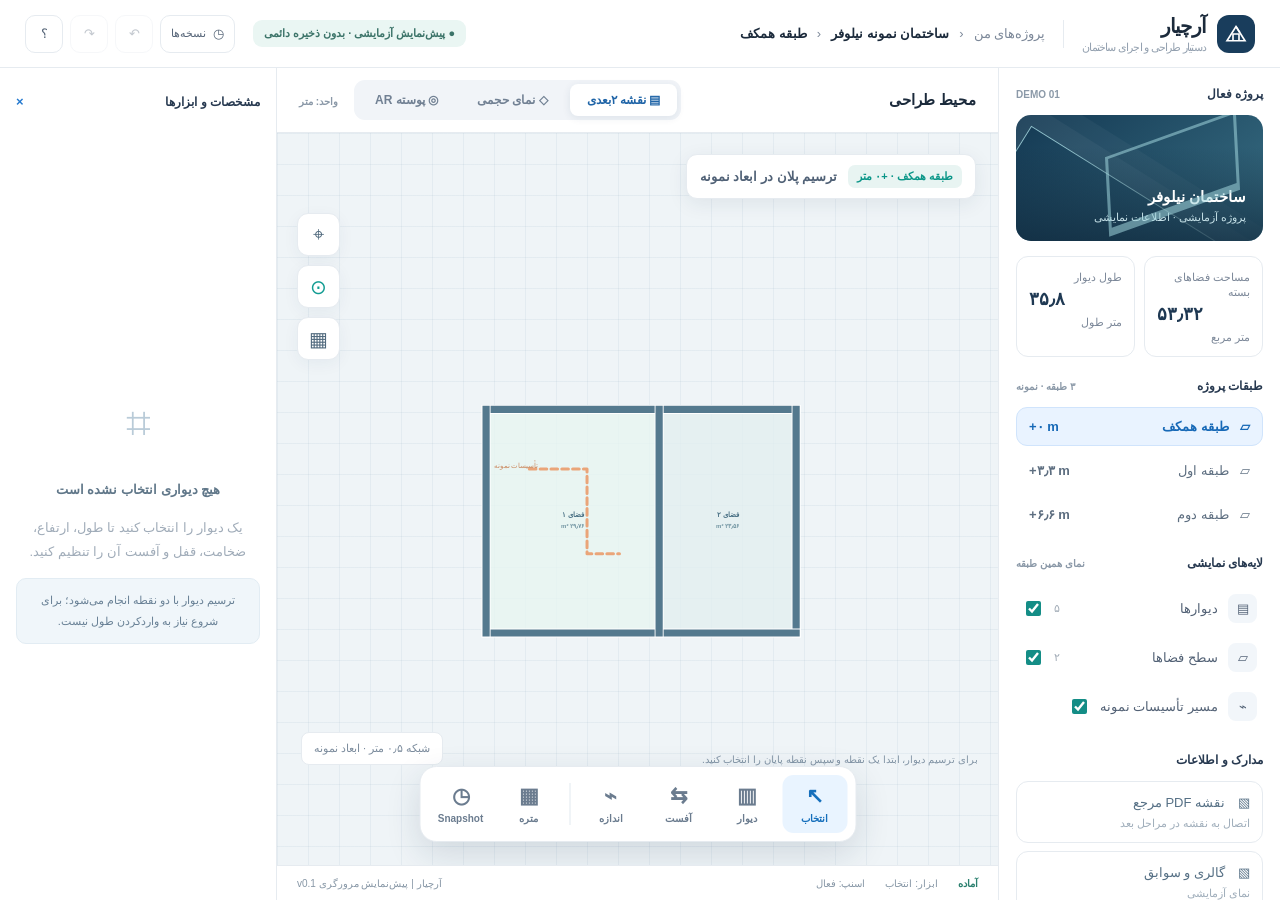
==== archyar-preview/index.html @ 143e7740 "preview: publish standalone Archyar stage-1 UI at isolated path" ====
<!DOCTYPE html>
<html lang="fa" dir="rtl">
<head>
<meta charset="utf-8">
<meta name="viewport" content="width=device-width, initial-scale=1, viewport-fit=cover">
<meta name="theme-color" content="#152b46">
<meta name="description" content="پیش‌نمایش تعاملی آرچیار؛ ابزار معماری کارگاهی. این نسخه شبیه‌سازی مرورگری است و قابلیت AR واقعی ندارد.">
<title>آرچیار — پیش‌نمایش تعاملی</title>
<style>
:root{--bg:#f4f6f9;--surface:#fff;--ink:#1b2a3b;--muted:#7c8899;--line:#e6ebf0;--navy:#152b46;--blue:#2877d4;--teal:#10a39a;--soft:#eaf8f5;--shadow:0 18px 55px rgba(24,48,72,.08);font-family:Vazirmatn,"Segoe UI",Tahoma,sans-serif}*{box-sizing:border-box}html,body{margin:0;height:100%;overflow:hidden}body{background:var(--bg);color:var(--ink);font-size:13px}button,input,select{font:inherit}button{cursor:pointer}button:disabled{opacity:.35;cursor:not-allowed}.app{height:100dvh;display:flex;flex-direction:column}.topbar{height:68px;background:#fff;border-bottom:1px solid var(--line);display:flex;align-items:center;padding:0 25px;gap:18px;flex-shrink:0;z-index:5}.brand{display:flex;align-items:center;gap:11px;font-size:20px;font-weight:900;letter-spacing:-.8px;white-space:nowrap}.brand-icon{width:38px;height:38px;border-radius:12px;background:#193d5c;display:grid;place-items:center;color:#fff}.brand-icon svg{width:24px}.brand-sub{color:#93a0af;font-size:11px;font-weight:500;margin-top:3px}.top-separator{height:28px;width:1px;background:var(--line)}.breadcrumb{font-size:13px;color:var(--muted);display:flex;align-items:center;gap:10px;min-width:0}.breadcrumb strong{color:var(--ink);font-weight:750;white-space:nowrap}.grow{flex:1}.demo-pill{color:#3c7469;background:#eaf6f3;padding:7px 11px;border-radius:9px;font-size:11px;font-weight:750;white-space:nowrap}.top-actions{display:flex;gap:7px;align-items:center}.icon-button{height:38px;min-width:38px;padding:0 10px;border:1px solid var(--line);border-radius:10px;background:#fff;color:#556477;display:inline-flex;gap:7px;justify-content:center;align-items:center;transition:.15s}.icon-button:hover:not(:disabled){background:#f1f6fa;color:#174e7e}.icon-button.active{background:#e8f2ff;color:#176bcc;border-color:#bfdbf6}.main{display:flex;min-height:0;flex:1;gap:0}.sidebar{width:282px;min-width:282px;background:#fff;border-left:1px solid var(--line);overflow-y:auto;padding:19px 17px;scrollbar-width:thin}.section-head{display:flex;align-items:center;justify-content:space-between;margin-bottom:14px}.section-title{font-size:12px;color:#273950;font-weight:850}.tiny-label{font-size:10px;color:#8b99a8;font-weight:700}.project-preview{background:linear-gradient(140deg,#143953,#396f84);border-radius:15px;height:126px;position:relative;overflow:hidden;color:#fff;margin-bottom:15px}.project-preview:before{content:"";width:225px;height:115px;position:absolute;left:-33px;bottom:-53px;transform:rotate(32deg);border:1px solid #93c3cd;box-shadow:0 0 0 19px rgba(255,255,255,.04),0 0 0 36px rgba(255,255,255,.035)}.project-preview:after{content:"";position:absolute;width:125px;height:70px;right:25px;top:18px;transform:skewY(-17deg) rotate(-3deg);border:3px solid #a0d6dd;border-bottom-width:8px;opacity:.55}.project-preview .overlay{position:absolute;inset:0;background:linear-gradient(to top,rgba(13,37,57,.7),transparent 75%);padding:17px;display:flex;flex-direction:column;justify-content:flex-end}.project-preview h3{margin:0;font-size:15px}.project-preview p{margin:5px 0 0;color:#c4dfe6;font-size:11px}.small-card{border:1px solid var(--line);padding:12px;border-radius:12px;background:#fff}.stats{display:grid;grid-template-columns:1fr 1fr;gap:9px;margin-bottom:22px}.stat strong{display:block;color:#1f3953;font-size:18px;margin:4px 0}.stat span{color:var(--muted);font-size:11px}.side-block{margin:22px 0 0}.floor-item{display:flex;align-items:center;gap:11px;width:100%;border:1px solid transparent;background:transparent;text-align:right;border-radius:11px;padding:11px 12px;margin-bottom:5px;color:#5d6e80}.floor-item.selected{background:#e9f3ff;border-color:#d0e4fc;color:#1769b7;font-weight:750}.floor-item svg,.layer-item svg{width:17px;height:17px}.floor-item .floor-num{margin-right:auto;font-weight:700;direction:ltr}.layer-item{display:flex;align-items:center;gap:10px;padding:10px 6px;color:#526175}.layer-item input{accent-color:#148d86;width:15px;height:15px;cursor:pointer}.layer-item .layer-ico{width:29px;height:29px;display:grid;place-items:center;border-radius:8px;background:#f2f6fa}.layer-item .count{margin-right:auto;color:#a2acb7;font-size:11px}.link-button{border:0;background:none;color:#2479cf;font-weight:750;padding:6px 0}.sidebar-foot{border-top:1px solid var(--line);margin-top:20px;padding-top:14px;color:#a3afbd;font-size:11px;line-height:1.9}.workspace{min-width:0;flex:1;display:flex;flex-direction:column;position:relative}.workspace-head{height:65px;background:#fff;border-bottom:1px solid var(--line);display:flex;align-items:center;gap:16px;padding:0 22px;flex-shrink:0}.workspace-head h2{font-size:15px;margin:0;font-weight:850}.tab-list{display:flex;gap:5px;padding:4px;border-radius:11px;background:#f1f4f8;margin-right:auto}.tab{padding:9px 17px;color:#718093;border:0;border-radius:8px;background:transparent;font-size:12px;font-weight:700;white-space:nowrap}.tab.active{background:#fff;box-shadow:0 2px 8px rgba(24,60,90,.09);color:#1f64a7}.viewport{flex:1;min-height:0;position:relative;overflow:hidden;background:#edf2f6}.grid-background{position:absolute;inset:0;background-color:#eff4f7;background-image:linear-gradient(rgba(112,146,174,.09) 1px,transparent 1px),linear-gradient(90deg,rgba(112,146,174,.09) 1px,transparent 1px);background-size:31px 31px}.canvas{display:block;position:absolute;inset:0;width:100%;height:100%;touch-action:none}.canvas.drawing{cursor:crosshair}.canvas.selecting{cursor:default}.floating-tag{position:absolute;top:21px;right:22px;background:#fff;border:1px solid var(--line);box-shadow:0 5px 20px rgba(25,52,75,.08);border-radius:11px;padding:10px 13px;color:#506176;display:flex;gap:11px;align-items:center;font-weight:650;pointer-events:none}.floor-indicator{display:inline-flex;padding:5px 9px;background:#e8f4f2;color:#0b9688;border-radius:7px;font-size:11px}.scale-tag{position:absolute;bottom:100px;left:24px;color:#7c8c9d;font-size:11px;background:#fff;border:1px solid var(--line);border-radius:8px;padding:9px 12px}.workspace-actions{position:absolute;top:80px;left:20px;display:flex;flex-direction:column;gap:9px}.action-round{width:43px;height:43px;background:#fff;border:1px solid var(--line);border-radius:11px;color:#516a7e;font-size:20px;box-shadow:0 4px 16px rgba(24,60,90,.05)}.context-tools{position:absolute;z-index:4;display:none;flex-direction:column;background:#142d45;border-radius:13px;padding:5px;box-shadow:0 12px 30px #16314e50;gap:3px}.context-tools.show{display:flex}.context-tools button{width:37px;height:37px;color:#fff;border:0;border-radius:8px;background:transparent;font-size:18px}.context-tools button:hover{background:#37546a}.context-tools button.danger:hover{background:#9b3c47}.bottom-tools{position:absolute;bottom:23px;left:50%;transform:translateX(-50%);background:#fff;border:1px solid var(--line);border-radius:17px;box-shadow:0 12px 35px rgba(24,51,75,.14);padding:8px;display:flex;gap:3px;z-index:2;direction:rtl}.tool{display:flex;flex-direction:column;align-items:center;justify-content:center;gap:6px;min-width:65px;padding:9px 8px;border:0;background:transparent;border-radius:11px;color:#6b7c8f;font-weight:700;font-size:10px}.tool .symbol{font-size:21px;line-height:1.1}.tool.active{background:#e9f4ff;color:#156fbc}.tool:hover{background:#f1f6fa}.tool-divider{width:1px;background:#e2e9ef;margin:8px 5px}.properties{width:277px;min-width:277px;border-right:1px solid var(--line);background:#fff;padding:20px 16px;overflow-y:auto;scrollbar-width:thin;display:flex;flex-direction:column;gap:16px}.prop-head{display:flex;align-items:center;gap:11px}.prop-icon{width:39px;height:39px;background:#e9f4ff;color:#247cce;border-radius:11px;display:grid;place-items:center;font-size:19px}.prop-head strong{font-size:14px}.prop-head small{display:block;color:var(--muted);font-size:10px;margin-top:5px}.prop-group{border-top:1px solid var(--line);padding-top:17px}.prop-title{display:flex;justify-content:space-between;align-items:center;font-size:12px;font-weight:850;margin-bottom:14px}.value-row{display:flex;align-items:center;gap:8px;margin-bottom:12px}.value-row label{min-width:70px;color:#687b8e;font-size:11px}.field{display:flex;align-items:center;flex:1;min-width:0;border:1px solid #e2e9ef;border-radius:9px;height:36px;background:#fbfcfe;direction:ltr}.field input{width:100%;border:0;outline:none;background:transparent;text-align:center;font-weight:800;color:#2b3a4c;direction:ltr;min-width:0}.field span{color:#98a5b3;font-size:10px;margin-left:9px}.choice{border:1px solid var(--line);padding:10px;border-radius:10px;background:#fff;color:#52687c;flex:1;font-weight:700}.choice.active{background:#e8f5f3;border-color:#b7e2dd;color:#158d81}.two-col{display:flex;gap:8px}.material-swatch{display:flex;gap:9px;border:1px solid var(--line);border-radius:11px;padding:10px;align-items:center}.swatch{width:34px;height:34px;border-radius:8px;background:repeating-linear-gradient(0deg,#bda08a 0 5px,#d7b69a 5px 9px);border:1px solid #af917c}.material-swatch strong{font-size:11px}.material-swatch small{display:block;color:#8a97a5;margin-top:5px}.cta{height:39px;background:#173e5e;color:#fff;border:0;border-radius:10px;font-size:12px;font-weight:800;padding:0 16px}.cta.secondary{background:#f0f5f9;color:#3d607d}.cta.ghost{background:#fff;color:#536a80;border:1px solid var(--line)}.cta:disabled{background:#ebeff3;color:#9ea9b5}.prop-empty{flex:1;display:flex;align-items:center;justify-content:center;flex-direction:column;text-align:center;color:#a0acb9;gap:13px;line-height:1.9}.prop-empty .empty-symbol{font-size:44px;color:#b9cbd8}.statusbar{height:35px;background:#fff;border-top:1px solid var(--line);display:flex;align-items:center;gap:20px;padding:0 20px;color:#8797a6;font-size:10px;flex-shrink:0}.statusbar strong{color:#2b806f}.statusbar .end{margin-right:auto}.toast{position:absolute;left:50%;top:22px;transform:translateX(-50%) translateY(-15px);z-index:12;padding:12px 18px;border-radius:11px;box-shadow:var(--shadow);background:#213f56;color:#fff;font-size:12px;opacity:0;pointer-events:none;transition:.25s;max-width:90%;text-align:center}.toast.show{opacity:1;transform:translateX(-50%) translateY(0)}.modal-backdrop{position:fixed;z-index:20;inset:0;background:rgba(9,25,43,.46);display:none;align-items:center;justify-content:center;padding:20px}.modal-backdrop.open{display:flex}.modal{background:#fff;border-radius:19px;width:min(500px,100%);padding:25px;box-shadow:0 30px 80px #06162740;max-height:85vh;overflow:auto}.modal h2{margin:0 0 13px;font-size:17px}.modal p{font-size:12px;line-height:2;color:#6d7d8e}.modal-item{display:flex;align-items:center;justify-content:space-between;padding:12px;border:1px solid var(--line);border-radius:11px;margin-top:8px;gap:8px}.modal-item small{color:#8392a0;display:block;margin-top:5px}.modal-item .cta{height:32px;flex-shrink:0}.modal input[type=text]{width:100%;height:42px;border:1px solid var(--line);border-radius:10px;padding:0 12px;outline:none}.modal-foot{display:flex;justify-content:flex-end;gap:8px;margin-top:22px}.ar-panel{position:absolute;inset:0;display:none;align-items:center;justify-content:center;flex-direction:column;background:radial-gradient(ellipse at 50% 78%,#d5e2e6,#b9cbd1 80%);text-align:center;color:#345367;overflow:hidden}.ar-panel.visible{display:flex}.ar-panel:before{content:"";position:absolute;width:800px;height:450px;border:1px solid #7395a488;transform:perspective(600px) rotateX(66deg);bottom:-170px;background:repeating-linear-gradient(0deg,#668b9f22 0 1px,transparent 1px 45px),repeating-linear-gradient(90deg,#668b9f22 0 1px,transparent 1px 45px)}.ar-panel .ar-card{position:relative;z-index:1;width:min(460px,85%);background:#ffffffdd;backdrop-filter:blur(6px);padding:28px;border:1px solid #d9e6ea;border-radius:19px;box-shadow:var(--shadow)}.ar-panel h3{margin:12px 0;font-size:19px}.ar-panel p{line-height:2;color:#647c8a}.ar-panel .ar-badge{display:inline-block;background:#f6e7bf;color:#866315;border-radius:8px;padding:6px 10px;font-size:11px;font-weight:850}.notice{background:#f0f6fa;border:1px solid #e2ecf3;padding:11px;border-radius:10px;color:#688095;font-size:11px;line-height:1.9}.metric{display:flex;justify-content:space-between;padding:11px 0;border-bottom:1px solid #eef1f5;font-size:12px}.metric strong{font-size:13px;color:#183e57;font-variant-numeric:tabular-nums}.metrics-title{margin-top:4px;margin-bottom:8px;color:#7c8b9a;font-size:11px}.dim-label{font-size:13px;font-weight:750;fill:#425972;paint-order:stroke;stroke:#fff;stroke-width:4px;stroke-linejoin:round;pointer-events:none}.room-label{fill:#497084;text-anchor:middle;pointer-events:none;font-size:12px;font-weight:700}.room-area{fill:#7295a2;font-size:10px}.preview-info{position:absolute;bottom:100px;right:20px;color:#8294a5;font-size:10px;pointer-events:none}.toggle-small{display:flex;align-items:center;gap:8px;font-size:11px;color:#708394;margin-top:8px}.toggle-small input{accent-color:#139d94}.key-hint{border:1px solid #dfe8ed;border-radius:5px;padding:2px 6px;background:#fff;font-family:inherit}.view-toggle{display:flex;gap:3px;padding:3px;background:#eef2f6;border-radius:8px}.view-toggle button{border:0;background:transparent;border-radius:6px;padding:6px 9px;color:#7b8b9a;font-size:11px}.view-toggle button.active{background:#fff;color:#286ea8}.intro-tag{position:absolute;z-index:2;bottom:105px;left:50%;transform:translateX(-50%);padding:10px 13px;background:#203e55e0;border-radius:9px;color:#fff;font-size:11px;white-space:nowrap;pointer-events:none}@media(max-width:1120px){.sidebar{width:235px;min-width:235px}.properties{width:234px;min-width:234px}.topbar{padding:0 14px;gap:10px}.tool{min-width:54px}.breadcrumb{display:none}}@media(max-width:830px){.properties{position:absolute;z-index:7;left:10px;top:10px;bottom:94px;width:230px;min-width:230px;border:1px solid var(--line);border-radius:15px;box-shadow:var(--shadow);display:none}.properties.open{display:flex}.sidebar{width:198px;min-width:198px;padding:12px 9px}.workspace-head{padding:0 10px}.workspace-head h2{display:none}.tab{padding:9px 10px}.demo-pill{display:none}.brand-sub{display:none}.topbar{height:57px}.top-actions .shortcut{display:none}.bottom-tools{bottom:16px}.floating-tag{top:12px;right:12px}}@media(max-width:600px){.sidebar{position:absolute;z-index:8;right:0;top:57px;bottom:35px;width:248px;box-shadow:var(--shadow);transform:translateX(105%);transition:transform .2s}.sidebar.open{transform:translateX(0)}.mobile-project{display:inline-flex!important}.properties{top:65px;left:8px;bottom:104px}.workspace-head{height:51px}.workspace-head .extra-head{display:none}.tab-list{margin-right:0;width:100%;justify-content:center}.tab{flex:1}.statusbar{padding:0 10px}.statusbar span:not(:first-child){display:none}.bottom-tools{left:8px;right:8px;transform:none;justify-content:space-between}.tool{min-width:0;flex:1;font-size:9px;padding:8px 3px}.tool .symbol{font-size:17px}.tool-divider{margin:8px 1px}.floating-tag{font-size:10px}.preview-info{display:none}.brand{font-size:17px}}.mobile-project{display:none}.hidden{display:none!important}
</style>
</head>
<body>
<div class="app">
  <header class="topbar">
    <button class="icon-button mobile-project" id="mobileNav" aria-label="منوی پروژه">☰</button>
    <div class="brand"><span class="brand-icon"><svg fill="none" viewBox="0 0 32 32" stroke="currentColor" stroke-width="2.2"><path d="m4 25 12-19 12 19H4Z"/><path d="M12 25v-9h8v9"/><path d="m16 6 5 8"/></svg></span><div>آرچیار<div class="brand-sub">دستیار طراحی و اجرای ساختمان</div></div></div>
    <span class="top-separator"></span>
    <div class="breadcrumb"><span>پروژه‌های من</span><span>‹</span><strong>ساختمان نمونه نیلوفر</strong><span>‹</span><strong id="crumbFloor">طبقه همکف</strong></div>
    <div class="grow"></div>
    <span class="demo-pill">● پیش‌نمایش آزمایشی · بدون ذخیره دائمی</span>
    <div class="top-actions">
      <button class="icon-button shortcut" id="openRevisions" title="Snapshot و Revision">◷ <span style="font-size:11px">نسخه‌ها</span></button>
      <button class="icon-button" id="undoBtn" title="برگشت (Ctrl+Z)" aria-label="برگشت">↶</button>
      <button class="icon-button" id="redoBtn" title="بازانجام (Ctrl+Y)" aria-label="بازانجام">↷</button>
      <button class="icon-button shortcut" id="helpBtn" title="راهنما">؟</button>
    </div>
  </header>
  <div class="main">
    <aside class="sidebar" id="sidebar">
      <div class="section-head"><span class="section-title">پروژه فعال</span><span class="tiny-label">DEMO 01</span></div>
      <div class="project-preview"><div class="overlay"><h3>ساختمان نیلوفر</h3><p>پروژه آزمایشی · اطلاعات نمایشی</p></div></div>
      <div class="stats">
        <div class="small-card stat"><span>مساحت فضاهای بسته</span><strong id="statsArea" dir="ltr">—</strong><span>متر مربع</span></div>
        <div class="small-card stat"><span>طول دیوار</span><strong id="statsWall" dir="ltr">—</strong><span>متر طول</span></div>
      </div>
      <div class="side-block"><div class="section-head"><span class="section-title">طبقات پروژه</span><span class="tiny-label">۳ طبقه · نمونه</span></div><div id="floorList"></div></div>
      <div class="side-block"><div class="section-head"><span class="section-title">لایه‌های نمایشی</span><span class="tiny-label">نمای همین طبقه</span></div>
        <label class="layer-item"><span class="layer-ico">▤</span><span>دیوارها</span><span class="count" id="wallCount">۰</span><input id="layerWalls" type="checkbox" checked></label>
        <label class="layer-item"><span class="layer-ico">▱</span><span>سطح فضاها</span><span class="count" id="roomCount">۰</span><input id="layerRooms" type="checkbox" checked></label>
        <label class="layer-item"><span class="layer-ico">⌁</span><span>مسیر تأسیسات نمونه</span><input id="layerMep" type="checkbox" checked></label>
      </div>
      <div class="side-block"><div class="section-head"><span class="section-title">مدارک و اطلاعات</span></div>
        <button class="small-card" style="display:block;width:100%;text-align:right;color:#567085;margin-bottom:8px" id="pdfBtn">▧　نقشه PDF مرجع <small style="display:block;color:#a0aebb;margin-top:5px">اتصال به نقشه در مراحل بعد</small></button>
        <button class="small-card" style="display:block;width:100%;text-align:right;color:#567085" id="galleryBtn">▧　گالری و سوابق <small style="display:block;color:#a0aebb;margin-top:5px">نمای آزمایشی</small></button>
      </div>
      <div class="sidebar-foot">این پیش‌نمایش فقط جریان کار و هندسه نمونه را نشان می‌دهد. هیچ پروژه‌ای در سرور یا حافظه دائمی مرورگر ذخیره نمی‌شود.</div>
    </aside>
    <section class="workspace">
      <div class="workspace-head">
        <h2 id="workspaceTitle">محیط طراحی</h2>
        <div class="tab-list" role="tablist" aria-label="حالت نمایش">
          <button class="tab active" data-view="plan">▤ نقشه ۲بعدی</button>
          <button class="tab" data-view="iso">◇ نمای حجمی</button>
          <button class="tab" data-view="ar">◎ پوسته AR</button>
        </div>
        <div class="extra-head"><span class="tiny-label" id="headMetrics">واحد: متر</span></div>
      </div>
      <div class="viewport" id="viewport">
        <div class="grid-background" id="gridBackground"></div>
        <svg class="canvas selecting" id="scene" viewBox="0 0 1200 760" preserveAspectRatio="xMidYMid meet" aria-label="بوم طراحی"></svg>
        <div class="ar-panel" id="arPanel">
          <div class="ar-card">
            <div style="font-size:40px">◎</div>
            <span class="ar-badge">شبیه‌سازی رابط · بدون دوربین یا اندازه‌گیری واقعی</span>
            <h3>محیط واقعیت افزوده آرچیار</h3>
            <p>در نسخه نیتیو، پروژه روی محل واقعی با مارکر یا بدون مارکر هم‌راستا می‌شود. ابزارهای گونیا، زاویه‌سنج و شاقول در حالت اجرا بدون نمایش دیوارهای مدل استفاده خواهند شد.</p>
            <div class="two-col"><button class="cta secondary" id="markerDemo">◫ نمایش جریان مارکر</button><button class="cta ghost" id="executionDemo">⌖ ابزارهای اجرا</button></div>
          </div>
        </div>
        <div class="floating-tag"><span class="floor-indicator" id="floorTag">همکف +۰٫۰۰</span><span id="viewDescription">ترسیم پلان در مقیاس نمونه</span></div>
        <div class="workspace-actions">
          <button class="action-round" id="fitBtn" title="بازنشانی نما" aria-label="بازنشانی نما">⌖</button>
          <button class="action-round" id="snapBtn" title="روشن / خاموش کردن اسنپ" aria-label="اسنپ">⊙</button>
          <button class="action-round" id="roomsBtn" title="مشاهده متره" aria-label="متره">▦</button>
        </div>
        <div class="context-tools" id="contextTools" aria-label="ابزارهای دیوار منتخب">
          <button title="ویرایش ویژگی‌ها" data-context="properties">⚙</button>
          <button title="قفل / بازکردن قفل" data-context="lock">♙</button>
          <button title="ایجاد آفست" data-context="offset">⇆</button>
          <button title="حذف دیوار" class="danger" data-context="delete">⌫</button>
        </div>
        <div class="scale-tag" id="scaleTag">شبکه ۰٫۵ متر · ابعاد نمونه</div>
        <div class="preview-info">برای ترسیم دیوار، ابتدا یک نقطه و سپس نقطه پایان را انتخاب کنید.</div>
        <div class="bottom-tools" id="tools">
          <button class="tool active" data-tool="select" title="انتخاب تکی"><span class="symbol">↖</span><span>انتخاب</span></button>
          <button class="tool" data-tool="wall" title="ترسیم دیوار از دو نقطه"><span class="symbol">▥</span><span>دیوار</span></button>
          <button class="tool" data-tool="offset" title="آفست دیوار انتخاب‌شده"><span class="symbol">⇆</span><span>آفست</span></button>
          <button class="tool" data-tool="measure" title="اندازه‌گیری نمونه"><span class="symbol">⌁</span><span>اندازه</span></button>
          <span class="tool-divider"></span>
          <button class="tool" data-tool="quantities" title="متره"><span class="symbol">▦</span><span>متره</span></button>
          <button class="tool" data-tool="snapshot" title="ثبت نقطه بازگشت موقت"><span class="symbol">◷</span><span>Snapshot</span></button>
        </div>
        <div class="toast" id="toast" role="status" aria-live="polite"></div>
      </div>
      <div class="statusbar"><span><strong id="statusText">آماده</strong></span><span id="statusTool">ابزار: انتخاب</span><span id="statusSnap">اسنپ: فعال</span><span class="end">آرچیار | پیش‌نمایش مرورگری v0.1</span></div>
    </section>
    <aside class="properties" id="properties">
      <div class="section-head"><span class="section-title">مشخصات و ابزارها</span><button class="link-button" id="closeProps" title="بستن">×</button></div>
      <div id="propertiesContent" style="display:flex;flex-direction:column;flex:1;gap:16px"></div>
    </aside>
  </div>
</div>
<div class="modal-backdrop" id="modalBackdrop" role="dialog" aria-modal="true" aria-labelledby="modalTitle"><div class="modal"><h2 id="modalTitle"></h2><div id="modalBody"></div><div class="modal-foot"><button class="cta ghost" id="modalClose">بستن</button><button class="cta" id="modalPrimary">تأیید</button></div></div></div>
<script>
"use strict";
/* Archyar Stage-1 preview. Demonstration geometry only; no persistent project storage. */
(function () {
  const $ = (id) => document.getElementById(id);
  const scene = $("scene"), viewport = $("viewport"), context = $("contextTools");
  const P = { x: 240, y: 135, s: 60 };
  const clone = (v) => JSON.parse(JSON.stringify(v));
  const round = (v, n = 2) => Number(v.toFixed(n));
  const dist = (a, b) => Math.hypot(a[0] - b[0], a[1] - b[1]);
  const same = (a, b) => dist(a, b) < 0.0001;
  const fmt = (v) => Number(v).toLocaleString("fa-IR", { maximumFractionDigits: 2, minimumFractionDigits: 0 });
  const coord = (p) => [P.x + p[0] * P.s, P.y + p[1] * P.s];
  const points = (vs) => vs.map((p) => p.map((x) => round(x)).join(",")).join(" ");
  const esc = (s) => String(s).replace(/[&<>"']/g, (c) => ({ "&": "&amp;", "<": "&lt;", ">": "&gt;", '"': "&quot;", "'": "&#39;" })[c]);
  let nextId = 1;
  function wall(a, b, height = 3.1, thickness = .2) {
    return { id: nextId++, a: a.slice(), b: b.slice(), h: height, auto: true, t: thickness, locked: false, material: "بلوک سفالی" };
  }
  function rect(x1, y1, x2, y2, h = 3.1) {
    return [wall([x1,y1],[x2,y1],h), wall([x2,y1],[x2,y2],h), wall([x2,y2],[x1,y2],h), wall([x1,y2],[x1,y1],h)];
  }
  let floors = [
    { name:"همکف", elevation:0, ceiling:3.1, walls:rect(1.8,1.6,10.4,7.8).concat([wall([6.6,1.6],[6.6,7.8])]) },
    { name:"اول", elevation:3.3, ceiling:3.1, walls:rect(2.2,2.1,10.7,7.9).concat([wall([6.1,2.1],[6.1,7.9])]) },
    { name:"دوم", elevation:6.6, ceiling:3, walls:rect(2.2,2.1,9.3,7.4,3).concat([wall([5.7,2.1],[5.7,7.4],3)]) }
  ];
  const state = { floor:0, view:"plan", tool:"select", selected:null, snap:true, layers:{walls:true,rooms:true,mep:true}, start:null, cursor:null, measure:null, history:[], future:[], snapshots:[], revisions:[], modalAction:null };
  const current = () => floors[state.floor];
  const selected = () => current().walls.find((w) => w.id === state.selected);
  const len = (w) => dist(w.a,w.b);
  let toastTimeout;
  function toast(message) {
    $("toast").textContent=message; $("toast").classList.add("show");
    clearTimeout(toastTimeout);
    toastTimeout=setTimeout(() => $("toast").classList.remove("show"),2500);
  }
  function remember() {
    state.history.push(clone(floors));
    if (state.history.length > 70) state.history.shift();
    state.future=[];
  }
  function mutate(fn) {
    remember(); fn(); state.start=null; state.measure=null; render();
  }
  function undo() {
    if (!state.history.length) return;
    state.future.push(clone(floors));
    floors=state.history.pop(); state.selected=null; state.start=null; render(); toast("آخرین تغییر برگشت.");
  }
  function redo() {
    if (!state.future.length) return;
    state.history.push(clone(floors));
    floors=state.future.pop(); state.selected=null; state.start=null; render(); toast("تغییر دوباره اعمال شد.");
  }
  function toWorld(event) {
    const c=scene.createSVGPoint(); c.x=event.clientX; c.y=event.clientY;
    const m=scene.getScreenCTM();
    if (!m) return [0,0];
    const p=c.matrixTransform(m.inverse());
    return [(p.x-P.x)/P.s,(p.y-P.y)/P.s];
  }
  function foot(a,b,p) {
    const vx=b[0]-a[0],vy=b[1]-a[1],sq=vx*vx+vy*vy;
    const t=sq ? Math.max(0,Math.min(1,((p[0]-a[0])*vx+(p[1]-a[1])*vy)/sq)) : 0;
    return [a[0]+vx*t,a[1]+vy*t];
  }
  function snapped(p) {
    if (!state.snap) return p;
    let winner=null,best=16/P.s;
    current().walls.forEach((w) => [w.a,w.b].forEach((q) => {
      const d=dist(p,q);if (d<best){winner=q;best=d;}
    }));
    if(winner)return winner.slice();
    current().walls.forEach((w) => {
      const q=foot(w.a,w.b,p),d=dist(p,q);
      if(d<best){winner=q;best=d;}
    });
    if(winner)return winner.slice();
    return [Math.round(p[0]*4)/4,Math.round(p[1]*4)/4];
  }
  function segmentIntersection(a,b,c,d) {
    const rx=b[0]-a[0],ry=b[1]-a[1],sx=d[0]-c[0],sy=d[1]-c[1];
    const cross=rx*sy-ry*sx;
    if(Math.abs(cross)<1e-10) return null;
    const qx=c[0]-a[0],qy=c[1]-a[1];
    const t=(qx*sy-qy*sx)/cross,u=(qx*ry-qy*rx)/cross;
    if(t < -1e-8 || t > 1+1e-8 || u < -1e-8 || u > 1+1e-8) return null;
    return { point:[a[0]+t*rx,a[1]+t*ry],t,u };
  }
  /* Planar graph / half-edge face walk. Counts only closed bounded regions from wall axes. */
  function roomsFor(walls) {
    const cuts=walls.map((w)=>[{t:0,p:w.a},{t:1,p:w.b}]);
    for(let i=0;i<walls.length;i++)for(let j=i+1;j<walls.length;j++){
      const c=segmentIntersection(walls[i].a,walls[i].b,walls[j].a,walls[j].b);
      if(c){cuts[i].push({t:c.t,p:c.point});cuts[j].push({t:c.u,p:c.point});}
    }
    const nodes=new Map(),adj=new Map(),edgeKeys=new Set();
    const key=(p)=>round(p[0],5)+":"+round(p[1],5);
    function connect(a,b) {
      const ak=key(a),bk=key(b);
      if(ak===bk)return;
      const k=[ak,bk].sort().join("|");
      if(edgeKeys.has(k))return;
      edgeKeys.add(k);nodes.set(ak,a);nodes.set(bk,b);
      if(!adj.has(ak))adj.set(ak,new Set());
      if(!adj.has(bk))adj.set(bk,new Set());
      adj.get(ak).add(bk);adj.get(bk).add(ak);
    }
    cuts.forEach((arr)=>{
      arr.sort((a,b)=>a.t-b.t);
      for(let j=0;j<arr.length-1;j++)connect(arr[j].p,arr[j+1].p);
    });
    const sorted=new Map();
    for(const [k,neighbors] of adj){
      const a=nodes.get(k);
      sorted.set(k,[...neighbors].sort((p,q)=>{
        const b=nodes.get(p),c=nodes.get(q);
        return Math.atan2(b[1]-a[1],b[0]-a[0])-Math.atan2(c[1]-a[1],c[0]-a[0]);
      }));
    }
    const seen=new Set(),faces=[];
    for(const [a,neighbors] of sorted)for(const b of neighbors){
      if(seen.has(a+"|"+b))continue;
      const walk=[],local=new Set();let u=a,v=b,closed=false;
      for(let k=0;k<500;k++){
        const edge=u+"|"+v;
        if(local.has(edge)){closed=(u===a&&v===b);break;}
        local.add(edge);walk.push(nodes.get(u));
        const choices=sorted.get(v); if(!choices)break;
        const i=choices.indexOf(u);if(i===-1)break;
        const n=choices[(i-1+choices.length)%choices.length];
        u=v;v=n;
      }
      for(const k of local)seen.add(k);
      if(!closed||walk.length<3)continue;
      let a2=0,cx=0,cy=0;
      for(let k=0;k<walk.length;k++){
        const p=walk[k],q=walk[(k+1)%walk.length],cross=p[0]*q[1]-q[0]*p[1];
        a2+=cross;cx+=(p[0]+q[0])*cross;cy+=(p[1]+q[1])*cross;
      }
      if(a2>0.001){faces.push({poly:walk,area:a2/2,center:[cx/(3*a2),cy/(3*a2)]});}
    }
    return faces;
  }
  function floorMetrics() {
    const ws=current().walls;
    const rooms=roomsFor(ws);
    return { rooms, area:rooms.reduce((s,r)=>s+r.area,0),length:ws.reduce((s,w)=>s+len(w),0),volume:ws.reduce((s,w)=>s+len(w)*w.t*w.h,0),surface:ws.reduce((s,w)=>s+2*len(w)*w.h,0) };
  }
  function lineSvg(w) {
    const a=coord(w.a),b=coord(w.b),stroke=Math.max(4,w.t*P.s);
    const chosen=state.selected===w.id, lockColor=w.locked?"#a6b3c0":"#54798e";
    return '<g data-wall="'+w.id+'"><line x1="'+a[0]+'" y1="'+a[1]+'" x2="'+b[0]+'" y2="'+b[1]+'" stroke="#fff" stroke-width="'+(stroke+3)+'" stroke-linecap="square" pointer-events="none"/>'+
      '<line x1="'+a[0]+'" y1="'+a[1]+'" x2="'+b[0]+'" y2="'+b[1]+'" stroke="'+(chosen?"#169ed1":lockColor)+'" stroke-width="'+stroke+'" stroke-linecap="square" pointer-events="none"/>'+
      (chosen?'<line x1="'+a[0]+'" y1="'+a[1]+'" x2="'+b[0]+'" y2="'+b[1]+'" stroke="#d4f6ff" stroke-width="2" stroke-dasharray="8 7" pointer-events="none"/>':'')+
      '<line data-wall="'+w.id+'" x1="'+a[0]+'" y1="'+a[1]+'" x2="'+b[0]+'" y2="'+b[1]+'" stroke="transparent" stroke-width="'+Math.max(22,stroke+8)+'" stroke-linecap="round" />'+
      (chosen?'<circle cx="'+a[0]+'" cy="'+a[1]+'" r="6" fill="#fff" stroke="#169ed1" stroke-width="3" pointer-events="none"/><circle cx="'+b[0]+'" cy="'+b[1]+'" r="6" fill="#fff" stroke="#169ed1" stroke-width="3" pointer-events="none"/>':'')+
      (w.locked?'<text x="'+(a[0]+b[0])/2+'" y="'+((a[1]+b[1])/2-13)+'" text-anchor="middle" fill="#7e8c9b" font-size="15" pointer-events="none">♙</text>':'')+'</g>';
  }
  function drawPlan(m) {
    let html='<g>';
    if(state.layers.rooms) m.rooms.forEach((r,i)=>{
      html+='<polygon points="'+points(r.poly.map(coord))+'" fill="'+(i%2?"#e3eff1":"#e8f5f2")+'" fill-opacity=".8" stroke="none"/>';
      const c=coord(r.center);
      html+='<text class="room-label" x="'+c[0]+'" y="'+(c[1]-7)+'">فضای '+fmt(i+1)+'</text><text class="room-label room-area" x="'+c[0]+'" y="'+(c[1]+12)+'">'+fmt(r.area)+' m²</text>';
    });
    if(state.layers.mep)html+='<polyline points="'+points([[3,3.25],[4.6,3.25],[4.6,5.6],[5.5,5.6]].map(coord))+'" fill="none" stroke="#eb925c" stroke-width="5" stroke-linejoin="round" stroke-linecap="round" stroke-dasharray="11 7" opacity=".8"/><text x="435" y="328" fill="#cb895f" font-size="11">تأسیسات نمونه</text>';
    if(state.layers.walls)current().walls.forEach((w)=>html+=lineSvg(w));
    if(state.tool==="wall"&&state.start&&state.cursor){
      const a=coord(state.start),b=coord(state.cursor),l=dist(state.start,state.cursor);
      html+='<line x1="'+a[0]+'" y1="'+a[1]+'" x2="'+b[0]+'" y2="'+b[1]+'" stroke="#16a799" stroke-width="13" opacity=".5" stroke-dasharray="9 7"/><circle cx="'+a[0]+'" cy="'+a[1]+'" r="7" fill="#fff" stroke="#16a799" stroke-width="3"/><circle cx="'+b[0]+'" cy="'+b[1]+'" r="5" fill="#16a799"/><text class="dim-label" x="'+((a[0]+b[0])/2)+'" y="'+((a[1]+b[1])/2-15)+'" text-anchor="middle">'+fmt(l)+' m</text>';
    }
    if(state.tool==="measure"&&state.start&&state.cursor){
      const a=coord(state.start),b=coord(state.cursor);
      html+='<line x1="'+a[0]+'" y1="'+a[1]+'" x2="'+b[0]+'" y2="'+b[1]+'" stroke="#db9041" stroke-width="2" stroke-dasharray="5 4"/><text class="dim-label" x="'+(a[0]+b[0])/2+'" y="'+((a[1]+b[1])/2-10)+'" text-anchor="middle">'+fmt(dist(state.start,state.cursor))+' m</text>';
    }
    if(state.measure){
      const a=coord(state.measure.a),b=coord(state.measure.b);
      html+='<line x1="'+a[0]+'" y1="'+a[1]+'" x2="'+b[0]+'" y2="'+b[1]+'" stroke="#df9145" stroke-width="2"/><text class="dim-label" x="'+(a[0]+b[0])/2+'" y="'+((a[1]+b[1])/2-15)+'" text-anchor="middle">'+fmt(dist(state.measure.a,state.measure.b))+' m</text>';
    }
    html+='</g>';return html;
  }
  function iso(p,z=0) {return [600+(p[0]-p[1])*44,125+(p[0]+p[1])*21-z*43];}
  function prism(w) {
    const dx=w.b[0]-w.a[0],dy=w.b[1]-w.a[1],length=Math.hypot(dx,dy)||1;
    const n=[-dy*w.t/(2*length),dx*w.t/(2*length)];
    const a=[w.a[0]+n[0],w.a[1]+n[1]],b=[w.b[0]+n[0],w.b[1]+n[1]];
    const c=[w.b[0]-n[0],w.b[1]-n[1]],d=[w.a[0]-n[0],w.a[1]-n[1]];
    const s=(arr)=>points(arr.map((p)=>iso(p[0],p[1])));
    const s3=(arr,z)=>points(arr.map((p)=>iso(p,z)));
    return '<polygon points="'+points([iso(d),iso(c),iso(c,w.h),iso(d,w.h)])+'" fill="#83a5b5" stroke="#6d8c9f" stroke-width="1"/>'+
      '<polygon points="'+points([iso(a),iso(b),iso(b,w.h),iso(a,w.h)])+'" fill="'+(w.locked?"#afbcc4":"#a6bfca")+'" stroke="#7194a5" stroke-width="1"/>'+
      '<polygon points="'+s3([a,b,c,d],w.h)+'" fill="'+(state.selected===w.id?"#29afce":"#d5e6eb")+'" stroke="#7296a7" stroke-width="1.5"/>';
  }
  function drawIso(m) {
    let html='<g><polygon points="140,185 720,90 1110,400 490,680" fill="#e8eef0" fill-opacity=".38"/>';
    if(state.layers.rooms)m.rooms.forEach((r,i)=>html+='<polygon points="'+points(r.poly.map((p)=>iso(p,0)))+'" fill="'+(i%2?"#d9eee8":"#e5f0ec")+'" stroke="#b7d5d0" stroke-width="1" opacity=".95"/>');
    if(state.layers.mep)html+='<polyline points="'+points([[3,3.25],[4.6,3.25],[4.6,5.6],[5.5,5.6]].map((p)=>iso(p,.1)))+'" fill="none" stroke="#e99c6e" stroke-width="5" stroke-dasharray="8 5"/>';
    if(state.layers.walls)current().walls.slice().sort((a,b)=>((a.a[0]+a.b[0]+a.a[1]+a.b[1])-(b.a[0]+b.b[0]+b.a[1]+b.b[1]))).forEach((w)=>html+=prism(w));
    html+='</g>';return html;
  }
  function renderFloorList(){
    $("floorList").innerHTML=floors.map((f,i)=>'<button class="floor-item '+(state.floor===i?"selected":"")+'" data-floor="'+i+'"><span>▱</span><span>طبقه '+f.name+'</span><span class="floor-num">'+(f.elevation>=0?"+":"")+fmt(f.elevation)+' m</span></button>').join("");
  }
  function renderProperties(m) {
    const w=selected(),box=$("propertiesContent");
    if(!w){
      box.innerHTML='<div class="prop-empty"><span class="empty-symbol">⌗</span><strong style="color:#607789">هیچ دیواری انتخاب نشده است</strong><span>یک دیوار را انتخاب کنید تا طول، ارتفاع، ضخامت، قفل و آفست آن را تنظیم کنید.</span><div class="notice">ترسیم دیوار با دو نقطه انجام می‌شود؛ برای شروع نیاز به واردکردن طول نیست.</div></div>';
      return;
    }
    box.innerHTML='<div class="prop-head"><span class="prop-icon">▥</span><div><strong>دیوار '+fmt(w.id)+'</strong><small>'+(w.locked?"قفل شده · فقط مشاهده":"قابل ویرایش · طبقه "+current().name)+'</small></div></div>'+
      '<div class="prop-group"><div class="prop-title">ابعاد هندسی <small style="color:#9aa7b5">متر</small></div>'+
      fieldHtml("طول","length",len(w),w.locked)+fieldHtml("ضخامت","t",w.t,w.locked)+fieldHtml("ارتفاع","h",w.auto?current().ceiling:w.h,w.locked||w.auto)+
      '<label class="toggle-small"><input id="autoHeight" type="checkbox" '+(w.auto?"checked ":"")+(w.locked?"disabled":"")+'> اتصال ارتفاع به سقف طبقه ('+fmt(current().ceiling)+' متر)</label></div>'+
      '<div class="prop-group"><div class="prop-title">مشخصات اجرایی</div><div class="material-swatch"><div class="swatch"></div><div><strong>'+esc(w.material)+'</strong><small>متریال نمونه؛ نرخ و مقدار خرید تعریف نشده است</small></div></div></div>'+
      '<div class="prop-group"><div class="prop-title">ویرایش</div><div class="two-col"><button class="cta secondary" data-action="offset" '+(w.locked?"disabled":"")+'>⇆ آفست</button><button class="cta ghost" data-action="lock">'+(w.locked?"بازکردن قفل":"قفل دیوار")+'</button></div><div class="two-col" style="margin-top:9px"><button class="cta ghost" style="flex:1;color:#b5535b" data-action="delete" '+(w.locked?"disabled":"")+'>حذف دیوار</button></div></div>'+
      '<div class="notice">طول و حجم دیوار از هندسه مدل محاسبه می‌شود. این پیش‌نمایش متره اجراییِ تأییدشده نیست.</div>';
  }
  function fieldHtml(label,key,value,disabled) {
    return '<div class="value-row"><label>'+label+'</label><div class="field"><input type="number" min="0.05" step="0.01" data-field="'+key+'" value="'+round(value,3)+'" '+(disabled?"disabled":"")+'><span>m</span></div></div>';
  }
  function placeContext() {
    const w=selected();
    if(!w||state.view!=="plan"||!state.layers.walls){context.classList.remove("show");return;}
    const at=coord([(w.a[0]+w.b[0])/2,(w.a[1]+w.b[1])/2]);
    const p=scene.createSVGPoint();p.x=at[0];p.y=at[1];
    const matrix=scene.getScreenCTM();if(!matrix){context.classList.remove("show");return;}
    const screen=p.matrixTransform(matrix),r=viewport.getBoundingClientRect();
    context.style.left=Math.max(10,Math.min(r.width-50,screen.x-r.left+25))+"px";
    context.style.top=Math.max(68,Math.min(r.height-200,screen.y-r.top-70))+"px";
    context.classList.add("show");
  }
  function render(){
    const m=floorMetrics();
    renderFloorList();renderProperties(m);
    $("scene").innerHTML=state.view==="plan"?drawPlan(m):state.view==="iso"?drawIso(m):"";
    $("scene").style.display=state.view==="ar"?"none":"block";
    $("gridBackground").style.display=state.view==="plan"?"block":"none";
    $("viewport").style.background=state.view==="iso"?"linear-gradient(145deg,#e7eef1,#f8fafb)":"#eef4f7";
    $("arPanel").classList.toggle("visible",state.view==="ar");
    $("floorTag").textContent="طبقه "+current().name+" · +"+fmt(current().elevation)+" متر";
    $("crumbFloor").textContent="طبقه "+current().name;
    $("viewDescription").textContent=state.view==="plan"?"ترسیم پلان در ابعاد نمونه":state.view==="iso"?"تجسم حجمی بر اساس هندسه نمونه":"پوسته نمایشی AR";
    $("statsArea").textContent=m.rooms.length?fmt(m.area):"—";
    $("statsWall").textContent=fmt(m.length);
    $("wallCount").textContent=fmt(current().walls.length);
    $("roomCount").textContent=fmt(m.rooms.length);
    $("layerWalls").checked=state.layers.walls;
    $("layerRooms").checked=state.layers.rooms;
    $("layerMep").checked=state.layers.mep;
    $("snapBtn").style.color=state.snap?"#129c92":"#b0bcc6";
    $("statusSnap").textContent="اسنپ: "+(state.snap?"فعال":"خاموش");
    $("statusTool").textContent="ابزار: "+({select:"انتخاب",wall:"دیوار",offset:"آفست",measure:"اندازه",quantities:"متره"}[state.tool]||state.tool);
    $("undoBtn").disabled=!state.history.length;$("redoBtn").disabled=!state.future.length;
    document.querySelectorAll("[data-view]").forEach((b)=>b.classList.toggle("active",b.dataset.view===state.view));
    document.querySelectorAll("[data-tool]").forEach((b)=>b.classList.toggle("active",b.dataset.tool===state.tool));
    scene.classList.toggle("drawing",state.tool==="wall"||state.tool==="measure");
    $("properties").classList.toggle("open",Boolean(selected())&&window.innerWidth<=830);
    placeContext();
  }
  function selectWall(id){state.selected=id;state.start=null;render();}
  function activateTool(tool){
    if(tool==="snapshot"){createSnapshot();return;}
    if(tool==="quantities"){showQuantities();return;}
    if(state.view!=="plan"){state.view="plan";toast("ابزارهای هندسی در نمای ۲بعدی فعال‌اند.");}
    state.tool=tool;state.start=null;state.cursor=null;
    if(tool==="offset"&&!selected())toast("برای آفست ابتدا یک دیوار انتخاب کنید.");
    else if(tool==="offset"&&selected())showOffset();
    render();
  }
  function sceneClick(e){
    if(state.view!=="plan")return;
    const clicked=e.target.closest("[data-wall]");
    const id=clicked?Number(clicked.dataset.wall):null;
    if(state.tool==="select"){
      state.selected=id;render();return;
    }
    if(state.tool==="offset"){
      if(id){state.selected=id;render();showOffset();}
      else toast("یک دیوار را برای آفست انتخاب کنید.");
      return;
    }
    if(state.tool==="wall"||state.tool==="measure"){
      const p=snapped(toWorld(e));
      if(!state.start){state.start=p;state.cursor=p;render();return;}
      if(dist(p,state.start)<.08){toast("نقطه پایان باید با شروع فاصله داشته باشد.");return;}
      const a=state.start.slice(),b=p.slice(),tool=state.tool;
      if(tool==="wall"){
        mutate(()=>{const w=wall(a,b,current().ceiling);current().walls.push(w);state.selected=w.id;});
        toast("دیوار ساخته شد؛ طول و ضخامت را می‌توانید تغییر دهید.");
      }else{state.measure={a,b};state.start=null;state.cursor=null;render();toast("طول اندازه‌گیری‌شده: "+fmt(dist(a,b))+" متر (نمونه)");}
    }
  }
  function pointerMove(e){
    if(!state.start||state.view!=="plan")return;
    state.cursor=snapped(toWorld(e));
    const m=floorMetrics();scene.innerHTML=drawPlan(m);placeContext();
  }
  function editField(key,value){
    const w=selected();if(!w||w.locked)return;
    const v=Number(value);
    if(!Number.isFinite(v)||v<=0){toast("مقدار باید عددی مثبت باشد.");render();return;}
    if(key==="length"){
      if(v>50){toast("در پیش‌نمایش طول بیش از ۵۰ متر مجاز نیست.");render();return;}
      const old=w.b.slice(),l=len(w);if(l<1e-5)return;
      const next=[w.a[0]+(w.b[0]-w.a[0])*v/l,w.a[1]+(w.b[1]-w.a[1])*v/l];
      mutate(()=>current().walls.forEach((other)=>{
        if(other.id===w.id){other.b=next.slice();return;}
        if(same(other.a,old)&&!other.locked)other.a=next.slice();
        if(same(other.b,old)&&!other.locked)other.b=next.slice();
      }));
    }else if(key==="t"||key==="h"){
      if(v>10){toast("این مقدار برای پیش‌نمایش خارج از محدوده است.");render();return;}
      mutate(()=>{w[key]=v;if(key==="h")w.auto=false;});
    }
  }
  function lockSelected() {const w=selected();if(!w)return;mutate(()=>{w.locked=!w.locked;});toast(w.locked?"دیوار قفل شد.":"قفل دیوار باز شد.");}
  function deleteSelected(){
    const w=selected();if(!w||w.locked)return;
    mutate(()=>{current().walls=current().walls.filter((x)=>x.id!==w.id);state.selected=null;});
    toast("دیوار حذف شد.");
  }
  function modal(title,body,button,onConfirm){
    $("modalTitle").textContent=title;$("modalBody").innerHTML=body;
    $("modalPrimary").textContent=button||"تأیید";
    $("modalPrimary").style.display=onConfirm?"":"none";
    state.modalAction=onConfirm||null;$("modalBackdrop").classList.add("open");
  }
  function closeModal(){$("modalBackdrop").classList.remove("open");state.modalAction=null;}
  function showOffset(){
    const w=selected();if(!w)return;
    if(w.locked){toast("برای آفست ابتدا قفل دیوار را باز کنید.");return;}
    modal("آفست دیوار",'<p>یک دیوار موازی در سمت انتخاب‌شده ایجاد می‌شود. فاصله بر حسب متر از محور دیوار مبناست.</p><div class="value-row"><label>فاصله</label><div class="field"><input id="offsetValue" type="number" min="0.05" max="5" step="0.05" value="0.30"><span>m</span></div></div><div class="two-col"><button class="choice active" id="sidePositive" type="button">سمت اول</button><button class="choice" id="sideNegative" type="button">سمت مقابل</button></div>','ایجاد آفست',()=>{
      const d=Number($("offsetValue").value);
      if(!Number.isFinite(d)||d<.05||d>5){toast("فاصله آفست باید بین ۰٫۰۵ و ۵ متر باشد.");return false;}
      const positive=$("sidePositive").classList.contains("active")?1:-1;
      const dx=w.b[0]-w.a[0],dy=w.b[1]-w.a[1],l=len(w);
      if(l<1e-5)return false;
      const offset=[-dy/l*d*positive,dx/l*d*positive];
      mutate(()=>{const n=wall([w.a[0]+offset[0],w.a[1]+offset[1]],[w.b[0]+offset[0],w.b[1]+offset[1]],w.h,w.t);n.auto=w.auto;n.material=w.material;current().walls.push(n);state.selected=n.id;});
      toast("دیوار موازی با فاصله "+fmt(d)+" متر ایجاد شد.");return true;
    });
    $("sidePositive").onclick=()=>{$("sidePositive").classList.add("active");$("sideNegative").classList.remove("active");};
    $("sideNegative").onclick=()=>{$("sideNegative").classList.add("active");$("sidePositive").classList.remove("active");};
  }
  function showQuantities(){
    const m=floorMetrics();const rows=[
      ["تعداد دیوار",fmt(current().walls.length)+" عدد"],
      ["طول محور دیوارها",fmt(m.length)+" متر"],
      ["سطح ناخالص دو وجه دیوار",fmt(m.surface)+" متر مربع"],
      ["حجم ساده دیوار بدون کسر تقاطع",fmt(m.volume)+" متر مکعب"],
      ["تعداد فضاهای بسته",fmt(m.rooms.length)+" فضا"],
      ["مجموع مساحت بر اساس محور دیوار",m.rooms.length?fmt(m.area)+" متر مربع":"قابل محاسبه نیست"]
    ];
    modal("متره اولیه · طبقه "+current().name,'<p>مقادیر زیر فقط از هندسه ثبت‌شده محاسبه شده‌اند. ضخامت دیوارها، بازشوها، تقاطع‌ها و ضوابط خالص‌سازی مساحت در این نمایش لحاظ نشده‌اند.</p>'+rows.map((r)=>'<div class="metric"><span>'+r[0]+'</span><strong>'+r[1]+'</strong></div>').join("")+'<div class="notice" style="margin-top:17px">این محاسبات برای برآورد اجرایی، سفارش مصالح یا تأیید اندازه‌گیری میدانی مناسب نیستند.</div>',null,null);
  }
  function createSnapshot(){
    const label="Snapshot "+fmt(state.snapshots.length+1);
    state.snapshots.push({label,date:new Date().toLocaleString("fa-IR"),data:clone(floors)});
    toast("نقطه بازگشت موقت ساخته شد: "+label);
  }
  function saveRevision(){
    const txt=$("revisionName");const name=txt?txt.value.trim():"";
    if(!name){toast("برای Revision عنوان وارد کنید.");return false;}
    state.revisions.push({label:name.slice(0,60),date:new Date().toLocaleString("fa-IR"),data:clone(floors)});
    toast("نسخه موقت ثبت شد.");return true;
  }
  function showVersions(){
    const entries=[...state.revisions.map((r,i)=>({r,i,type:"Revision"})),...state.snapshots.map((r,i)=>({r,i,type:"Snapshot"}))].reverse();
    modal("نسخه‌ها و نقاط بازگشت",'<p>Undo و Redo فرمان‌های اخیر را بازمی‌گردانند. Snapshot و Revision فقط تا زمانی که این صفحه باز است نگه داشته می‌شوند؛ پس از بارگذاری مجدد حذف می‌شوند.</p><div class="value-row"><label>نام نسخه</label><input id="revisionName" type="text" maxlength="60" placeholder="مثلاً اصلاح دیوارهای طبقه همکف" style="flex:1"></div><button class="cta secondary" id="saveRevisionBtn" style="width:100%;margin-top:7px">ثبت Revision موقت</button><div style="margin-top:15px">'+(entries.length?entries.map((e)=>'<div class="modal-item"><div><strong>'+esc(e.r.label)+'</strong><small>'+e.type+' · '+esc(e.r.date)+'</small></div><button class="cta ghost" data-restore="'+e.type+':'+e.i+'">بازیابی</button></div>').join(""):'<div class="notice">هنوز نسخه‌ای ثبت نشده است.</div>')+'</div>',null,null);
    $("saveRevisionBtn").onclick=()=>{if(saveRevision())showVersions();};
    document.querySelectorAll("[data-restore]").forEach((b)=>b.onclick=()=>{
      const pair=b.dataset.restore.split(":"),entry=(pair[0]==="Revision"?state.revisions:state.snapshots)[Number(pair[1])];
      modal("بازیابی "+entry.label,'<p>وضعیت فعلی به عنوان یک مرحله قابل Undo باقی می‌ماند. می‌خواهید این نسخه را در جلسه فعلی بازیابی کنید؟</p>','بازیابی',()=>{
        mutate(()=>{floors=clone(entry.data);state.selected=null;});
        toast("نسخه بازیابی شد.");return true;
      });
    });
  }
  function switchFloor(i){state.floor=i;state.selected=null;state.start=null;state.measure=null;state.tool="select";render();}
  function switchView(view){state.view=view;state.start=null;state.cursor=null;state.selected=null;state.tool="select";render();}
  function simpleModal(title,description){modal(title,'<p>'+description+'</p><div class="notice">این بخش هنوز در پیش‌نمایش پیاده‌سازی نشده و عملکرد واقعی Android / AR ندارد.</div>',null,null);}
  function help(){
    modal("راهنمای نسخه پیش‌نمایش",'<div class="metric"><span>ترسیم دیوار</span><strong>دیوار ← نقطه شروع ← نقطه پایان</strong></div><div class="metric"><span>ویرایش</span><strong>انتخاب یک دیوار ← مشخصات سمت چپ</strong></div><div class="metric"><span>اتصال به دیوار</span><strong>اسنپ به انتها یا میانه</strong></div><div class="metric"><span>آفست</span><strong>انتخاب دیوار ← آفست</strong></div><div class="metric"><span>بازگشت</span><strong>Ctrl+Z / Ctrl+Y</strong></div><div class="metric"><span>لغو ترسیم</span><strong>Esc</strong></div><div class="notice" style="margin-top:16px">در این نسخه هیچ ذخیره ماندگار، سرور، مدل AR، دوربین یا اندازه‌گیری واقعی فعال نیست.</div>',null,null);
  }
  $("scene").addEventListener("pointerdown",sceneClick);
  $("scene").addEventListener("pointermove",pointerMove);
  $("scene").addEventListener("contextmenu",(e)=>{e.preventDefault();state.start=null;state.cursor=null;render();});
  $("tools").addEventListener("click",(e)=>{const b=e.target.closest("[data-tool]");if(b)activateTool(b.dataset.tool);});
  document.querySelectorAll("[data-view]").forEach((b)=>b.onclick=()=>switchView(b.dataset.view));
  $("floorList").addEventListener("click",(e)=>{const b=e.target.closest("[data-floor]");if(b)switchFloor(Number(b.dataset.floor));});
  $("propertiesContent").addEventListener("change",(e)=>{
    const f=e.target.dataset.field;
    if(f)editField(f,e.target.value);
    if(e.target.id==="autoHeight"){
      const w=selected();if(!w||w.locked)return;
      const on=e.target.checked;mutate(()=>{w.auto=on;if(on)w.h=current().ceiling;});
    }
  });
  $("propertiesContent").addEventListener("click",(e)=>{
    const b=e.target.closest("[data-action]");if(!b)return;
    if(b.dataset.action==="offset")showOffset();
    if(b.dataset.action==="lock")lockSelected();
    if(b.dataset.action==="delete")deleteSelected();
  });
  context.addEventListener("click",(e)=>{
    const b=e.target.closest("[data-context]");if(!b)return;
    if(b.dataset.context==="properties"){$("properties").classList.add("open");toast("مشخصات دیوار در پنل ویرایش نمایش داده شد.");}
    if(b.dataset.context==="lock")lockSelected();
    if(b.dataset.context==="offset")showOffset();
    if(b.dataset.context==="delete")deleteSelected();
  });
  $("undoBtn").onclick=undo;$("redoBtn").onclick=redo;$("openRevisions").onclick=showVersions;
  $("helpBtn").onclick=help;$("roomsBtn").onclick=showQuantities;
  $("snapBtn").onclick=()=>{state.snap=!state.snap;render();toast("اسنپ "+(state.snap?"روشن":"خاموش")+" شد.");};
  $("fitBtn").onclick=()=>{state.start=null;state.cursor=null;state.tool="select";state.selected=null;render();toast("نما به وضعیت اولیه بازگشت.");};
  $("layerWalls").onchange=(e)=>{state.layers.walls=e.target.checked;render();};
  $("layerRooms").onchange=(e)=>{state.layers.rooms=e.target.checked;render();};
  $("layerMep").onchange=(e)=>{state.layers.mep=e.target.checked;render();};
  $("pdfBtn").onclick=()=>simpleModal("نقشه مرجع PDF","بارگذاری PDF و تنظیم مبنای مقیاس در نسخه بعد طراحی می‌شود. نقشه‌ای در پروژه نمونه متصل نیست.");
  $("galleryBtn").onclick=()=>simpleModal("گالری پروژه","بخش ثبت عکس، موقعیت و تاریخچه اجرایی در گام‌های بعد ارائه خواهد شد.");
  $("markerDemo").onclick=()=>simpleModal("جریان مارکر ثابت","چاپ مارکر با هویت ثابت، اندازه فیزیکی مشخص و خط‌کش کنترل چاپ در اپ بومی بررسی می‌شود.");
  $("executionDemo").onclick=()=>simpleModal("ابزارهای اجرای واقعی","گونیا، اندازه‌گیری زاویه واقعی و شاقول به داده سنسورها و تست روی دستگاه نیاز دارند؛ هیچ عددی در این پیش‌نمایش به‌عنوان اندازه واقعی نمایش داده نمی‌شود.");
  $("modalClose").onclick=closeModal;
  $("modalPrimary").onclick=()=>{if(!state.modalAction)return;const close=state.modalAction();if(close!==false)closeModal();};
  $("modalBackdrop").addEventListener("pointerdown",(e)=>{if(e.target===$("modalBackdrop"))closeModal();});
  $("closeProps").onclick=()=>{$("properties").classList.remove("open");state.selected=null;render();};
  $("mobileNav").onclick=()=>{$("sidebar").classList.toggle("open");};
  $("sidebar").addEventListener("click",(e)=>{if(e.target.closest("[data-floor]")&&window.innerWidth<600)$("sidebar").classList.remove("open");});
  document.addEventListener("keydown",(e)=>{
    const editing=["INPUT","TEXTAREA"].includes(document.activeElement.tagName);
    if(e.key==="Escape"){if($("modalBackdrop").classList.contains("open"))closeModal();else{state.start=null;state.cursor=null;state.tool="select";render();}return;}
    if(editing)return;
    if((e.ctrlKey||e.metaKey)&&e.key.toLowerCase()==="z"){e.preventDefault();if(e.shiftKey)redo();else undo();}
    if((e.ctrlKey||e.metaKey)&&e.key.toLowerCase()==="y"){e.preventDefault();redo();}
    if(e.key==="Delete"&&selected()&&!selected().locked)deleteSelected();
  });
  window.addEventListener("resize",placeContext);
  render();
})();

</script>
</body>
</html>
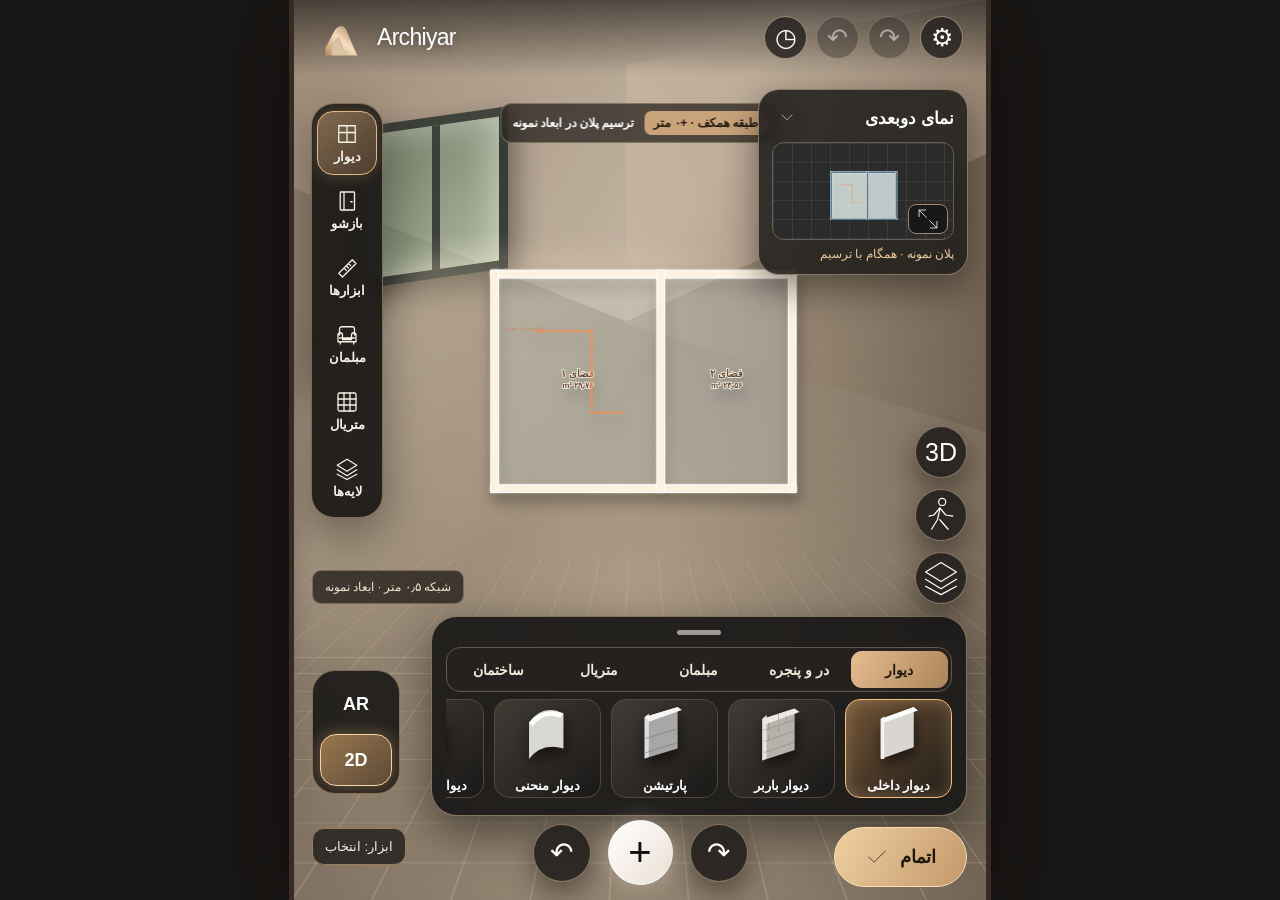
==== commit 87f0d67a: "preview(archiyar): launch tablet UI with new branding and functional editing" ====
--- a/archyar-preview/index.html
+++ b/archyar-preview/index.html
@@ -3,12 +3,11 @@
 <head>
 <meta charset="utf-8">
 <meta name="viewport" content="width=device-width, initial-scale=1, viewport-fit=cover">
-<meta name="theme-color" content="#152b46">
+<meta name="theme-color" content="#1a1a1a">
 <meta name="description" content="پیش‌نمایش تعاملی آرچیار؛ ابزار معماری کارگاهی. این نسخه شبیه‌سازی مرورگری است و قابلیت AR واقعی ندارد.">
-<title>آرچیار — پیش‌نمایش تعاملی</title>
-<style>
-:root{--bg:#f4f6f9;--surface:#fff;--ink:#1b2a3b;--muted:#7c8899;--line:#e6ebf0;--navy:#152b46;--blue:#2877d4;--teal:#10a39a;--soft:#eaf8f5;--shadow:0 18px 55px rgba(24,48,72,.08);font-family:Vazirmatn,"Segoe UI",Tahoma,sans-serif}*{box-sizing:border-box}html,body{margin:0;height:100%;overflow:hidden}body{background:var(--bg);color:var(--ink);font-size:13px}button,input,select{font:inherit}button{cursor:pointer}button:disabled{opacity:.35;cursor:not-allowed}.app{height:100dvh;display:flex;flex-direction:column}.topbar{height:68px;background:#fff;border-bottom:1px solid var(--line);display:flex;align-items:center;padding:0 25px;gap:18px;flex-shrink:0;z-index:5}.brand{display:flex;align-items:center;gap:11px;font-size:20px;font-weight:900;letter-spacing:-.8px;white-space:nowrap}.brand-icon{width:38px;height:38px;border-radius:12px;background:#193d5c;display:grid;place-items:center;color:#fff}.brand-icon svg{width:24px}.brand-sub{color:#93a0af;font-size:11px;font-weight:500;margin-top:3px}.top-separator{height:28px;width:1px;background:var(--line)}.breadcrumb{font-size:13px;color:var(--muted);display:flex;align-items:center;gap:10px;min-width:0}.breadcrumb strong{color:var(--ink);font-weight:750;white-space:nowrap}.grow{flex:1}.demo-pill{color:#3c7469;background:#eaf6f3;padding:7px 11px;border-radius:9px;font-size:11px;font-weight:750;white-space:nowrap}.top-actions{display:flex;gap:7px;align-items:center}.icon-button{height:38px;min-width:38px;padding:0 10px;border:1px solid var(--line);border-radius:10px;background:#fff;color:#556477;display:inline-flex;gap:7px;justify-content:center;align-items:center;transition:.15s}.icon-button:hover:not(:disabled){background:#f1f6fa;color:#174e7e}.icon-button.active{background:#e8f2ff;color:#176bcc;border-color:#bfdbf6}.main{display:flex;min-height:0;flex:1;gap:0}.sidebar{width:282px;min-width:282px;background:#fff;border-left:1px solid var(--line);overflow-y:auto;padding:19px 17px;scrollbar-width:thin}.section-head{display:flex;align-items:center;justify-content:space-between;margin-bottom:14px}.section-title{font-size:12px;color:#273950;font-weight:850}.tiny-label{font-size:10px;color:#8b99a8;font-weight:700}.project-preview{background:linear-gradient(140deg,#143953,#396f84);border-radius:15px;height:126px;position:relative;overflow:hidden;color:#fff;margin-bottom:15px}.project-preview:before{content:"";width:225px;height:115px;position:absolute;left:-33px;bottom:-53px;transform:rotate(32deg);border:1px solid #93c3cd;box-shadow:0 0 0 19px rgba(255,255,255,.04),0 0 0 36px rgba(255,255,255,.035)}.project-preview:after{content:"";position:absolute;width:125px;height:70px;right:25px;top:18px;transform:skewY(-17deg) rotate(-3deg);border:3px solid #a0d6dd;border-bottom-width:8px;opacity:.55}.project-preview .overlay{position:absolute;inset:0;background:linear-gradient(to top,rgba(13,37,57,.7),transparent 75%);padding:17px;display:flex;flex-direction:column;justify-content:flex-end}.project-preview h3{margin:0;font-size:15px}.project-preview p{margin:5px 0 0;color:#c4dfe6;font-size:11px}.small-card{border:1px solid var(--line);padding:12px;border-radius:12px;background:#fff}.stats{display:grid;grid-template-columns:1fr 1fr;gap:9px;margin-bottom:22px}.stat strong{display:block;color:#1f3953;font-size:18px;margin:4px 0}.stat span{color:var(--muted);font-size:11px}.side-block{margin:22px 0 0}.floor-item{display:flex;align-items:center;gap:11px;width:100%;border:1px solid transparent;background:transparent;text-align:right;border-radius:11px;padding:11px 12px;margin-bottom:5px;color:#5d6e80}.floor-item.selected{background:#e9f3ff;border-color:#d0e4fc;color:#1769b7;font-weight:750}.floor-item svg,.layer-item svg{width:17px;height:17px}.floor-item .floor-num{margin-right:auto;font-weight:700;direction:ltr}.layer-item{display:flex;align-items:center;gap:10px;padding:10px 6px;color:#526175}.layer-item input{accent-color:#148d86;width:15px;height:15px;cursor:pointer}.layer-item .layer-ico{width:29px;height:29px;display:grid;place-items:center;border-radius:8px;background:#f2f6fa}.layer-item .count{margin-right:auto;color:#a2acb7;font-size:11px}.link-button{border:0;background:none;color:#2479cf;font-weight:750;padding:6px 0}.sidebar-foot{border-top:1px solid var(--line);margin-top:20px;padding-top:14px;color:#a3afbd;font-size:11px;line-height:1.9}.workspace{min-width:0;flex:1;display:flex;flex-direction:column;position:relative}.workspace-head{height:65px;background:#fff;border-bottom:1px solid var(--line);display:flex;align-items:center;gap:16px;padding:0 22px;flex-shrink:0}.workspace-head h2{font-size:15px;margin:0;font-weight:850}.tab-list{display:flex;gap:5px;padding:4px;border-radius:11px;background:#f1f4f8;margin-right:auto}.tab{padding:9px 17px;color:#718093;border:0;border-radius:8px;background:transparent;font-size:12px;font-weight:700;white-space:nowrap}.tab.active{background:#fff;box-shadow:0 2px 8px rgba(24,60,90,.09);color:#1f64a7}.viewport{flex:1;min-height:0;position:relative;overflow:hidden;background:#edf2f6}.grid-background{position:absolute;inset:0;background-color:#eff4f7;background-image:linear-gradient(rgba(112,146,174,.09) 1px,transparent 1px),linear-gradient(90deg,rgba(112,146,174,.09) 1px,transparent 1px);background-size:31px 31px}.canvas{display:block;position:absolute;inset:0;width:100%;height:100%;touch-action:none}.canvas.drawing{cursor:crosshair}.canvas.selecting{cursor:default}.floating-tag{position:absolute;top:21px;right:22px;background:#fff;border:1px solid var(--line);box-shadow:0 5px 20px rgba(25,52,75,.08);border-radius:11px;padding:10px 13px;color:#506176;display:flex;gap:11px;align-items:center;font-weight:650;pointer-events:none}.floor-indicator{display:inline-flex;padding:5px 9px;background:#e8f4f2;color:#0b9688;border-radius:7px;font-size:11px}.scale-tag{position:absolute;bottom:100px;left:24px;color:#7c8c9d;font-size:11px;background:#fff;border:1px solid var(--line);border-radius:8px;padding:9px 12px}.workspace-actions{position:absolute;top:80px;left:20px;display:flex;flex-direction:column;gap:9px}.action-round{width:43px;height:43px;background:#fff;border:1px solid var(--line);border-radius:11px;color:#516a7e;font-size:20px;box-shadow:0 4px 16px rgba(24,60,90,.05)}.context-tools{position:absolute;z-index:4;display:none;flex-direction:column;background:#142d45;border-radius:13px;padding:5px;box-shadow:0 12px 30px #16314e50;gap:3px}.context-tools.show{display:flex}.context-tools button{width:37px;height:37px;color:#fff;border:0;border-radius:8px;background:transparent;font-size:18px}.context-tools button:hover{background:#37546a}.context-tools button.danger:hover{background:#9b3c47}.bottom-tools{position:absolute;bottom:23px;left:50%;transform:translateX(-50%);background:#fff;border:1px solid var(--line);border-radius:17px;box-shadow:0 12px 35px rgba(24,51,75,.14);padding:8px;display:flex;gap:3px;z-index:2;direction:rtl}.tool{display:flex;flex-direction:column;align-items:center;justify-content:center;gap:6px;min-width:65px;padding:9px 8px;border:0;background:transparent;border-radius:11px;color:#6b7c8f;font-weight:700;font-size:10px}.tool .symbol{font-size:21px;line-height:1.1}.tool.active{background:#e9f4ff;color:#156fbc}.tool:hover{background:#f1f6fa}.tool-divider{width:1px;background:#e2e9ef;margin:8px 5px}.properties{width:277px;min-width:277px;border-right:1px solid var(--line);background:#fff;padding:20px 16px;overflow-y:auto;scrollbar-width:thin;display:flex;flex-direction:column;gap:16px}.prop-head{display:flex;align-items:center;gap:11px}.prop-icon{width:39px;height:39px;background:#e9f4ff;color:#247cce;border-radius:11px;display:grid;place-items:center;font-size:19px}.prop-head strong{font-size:14px}.prop-head small{display:block;color:var(--muted);font-size:10px;margin-top:5px}.prop-group{border-top:1px solid var(--line);padding-top:17px}.prop-title{display:flex;justify-content:space-between;align-items:center;font-size:12px;font-weight:850;margin-bottom:14px}.value-row{display:flex;align-items:center;gap:8px;margin-bottom:12px}.value-row label{min-width:70px;color:#687b8e;font-size:11px}.field{display:flex;align-items:center;flex:1;min-width:0;border:1px solid #e2e9ef;border-radius:9px;height:36px;background:#fbfcfe;direction:ltr}.field input{width:100%;border:0;outline:none;background:transparent;text-align:center;font-weight:800;color:#2b3a4c;direction:ltr;min-width:0}.field span{color:#98a5b3;font-size:10px;margin-left:9px}.choice{border:1px solid var(--line);padding:10px;border-radius:10px;background:#fff;color:#52687c;flex:1;font-weight:700}.choice.active{background:#e8f5f3;border-color:#b7e2dd;color:#158d81}.two-col{display:flex;gap:8px}.material-swatch{display:flex;gap:9px;border:1px solid var(--line);border-radius:11px;padding:10px;align-items:center}.swatch{width:34px;height:34px;border-radius:8px;background:repeating-linear-gradient(0deg,#bda08a 0 5px,#d7b69a 5px 9px);border:1px solid #af917c}.material-swatch strong{font-size:11px}.material-swatch small{display:block;color:#8a97a5;margin-top:5px}.cta{height:39px;background:#173e5e;color:#fff;border:0;border-radius:10px;font-size:12px;font-weight:800;padding:0 16px}.cta.secondary{background:#f0f5f9;color:#3d607d}.cta.ghost{background:#fff;color:#536a80;border:1px solid var(--line)}.cta:disabled{background:#ebeff3;color:#9ea9b5}.prop-empty{flex:1;display:flex;align-items:center;justify-content:center;flex-direction:column;text-align:center;color:#a0acb9;gap:13px;line-height:1.9}.prop-empty .empty-symbol{font-size:44px;color:#b9cbd8}.statusbar{height:35px;background:#fff;border-top:1px solid var(--line);display:flex;align-items:center;gap:20px;padding:0 20px;color:#8797a6;font-size:10px;flex-shrink:0}.statusbar strong{color:#2b806f}.statusbar .end{margin-right:auto}.toast{position:absolute;left:50%;top:22px;transform:translateX(-50%) translateY(-15px);z-index:12;padding:12px 18px;border-radius:11px;box-shadow:var(--shadow);background:#213f56;color:#fff;font-size:12px;opacity:0;pointer-events:none;transition:.25s;max-width:90%;text-align:center}.toast.show{opacity:1;transform:translateX(-50%) translateY(0)}.modal-backdrop{position:fixed;z-index:20;inset:0;background:rgba(9,25,43,.46);display:none;align-items:center;justify-content:center;padding:20px}.modal-backdrop.open{display:flex}.modal{background:#fff;border-radius:19px;width:min(500px,100%);padding:25px;box-shadow:0 30px 80px #06162740;max-height:85vh;overflow:auto}.modal h2{margin:0 0 13px;font-size:17px}.modal p{font-size:12px;line-height:2;color:#6d7d8e}.modal-item{display:flex;align-items:center;justify-content:space-between;padding:12px;border:1px solid var(--line);border-radius:11px;margin-top:8px;gap:8px}.modal-item small{color:#8392a0;display:block;margin-top:5px}.modal-item .cta{height:32px;flex-shrink:0}.modal input[type=text]{width:100%;height:42px;border:1px solid var(--line);border-radius:10px;padding:0 12px;outline:none}.modal-foot{display:flex;justify-content:flex-end;gap:8px;margin-top:22px}.ar-panel{position:absolute;inset:0;display:none;align-items:center;justify-content:center;flex-direction:column;background:radial-gradient(ellipse at 50% 78%,#d5e2e6,#b9cbd1 80%);text-align:center;color:#345367;overflow:hidden}.ar-panel.visible{display:flex}.ar-panel:before{content:"";position:absolute;width:800px;height:450px;border:1px solid #7395a488;transform:perspective(600px) rotateX(66deg);bottom:-170px;background:repeating-linear-gradient(0deg,#668b9f22 0 1px,transparent 1px 45px),repeating-linear-gradient(90deg,#668b9f22 0 1px,transparent 1px 45px)}.ar-panel .ar-card{position:relative;z-index:1;width:min(460px,85%);background:#ffffffdd;backdrop-filter:blur(6px);padding:28px;border:1px solid #d9e6ea;border-radius:19px;box-shadow:var(--shadow)}.ar-panel h3{margin:12px 0;font-size:19px}.ar-panel p{line-height:2;color:#647c8a}.ar-panel .ar-badge{display:inline-block;background:#f6e7bf;color:#866315;border-radius:8px;padding:6px 10px;font-size:11px;font-weight:850}.notice{background:#f0f6fa;border:1px solid #e2ecf3;padding:11px;border-radius:10px;color:#688095;font-size:11px;line-height:1.9}.metric{display:flex;justify-content:space-between;padding:11px 0;border-bottom:1px solid #eef1f5;font-size:12px}.metric strong{font-size:13px;color:#183e57;font-variant-numeric:tabular-nums}.metrics-title{margin-top:4px;margin-bottom:8px;color:#7c8b9a;font-size:11px}.dim-label{font-size:13px;font-weight:750;fill:#425972;paint-order:stroke;stroke:#fff;stroke-width:4px;stroke-linejoin:round;pointer-events:none}.room-label{fill:#497084;text-anchor:middle;pointer-events:none;font-size:12px;font-weight:700}.room-area{fill:#7295a2;font-size:10px}.preview-info{position:absolute;bottom:100px;right:20px;color:#8294a5;font-size:10px;pointer-events:none}.toggle-small{display:flex;align-items:center;gap:8px;font-size:11px;color:#708394;margin-top:8px}.toggle-small input{accent-color:#139d94}.key-hint{border:1px solid #dfe8ed;border-radius:5px;padding:2px 6px;background:#fff;font-family:inherit}.view-toggle{display:flex;gap:3px;padding:3px;background:#eef2f6;border-radius:8px}.view-toggle button{border:0;background:transparent;border-radius:6px;padding:6px 9px;color:#7b8b9a;font-size:11px}.view-toggle button.active{background:#fff;color:#286ea8}.intro-tag{position:absolute;z-index:2;bottom:105px;left:50%;transform:translateX(-50%);padding:10px 13px;background:#203e55e0;border-radius:9px;color:#fff;font-size:11px;white-space:nowrap;pointer-events:none}@media(max-width:1120px){.sidebar{width:235px;min-width:235px}.properties{width:234px;min-width:234px}.topbar{padding:0 14px;gap:10px}.tool{min-width:54px}.breadcrumb{display:none}}@media(max-width:830px){.properties{position:absolute;z-index:7;left:10px;top:10px;bottom:94px;width:230px;min-width:230px;border:1px solid var(--line);border-radius:15px;box-shadow:var(--shadow);display:none}.properties.open{display:flex}.sidebar{width:198px;min-width:198px;padding:12px 9px}.workspace-head{padding:0 10px}.workspace-head h2{display:none}.tab{padding:9px 10px}.demo-pill{display:none}.brand-sub{display:none}.topbar{height:57px}.top-actions .shortcut{display:none}.bottom-tools{bottom:16px}.floating-tag{top:12px;right:12px}}@media(max-width:600px){.sidebar{position:absolute;z-index:8;right:0;top:57px;bottom:35px;width:248px;box-shadow:var(--shadow);transform:translateX(105%);transition:transform .2s}.sidebar.open{transform:translateX(0)}.mobile-project{display:inline-flex!important}.properties{top:65px;left:8px;bottom:104px}.workspace-head{height:51px}.workspace-head .extra-head{display:none}.tab-list{margin-right:0;width:100%;justify-content:center}.tab{flex:1}.statusbar{padding:0 10px}.statusbar span:not(:first-child){display:none}.bottom-tools{left:8px;right:8px;transform:none;justify-content:space-between}.tool{min-width:0;flex:1;font-size:9px;padding:8px 3px}.tool .symbol{font-size:17px}.tool-divider{margin:8px 1px}.floating-tag{font-size:10px}.preview-info{display:none}.brand{font-size:17px}}.mobile-project{display:none}.hidden{display:none!important}
-</style>
+<title>Archiyar | پیش‌نمایش تبلت</title>
+<link rel="stylesheet" href="./styles.css">
+<link rel="stylesheet" href="./tablet.css">
 </head>
 <body>
 <div class="app">
@@ -102,448 +101,7 @@
   </div>
 </div>
 <div class="modal-backdrop" id="modalBackdrop" role="dialog" aria-modal="true" aria-labelledby="modalTitle"><div class="modal"><h2 id="modalTitle"></h2><div id="modalBody"></div><div class="modal-foot"><button class="cta ghost" id="modalClose">بستن</button><button class="cta" id="modalPrimary">تأیید</button></div></div></div>
-<script>
-"use strict";
-/* Archyar Stage-1 preview. Demonstration geometry only; no persistent project storage. */
-(function () {
-  const $ = (id) => document.getElementById(id);
-  const scene = $("scene"), viewport = $("viewport"), context = $("contextTools");
-  const P = { x: 240, y: 135, s: 60 };
-  const clone = (v) => JSON.parse(JSON.stringify(v));
-  const round = (v, n = 2) => Number(v.toFixed(n));
-  const dist = (a, b) => Math.hypot(a[0] - b[0], a[1] - b[1]);
-  const same = (a, b) => dist(a, b) < 0.0001;
-  const fmt = (v) => Number(v).toLocaleString("fa-IR", { maximumFractionDigits: 2, minimumFractionDigits: 0 });
-  const coord = (p) => [P.x + p[0] * P.s, P.y + p[1] * P.s];
-  const points = (vs) => vs.map((p) => p.map((x) => round(x)).join(",")).join(" ");
-  const esc = (s) => String(s).replace(/[&<>"']/g, (c) => ({ "&": "&amp;", "<": "&lt;", ">": "&gt;", '"': "&quot;", "'": "&#39;" })[c]);
-  let nextId = 1;
-  function wall(a, b, height = 3.1, thickness = .2) {
-    return { id: nextId++, a: a.slice(), b: b.slice(), h: height, auto: true, t: thickness, locked: false, material: "بلوک سفالی" };
-  }
-  function rect(x1, y1, x2, y2, h = 3.1) {
-    return [wall([x1,y1],[x2,y1],h), wall([x2,y1],[x2,y2],h), wall([x2,y2],[x1,y2],h), wall([x1,y2],[x1,y1],h)];
-  }
-  let floors = [
-    { name:"همکف", elevation:0, ceiling:3.1, walls:rect(1.8,1.6,10.4,7.8).concat([wall([6.6,1.6],[6.6,7.8])]) },
-    { name:"اول", elevation:3.3, ceiling:3.1, walls:rect(2.2,2.1,10.7,7.9).concat([wall([6.1,2.1],[6.1,7.9])]) },
-    { name:"دوم", elevation:6.6, ceiling:3, walls:rect(2.2,2.1,9.3,7.4,3).concat([wall([5.7,2.1],[5.7,7.4],3)]) }
-  ];
-  const state = { floor:0, view:"plan", tool:"select", selected:null, snap:true, layers:{walls:true,rooms:true,mep:true}, start:null, cursor:null, measure:null, history:[], future:[], snapshots:[], revisions:[], modalAction:null };
-  const current = () => floors[state.floor];
-  const selected = () => current().walls.find((w) => w.id === state.selected);
-  const len = (w) => dist(w.a,w.b);
-  let toastTimeout;
-  function toast(message) {
-    $("toast").textContent=message; $("toast").classList.add("show");
-    clearTimeout(toastTimeout);
-    toastTimeout=setTimeout(() => $("toast").classList.remove("show"),2500);
-  }
-  function remember() {
-    state.history.push(clone(floors));
-    if (state.history.length > 70) state.history.shift();
-    state.future=[];
-  }
-  function mutate(fn) {
-    remember(); fn(); state.start=null; state.measure=null; render();
-  }
-  function undo() {
-    if (!state.history.length) return;
-    state.future.push(clone(floors));
-    floors=state.history.pop(); state.selected=null; state.start=null; render(); toast("آخرین تغییر برگشت.");
-  }
-  function redo() {
-    if (!state.future.length) return;
-    state.history.push(clone(floors));
-    floors=state.future.pop(); state.selected=null; state.start=null; render(); toast("تغییر دوباره اعمال شد.");
-  }
-  function toWorld(event) {
-    const c=scene.createSVGPoint(); c.x=event.clientX; c.y=event.clientY;
-    const m=scene.getScreenCTM();
-    if (!m) return [0,0];
-    const p=c.matrixTransform(m.inverse());
-    return [(p.x-P.x)/P.s,(p.y-P.y)/P.s];
-  }
-  function foot(a,b,p) {
-    const vx=b[0]-a[0],vy=b[1]-a[1],sq=vx*vx+vy*vy;
-    const t=sq ? Math.max(0,Math.min(1,((p[0]-a[0])*vx+(p[1]-a[1])*vy)/sq)) : 0;
-    return [a[0]+vx*t,a[1]+vy*t];
-  }
-  function snapped(p) {
-    if (!state.snap) return p;
-    let winner=null,best=16/P.s;
-    current().walls.forEach((w) => [w.a,w.b].forEach((q) => {
-      const d=dist(p,q);if (d<best){winner=q;best=d;}
-    }));
-    if(winner)return winner.slice();
-    current().walls.forEach((w) => {
-      const q=foot(w.a,w.b,p),d=dist(p,q);
-      if(d<best){winner=q;best=d;}
-    });
-    if(winner)return winner.slice();
-    return [Math.round(p[0]*4)/4,Math.round(p[1]*4)/4];
-  }
-  function segmentIntersection(a,b,c,d) {
-    const rx=b[0]-a[0],ry=b[1]-a[1],sx=d[0]-c[0],sy=d[1]-c[1];
-    const cross=rx*sy-ry*sx;
-    if(Math.abs(cross)<1e-10) return null;
-    const qx=c[0]-a[0],qy=c[1]-a[1];
-    const t=(qx*sy-qy*sx)/cross,u=(qx*ry-qy*rx)/cross;
-    if(t < -1e-8 || t > 1+1e-8 || u < -1e-8 || u > 1+1e-8) return null;
-    return { point:[a[0]+t*rx,a[1]+t*ry],t,u };
-  }
-  /* Planar graph / half-edge face walk. Counts only closed bounded regions from wall axes. */
-  function roomsFor(walls) {
-    const cuts=walls.map((w)=>[{t:0,p:w.a},{t:1,p:w.b}]);
-    for(let i=0;i<walls.length;i++)for(let j=i+1;j<walls.length;j++){
-      const c=segmentIntersection(walls[i].a,walls[i].b,walls[j].a,walls[j].b);
-      if(c){cuts[i].push({t:c.t,p:c.point});cuts[j].push({t:c.u,p:c.point});}
-    }
-    const nodes=new Map(),adj=new Map(),edgeKeys=new Set();
-    const key=(p)=>round(p[0],5)+":"+round(p[1],5);
-    function connect(a,b) {
-      const ak=key(a),bk=key(b);
-      if(ak===bk)return;
-      const k=[ak,bk].sort().join("|");
-      if(edgeKeys.has(k))return;
-      edgeKeys.add(k);nodes.set(ak,a);nodes.set(bk,b);
-      if(!adj.has(ak))adj.set(ak,new Set());
-      if(!adj.has(bk))adj.set(bk,new Set());
-      adj.get(ak).add(bk);adj.get(bk).add(ak);
-    }
-    cuts.forEach((arr)=>{
-      arr.sort((a,b)=>a.t-b.t);
-      for(let j=0;j<arr.length-1;j++)connect(arr[j].p,arr[j+1].p);
-    });
-    const sorted=new Map();
-    for(const [k,neighbors] of adj){
-      const a=nodes.get(k);
-      sorted.set(k,[...neighbors].sort((p,q)=>{
-        const b=nodes.get(p),c=nodes.get(q);
-        return Math.atan2(b[1]-a[1],b[0]-a[0])-Math.atan2(c[1]-a[1],c[0]-a[0]);
-      }));
-    }
-    const seen=new Set(),faces=[];
-    for(const [a,neighbors] of sorted)for(const b of neighbors){
-      if(seen.has(a+"|"+b))continue;
-      const walk=[],local=new Set();let u=a,v=b,closed=false;
-      for(let k=0;k<500;k++){
-        const edge=u+"|"+v;
-        if(local.has(edge)){closed=(u===a&&v===b);break;}
-        local.add(edge);walk.push(nodes.get(u));
-        const choices=sorted.get(v); if(!choices)break;
-        const i=choices.indexOf(u);if(i===-1)break;
-        const n=choices[(i-1+choices.length)%choices.length];
-        u=v;v=n;
-      }
-      for(const k of local)seen.add(k);
-      if(!closed||walk.length<3)continue;
-      let a2=0,cx=0,cy=0;
-      for(let k=0;k<walk.length;k++){
-        const p=walk[k],q=walk[(k+1)%walk.length],cross=p[0]*q[1]-q[0]*p[1];
-        a2+=cross;cx+=(p[0]+q[0])*cross;cy+=(p[1]+q[1])*cross;
-      }
-      if(a2>0.001){faces.push({poly:walk,area:a2/2,center:[cx/(3*a2),cy/(3*a2)]});}
-    }
-    return faces;
-  }
-  function floorMetrics() {
-    const ws=current().walls;
-    const rooms=roomsFor(ws);
-    return { rooms, area:rooms.reduce((s,r)=>s+r.area,0),length:ws.reduce((s,w)=>s+len(w),0),volume:ws.reduce((s,w)=>s+len(w)*w.t*w.h,0),surface:ws.reduce((s,w)=>s+2*len(w)*w.h,0) };
-  }
-  function lineSvg(w) {
-    const a=coord(w.a),b=coord(w.b),stroke=Math.max(4,w.t*P.s);
-    const chosen=state.selected===w.id, lockColor=w.locked?"#a6b3c0":"#54798e";
-    return '<g data-wall="'+w.id+'"><line x1="'+a[0]+'" y1="'+a[1]+'" x2="'+b[0]+'" y2="'+b[1]+'" stroke="#fff" stroke-width="'+(stroke+3)+'" stroke-linecap="square" pointer-events="none"/>'+
-      '<line x1="'+a[0]+'" y1="'+a[1]+'" x2="'+b[0]+'" y2="'+b[1]+'" stroke="'+(chosen?"#169ed1":lockColor)+'" stroke-width="'+stroke+'" stroke-linecap="square" pointer-events="none"/>'+
-      (chosen?'<line x1="'+a[0]+'" y1="'+a[1]+'" x2="'+b[0]+'" y2="'+b[1]+'" stroke="#d4f6ff" stroke-width="2" stroke-dasharray="8 7" pointer-events="none"/>':'')+
-      '<line data-wall="'+w.id+'" x1="'+a[0]+'" y1="'+a[1]+'" x2="'+b[0]+'" y2="'+b[1]+'" stroke="transparent" stroke-width="'+Math.max(22,stroke+8)+'" stroke-linecap="round" />'+
-      (chosen?'<circle cx="'+a[0]+'" cy="'+a[1]+'" r="6" fill="#fff" stroke="#169ed1" stroke-width="3" pointer-events="none"/><circle cx="'+b[0]+'" cy="'+b[1]+'" r="6" fill="#fff" stroke="#169ed1" stroke-width="3" pointer-events="none"/>':'')+
-      (w.locked?'<text x="'+(a[0]+b[0])/2+'" y="'+((a[1]+b[1])/2-13)+'" text-anchor="middle" fill="#7e8c9b" font-size="15" pointer-events="none">♙</text>':'')+'</g>';
-  }
-  function drawPlan(m) {
-    let html='<g>';
-    if(state.layers.rooms) m.rooms.forEach((r,i)=>{
-      html+='<polygon points="'+points(r.poly.map(coord))+'" fill="'+(i%2?"#e3eff1":"#e8f5f2")+'" fill-opacity=".8" stroke="none"/>';
-      const c=coord(r.center);
-      html+='<text class="room-label" x="'+c[0]+'" y="'+(c[1]-7)+'">فضای '+fmt(i+1)+'</text><text class="room-label room-area" x="'+c[0]+'" y="'+(c[1]+12)+'">'+fmt(r.area)+' m²</text>';
-    });
-    if(state.layers.mep)html+='<polyline points="'+points([[3,3.25],[4.6,3.25],[4.6,5.6],[5.5,5.6]].map(coord))+'" fill="none" stroke="#eb925c" stroke-width="5" stroke-linejoin="round" stroke-linecap="round" stroke-dasharray="11 7" opacity=".8"/><text x="435" y="328" fill="#cb895f" font-size="11">تأسیسات نمونه</text>';
-    if(state.layers.walls)current().walls.forEach((w)=>html+=lineSvg(w));
-    if(state.tool==="wall"&&state.start&&state.cursor){
-      const a=coord(state.start),b=coord(state.cursor),l=dist(state.start,state.cursor);
-      html+='<line x1="'+a[0]+'" y1="'+a[1]+'" x2="'+b[0]+'" y2="'+b[1]+'" stroke="#16a799" stroke-width="13" opacity=".5" stroke-dasharray="9 7"/><circle cx="'+a[0]+'" cy="'+a[1]+'" r="7" fill="#fff" stroke="#16a799" stroke-width="3"/><circle cx="'+b[0]+'" cy="'+b[1]+'" r="5" fill="#16a799"/><text class="dim-label" x="'+((a[0]+b[0])/2)+'" y="'+((a[1]+b[1])/2-15)+'" text-anchor="middle">'+fmt(l)+' m</text>';
-    }
-    if(state.tool==="measure"&&state.start&&state.cursor){
-      const a=coord(state.start),b=coord(state.cursor);
-      html+='<line x1="'+a[0]+'" y1="'+a[1]+'" x2="'+b[0]+'" y2="'+b[1]+'" stroke="#db9041" stroke-width="2" stroke-dasharray="5 4"/><text class="dim-label" x="'+(a[0]+b[0])/2+'" y="'+((a[1]+b[1])/2-10)+'" text-anchor="middle">'+fmt(dist(state.start,state.cursor))+' m</text>';
-    }
-    if(state.measure){
-      const a=coord(state.measure.a),b=coord(state.measure.b);
-      html+='<line x1="'+a[0]+'" y1="'+a[1]+'" x2="'+b[0]+'" y2="'+b[1]+'" stroke="#df9145" stroke-width="2"/><text class="dim-label" x="'+(a[0]+b[0])/2+'" y="'+((a[1]+b[1])/2-15)+'" text-anchor="middle">'+fmt(dist(state.measure.a,state.measure.b))+' m</text>';
-    }
-    html+='</g>';return html;
-  }
-  function iso(p,z=0) {return [600+(p[0]-p[1])*44,125+(p[0]+p[1])*21-z*43];}
-  function prism(w) {
-    const dx=w.b[0]-w.a[0],dy=w.b[1]-w.a[1],length=Math.hypot(dx,dy)||1;
-    const n=[-dy*w.t/(2*length),dx*w.t/(2*length)];
-    const a=[w.a[0]+n[0],w.a[1]+n[1]],b=[w.b[0]+n[0],w.b[1]+n[1]];
-    const c=[w.b[0]-n[0],w.b[1]-n[1]],d=[w.a[0]-n[0],w.a[1]-n[1]];
-    const s=(arr)=>points(arr.map((p)=>iso(p[0],p[1])));
-    const s3=(arr,z)=>points(arr.map((p)=>iso(p,z)));
-    return '<polygon points="'+points([iso(d),iso(c),iso(c,w.h),iso(d,w.h)])+'" fill="#83a5b5" stroke="#6d8c9f" stroke-width="1"/>'+
-      '<polygon points="'+points([iso(a),iso(b),iso(b,w.h),iso(a,w.h)])+'" fill="'+(w.locked?"#afbcc4":"#a6bfca")+'" stroke="#7194a5" stroke-width="1"/>'+
-      '<polygon points="'+s3([a,b,c,d],w.h)+'" fill="'+(state.selected===w.id?"#29afce":"#d5e6eb")+'" stroke="#7296a7" stroke-width="1.5"/>';
-  }
-  function drawIso(m) {
-    let html='<g><polygon points="140,185 720,90 1110,400 490,680" fill="#e8eef0" fill-opacity=".38"/>';
-    if(state.layers.rooms)m.rooms.forEach((r,i)=>html+='<polygon points="'+points(r.poly.map((p)=>iso(p,0)))+'" fill="'+(i%2?"#d9eee8":"#e5f0ec")+'" stroke="#b7d5d0" stroke-width="1" opacity=".95"/>');
-    if(state.layers.mep)html+='<polyline points="'+points([[3,3.25],[4.6,3.25],[4.6,5.6],[5.5,5.6]].map((p)=>iso(p,.1)))+'" fill="none" stroke="#e99c6e" stroke-width="5" stroke-dasharray="8 5"/>';
-    if(state.layers.walls)current().walls.slice().sort((a,b)=>((a.a[0]+a.b[0]+a.a[1]+a.b[1])-(b.a[0]+b.b[0]+b.a[1]+b.b[1]))).forEach((w)=>html+=prism(w));
-    html+='</g>';return html;
-  }
-  function renderFloorList(){
-    $("floorList").innerHTML=floors.map((f,i)=>'<button class="floor-item '+(state.floor===i?"selected":"")+'" data-floor="'+i+'"><span>▱</span><span>طبقه '+f.name+'</span><span class="floor-num">'+(f.elevation>=0?"+":"")+fmt(f.elevation)+' m</span></button>').join("");
-  }
-  function renderProperties(m) {
-    const w=selected(),box=$("propertiesContent");
-    if(!w){
-      box.innerHTML='<div class="prop-empty"><span class="empty-symbol">⌗</span><strong style="color:#607789">هیچ دیواری انتخاب نشده است</strong><span>یک دیوار را انتخاب کنید تا طول، ارتفاع، ضخامت، قفل و آفست آن را تنظیم کنید.</span><div class="notice">ترسیم دیوار با دو نقطه انجام می‌شود؛ برای شروع نیاز به واردکردن طول نیست.</div></div>';
-      return;
-    }
-    box.innerHTML='<div class="prop-head"><span class="prop-icon">▥</span><div><strong>دیوار '+fmt(w.id)+'</strong><small>'+(w.locked?"قفل شده · فقط مشاهده":"قابل ویرایش · طبقه "+current().name)+'</small></div></div>'+
-      '<div class="prop-group"><div class="prop-title">ابعاد هندسی <small style="color:#9aa7b5">متر</small></div>'+
-      fieldHtml("طول","length",len(w),w.locked)+fieldHtml("ضخامت","t",w.t,w.locked)+fieldHtml("ارتفاع","h",w.auto?current().ceiling:w.h,w.locked||w.auto)+
-      '<label class="toggle-small"><input id="autoHeight" type="checkbox" '+(w.auto?"checked ":"")+(w.locked?"disabled":"")+'> اتصال ارتفاع به سقف طبقه ('+fmt(current().ceiling)+' متر)</label></div>'+
-      '<div class="prop-group"><div class="prop-title">مشخصات اجرایی</div><div class="material-swatch"><div class="swatch"></div><div><strong>'+esc(w.material)+'</strong><small>متریال نمونه؛ نرخ و مقدار خرید تعریف نشده است</small></div></div></div>'+
-      '<div class="prop-group"><div class="prop-title">ویرایش</div><div class="two-col"><button class="cta secondary" data-action="offset" '+(w.locked?"disabled":"")+'>⇆ آفست</button><button class="cta ghost" data-action="lock">'+(w.locked?"بازکردن قفل":"قفل دیوار")+'</button></div><div class="two-col" style="margin-top:9px"><button class="cta ghost" style="flex:1;color:#b5535b" data-action="delete" '+(w.locked?"disabled":"")+'>حذف دیوار</button></div></div>'+
-      '<div class="notice">طول و حجم دیوار از هندسه مدل محاسبه می‌شود. این پیش‌نمایش متره اجراییِ تأییدشده نیست.</div>';
-  }
-  function fieldHtml(label,key,value,disabled) {
-    return '<div class="value-row"><label>'+label+'</label><div class="field"><input type="number" min="0.05" step="0.01" data-field="'+key+'" value="'+round(value,3)+'" '+(disabled?"disabled":"")+'><span>m</span></div></div>';
-  }
-  function placeContext() {
-    const w=selected();
-    if(!w||state.view!=="plan"||!state.layers.walls){context.classList.remove("show");return;}
-    const at=coord([(w.a[0]+w.b[0])/2,(w.a[1]+w.b[1])/2]);
-    const p=scene.createSVGPoint();p.x=at[0];p.y=at[1];
-    const matrix=scene.getScreenCTM();if(!matrix){context.classList.remove("show");return;}
-    const screen=p.matrixTransform(matrix),r=viewport.getBoundingClientRect();
-    context.style.left=Math.max(10,Math.min(r.width-50,screen.x-r.left+25))+"px";
-    context.style.top=Math.max(68,Math.min(r.height-200,screen.y-r.top-70))+"px";
-    context.classList.add("show");
-  }
-  function render(){
-    const m=floorMetrics();
-    renderFloorList();renderProperties(m);
-    $("scene").innerHTML=state.view==="plan"?drawPlan(m):state.view==="iso"?drawIso(m):"";
-    $("scene").style.display=state.view==="ar"?"none":"block";
-    $("gridBackground").style.display=state.view==="plan"?"block":"none";
-    $("viewport").style.background=state.view==="iso"?"linear-gradient(145deg,#e7eef1,#f8fafb)":"#eef4f7";
-    $("arPanel").classList.toggle("visible",state.view==="ar");
-    $("floorTag").textContent="طبقه "+current().name+" · +"+fmt(current().elevation)+" متر";
-    $("crumbFloor").textContent="طبقه "+current().name;
-    $("viewDescription").textContent=state.view==="plan"?"ترسیم پلان در ابعاد نمونه":state.view==="iso"?"تجسم حجمی بر اساس هندسه نمونه":"پوسته نمایشی AR";
-    $("statsArea").textContent=m.rooms.length?fmt(m.area):"—";
-    $("statsWall").textContent=fmt(m.length);
-    $("wallCount").textContent=fmt(current().walls.length);
-    $("roomCount").textContent=fmt(m.rooms.length);
-    $("layerWalls").checked=state.layers.walls;
-    $("layerRooms").checked=state.layers.rooms;
-    $("layerMep").checked=state.layers.mep;
-    $("snapBtn").style.color=state.snap?"#129c92":"#b0bcc6";
-    $("statusSnap").textContent="اسنپ: "+(state.snap?"فعال":"خاموش");
-    $("statusTool").textContent="ابزار: "+({select:"انتخاب",wall:"دیوار",offset:"آفست",measure:"اندازه",quantities:"متره"}[state.tool]||state.tool);
-    $("undoBtn").disabled=!state.history.length;$("redoBtn").disabled=!state.future.length;
-    document.querySelectorAll("[data-view]").forEach((b)=>b.classList.toggle("active",b.dataset.view===state.view));
-    document.querySelectorAll("[data-tool]").forEach((b)=>b.classList.toggle("active",b.dataset.tool===state.tool));
-    scene.classList.toggle("drawing",state.tool==="wall"||state.tool==="measure");
-    $("properties").classList.toggle("open",Boolean(selected())&&window.innerWidth<=830);
-    placeContext();
-  }
-  function selectWall(id){state.selected=id;state.start=null;render();}
-  function activateTool(tool){
-    if(tool==="snapshot"){createSnapshot();return;}
-    if(tool==="quantities"){showQuantities();return;}
-    if(state.view!=="plan"){state.view="plan";toast("ابزارهای هندسی در نمای ۲بعدی فعال‌اند.");}
-    state.tool=tool;state.start=null;state.cursor=null;
-    if(tool==="offset"&&!selected())toast("برای آفست ابتدا یک دیوار انتخاب کنید.");
-    else if(tool==="offset"&&selected())showOffset();
-    render();
-  }
-  function sceneClick(e){
-    if(state.view!=="plan")return;
-    const clicked=e.target.closest("[data-wall]");
-    const id=clicked?Number(clicked.dataset.wall):null;
-    if(state.tool==="select"){
-      state.selected=id;render();return;
-    }
-    if(state.tool==="offset"){
-      if(id){state.selected=id;render();showOffset();}
-      else toast("یک دیوار را برای آفست انتخاب کنید.");
-      return;
-    }
-    if(state.tool==="wall"||state.tool==="measure"){
-      const p=snapped(toWorld(e));
-      if(!state.start){state.start=p;state.cursor=p;render();return;}
-      if(dist(p,state.start)<.08){toast("نقطه پایان باید با شروع فاصله داشته باشد.");return;}
-      const a=state.start.slice(),b=p.slice(),tool=state.tool;
-      if(tool==="wall"){
-        mutate(()=>{const w=wall(a,b,current().ceiling);current().walls.push(w);state.selected=w.id;});
-        toast("دیوار ساخته شد؛ طول و ضخامت را می‌توانید تغییر دهید.");
-      }else{state.measure={a,b};state.start=null;state.cursor=null;render();toast("طول اندازه‌گیری‌شده: "+fmt(dist(a,b))+" متر (نمونه)");}
-    }
-  }
-  function pointerMove(e){
-    if(!state.start||state.view!=="plan")return;
-    state.cursor=snapped(toWorld(e));
-    const m=floorMetrics();scene.innerHTML=drawPlan(m);placeContext();
-  }
-  function editField(key,value){
-    const w=selected();if(!w||w.locked)return;
-    const v=Number(value);
-    if(!Number.isFinite(v)||v<=0){toast("مقدار باید عددی مثبت باشد.");render();return;}
-    if(key==="length"){
-      if(v>50){toast("در پیش‌نمایش طول بیش از ۵۰ متر مجاز نیست.");render();return;}
-      const old=w.b.slice(),l=len(w);if(l<1e-5)return;
-      const next=[w.a[0]+(w.b[0]-w.a[0])*v/l,w.a[1]+(w.b[1]-w.a[1])*v/l];
-      mutate(()=>current().walls.forEach((other)=>{
-        if(other.id===w.id){other.b=next.slice();return;}
-        if(same(other.a,old)&&!other.locked)other.a=next.slice();
-        if(same(other.b,old)&&!other.locked)other.b=next.slice();
-      }));
-    }else if(key==="t"||key==="h"){
-      if(v>10){toast("این مقدار برای پیش‌نمایش خارج از محدوده است.");render();return;}
-      mutate(()=>{w[key]=v;if(key==="h")w.auto=false;});
-    }
-  }
-  function lockSelected() {const w=selected();if(!w)return;mutate(()=>{w.locked=!w.locked;});toast(w.locked?"دیوار قفل شد.":"قفل دیوار باز شد.");}
-  function deleteSelected(){
-    const w=selected();if(!w||w.locked)return;
-    mutate(()=>{current().walls=current().walls.filter((x)=>x.id!==w.id);state.selected=null;});
-    toast("دیوار حذف شد.");
-  }
-  function modal(title,body,button,onConfirm){
-    $("modalTitle").textContent=title;$("modalBody").innerHTML=body;
-    $("modalPrimary").textContent=button||"تأیید";
-    $("modalPrimary").style.display=onConfirm?"":"none";
-    state.modalAction=onConfirm||null;$("modalBackdrop").classList.add("open");
-  }
-  function closeModal(){$("modalBackdrop").classList.remove("open");state.modalAction=null;}
-  function showOffset(){
-    const w=selected();if(!w)return;
-    if(w.locked){toast("برای آفست ابتدا قفل دیوار را باز کنید.");return;}
-    modal("آفست دیوار",'<p>یک دیوار موازی در سمت انتخاب‌شده ایجاد می‌شود. فاصله بر حسب متر از محور دیوار مبناست.</p><div class="value-row"><label>فاصله</label><div class="field"><input id="offsetValue" type="number" min="0.05" max="5" step="0.05" value="0.30"><span>m</span></div></div><div class="two-col"><button class="choice active" id="sidePositive" type="button">سمت اول</button><button class="choice" id="sideNegative" type="button">سمت مقابل</button></div>','ایجاد آفست',()=>{
-      const d=Number($("offsetValue").value);
-      if(!Number.isFinite(d)||d<.05||d>5){toast("فاصله آفست باید بین ۰٫۰۵ و ۵ متر باشد.");return false;}
-      const positive=$("sidePositive").classList.contains("active")?1:-1;
-      const dx=w.b[0]-w.a[0],dy=w.b[1]-w.a[1],l=len(w);
-      if(l<1e-5)return false;
-      const offset=[-dy/l*d*positive,dx/l*d*positive];
-      mutate(()=>{const n=wall([w.a[0]+offset[0],w.a[1]+offset[1]],[w.b[0]+offset[0],w.b[1]+offset[1]],w.h,w.t);n.auto=w.auto;n.material=w.material;current().walls.push(n);state.selected=n.id;});
-      toast("دیوار موازی با فاصله "+fmt(d)+" متر ایجاد شد.");return true;
-    });
-    $("sidePositive").onclick=()=>{$("sidePositive").classList.add("active");$("sideNegative").classList.remove("active");};
-    $("sideNegative").onclick=()=>{$("sideNegative").classList.add("active");$("sidePositive").classList.remove("active");};
-  }
-  function showQuantities(){
-    const m=floorMetrics();const rows=[
-      ["تعداد دیوار",fmt(current().walls.length)+" عدد"],
-      ["طول محور دیوارها",fmt(m.length)+" متر"],
-      ["سطح ناخالص دو وجه دیوار",fmt(m.surface)+" متر مربع"],
-      ["حجم ساده دیوار بدون کسر تقاطع",fmt(m.volume)+" متر مکعب"],
-      ["تعداد فضاهای بسته",fmt(m.rooms.length)+" فضا"],
-      ["مجموع مساحت بر اساس محور دیوار",m.rooms.length?fmt(m.area)+" متر مربع":"قابل محاسبه نیست"]
-    ];
-    modal("متره اولیه · طبقه "+current().name,'<p>مقادیر زیر فقط از هندسه ثبت‌شده محاسبه شده‌اند. ضخامت دیوارها، بازشوها، تقاطع‌ها و ضوابط خالص‌سازی مساحت در این نمایش لحاظ نشده‌اند.</p>'+rows.map((r)=>'<div class="metric"><span>'+r[0]+'</span><strong>'+r[1]+'</strong></div>').join("")+'<div class="notice" style="margin-top:17px">این محاسبات برای برآورد اجرایی، سفارش مصالح یا تأیید اندازه‌گیری میدانی مناسب نیستند.</div>',null,null);
-  }
-  function createSnapshot(){
-    const label="Snapshot "+fmt(state.snapshots.length+1);
-    state.snapshots.push({label,date:new Date().toLocaleString("fa-IR"),data:clone(floors)});
-    toast("نقطه بازگشت موقت ساخته شد: "+label);
-  }
-  function saveRevision(){
-    const txt=$("revisionName");const name=txt?txt.value.trim():"";
-    if(!name){toast("برای Revision عنوان وارد کنید.");return false;}
-    state.revisions.push({label:name.slice(0,60),date:new Date().toLocaleString("fa-IR"),data:clone(floors)});
-    toast("نسخه موقت ثبت شد.");return true;
-  }
-  function showVersions(){
-    const entries=[...state.revisions.map((r,i)=>({r,i,type:"Revision"})),...state.snapshots.map((r,i)=>({r,i,type:"Snapshot"}))].reverse();
-    modal("نسخه‌ها و نقاط بازگشت",'<p>Undo و Redo فرمان‌های اخیر را بازمی‌گردانند. Snapshot و Revision فقط تا زمانی که این صفحه باز است نگه داشته می‌شوند؛ پس از بارگذاری مجدد حذف می‌شوند.</p><div class="value-row"><label>نام نسخه</label><input id="revisionName" type="text" maxlength="60" placeholder="مثلاً اصلاح دیوارهای طبقه همکف" style="flex:1"></div><button class="cta secondary" id="saveRevisionBtn" style="width:100%;margin-top:7px">ثبت Revision موقت</button><div style="margin-top:15px">'+(entries.length?entries.map((e)=>'<div class="modal-item"><div><strong>'+esc(e.r.label)+'</strong><small>'+e.type+' · '+esc(e.r.date)+'</small></div><button class="cta ghost" data-restore="'+e.type+':'+e.i+'">بازیابی</button></div>').join(""):'<div class="notice">هنوز نسخه‌ای ثبت نشده است.</div>')+'</div>',null,null);
-    $("saveRevisionBtn").onclick=()=>{if(saveRevision())showVersions();};
-    document.querySelectorAll("[data-restore]").forEach((b)=>b.onclick=()=>{
-      const pair=b.dataset.restore.split(":"),entry=(pair[0]==="Revision"?state.revisions:state.snapshots)[Number(pair[1])];
-      modal("بازیابی "+entry.label,'<p>وضعیت فعلی به عنوان یک مرحله قابل Undo باقی می‌ماند. می‌خواهید این نسخه را در جلسه فعلی بازیابی کنید؟</p>','بازیابی',()=>{
-        mutate(()=>{floors=clone(entry.data);state.selected=null;});
-        toast("نسخه بازیابی شد.");return true;
-      });
-    });
-  }
-  function switchFloor(i){state.floor=i;state.selected=null;state.start=null;state.measure=null;state.tool="select";render();}
-  function switchView(view){state.view=view;state.start=null;state.cursor=null;state.selected=null;state.tool="select";render();}
-  function simpleModal(title,description){modal(title,'<p>'+description+'</p><div class="notice">این بخش هنوز در پیش‌نمایش پیاده‌سازی نشده و عملکرد واقعی Android / AR ندارد.</div>',null,null);}
-  function help(){
-    modal("راهنمای نسخه پیش‌نمایش",'<div class="metric"><span>ترسیم دیوار</span><strong>دیوار ← نقطه شروع ← نقطه پایان</strong></div><div class="metric"><span>ویرایش</span><strong>انتخاب یک دیوار ← مشخصات سمت چپ</strong></div><div class="metric"><span>اتصال به دیوار</span><strong>اسنپ به انتها یا میانه</strong></div><div class="metric"><span>آفست</span><strong>انتخاب دیوار ← آفست</strong></div><div class="metric"><span>بازگشت</span><strong>Ctrl+Z / Ctrl+Y</strong></div><div class="metric"><span>لغو ترسیم</span><strong>Esc</strong></div><div class="notice" style="margin-top:16px">در این نسخه هیچ ذخیره ماندگار، سرور، مدل AR، دوربین یا اندازه‌گیری واقعی فعال نیست.</div>',null,null);
-  }
-  $("scene").addEventListener("pointerdown",sceneClick);
-  $("scene").addEventListener("pointermove",pointerMove);
-  $("scene").addEventListener("contextmenu",(e)=>{e.preventDefault();state.start=null;state.cursor=null;render();});
-  $("tools").addEventListener("click",(e)=>{const b=e.target.closest("[data-tool]");if(b)activateTool(b.dataset.tool);});
-  document.querySelectorAll("[data-view]").forEach((b)=>b.onclick=()=>switchView(b.dataset.view));
-  $("floorList").addEventListener("click",(e)=>{const b=e.target.closest("[data-floor]");if(b)switchFloor(Number(b.dataset.floor));});
-  $("propertiesContent").addEventListener("change",(e)=>{
-    const f=e.target.dataset.field;
-    if(f)editField(f,e.target.value);
-    if(e.target.id==="autoHeight"){
-      const w=selected();if(!w||w.locked)return;
-      const on=e.target.checked;mutate(()=>{w.auto=on;if(on)w.h=current().ceiling;});
-    }
-  });
-  $("propertiesContent").addEventListener("click",(e)=>{
-    const b=e.target.closest("[data-action]");if(!b)return;
-    if(b.dataset.action==="offset")showOffset();
-    if(b.dataset.action==="lock")lockSelected();
-    if(b.dataset.action==="delete")deleteSelected();
-  });
-  context.addEventListener("click",(e)=>{
-    const b=e.target.closest("[data-context]");if(!b)return;
-    if(b.dataset.context==="properties"){$("properties").classList.add("open");toast("مشخصات دیوار در پنل ویرایش نمایش داده شد.");}
-    if(b.dataset.context==="lock")lockSelected();
-    if(b.dataset.context==="offset")showOffset();
-    if(b.dataset.context==="delete")deleteSelected();
-  });
-  $("undoBtn").onclick=undo;$("redoBtn").onclick=redo;$("openRevisions").onclick=showVersions;
-  $("helpBtn").onclick=help;$("roomsBtn").onclick=showQuantities;
-  $("snapBtn").onclick=()=>{state.snap=!state.snap;render();toast("اسنپ "+(state.snap?"روشن":"خاموش")+" شد.");};
-  $("fitBtn").onclick=()=>{state.start=null;state.cursor=null;state.tool="select";state.selected=null;render();toast("نما به وضعیت اولیه بازگشت.");};
-  $("layerWalls").onchange=(e)=>{state.layers.walls=e.target.checked;render();};
-  $("layerRooms").onchange=(e)=>{state.layers.rooms=e.target.checked;render();};
-  $("layerMep").onchange=(e)=>{state.layers.mep=e.target.checked;render();};
-  $("pdfBtn").onclick=()=>simpleModal("نقشه مرجع PDF","بارگذاری PDF و تنظیم مبنای مقیاس در نسخه بعد طراحی می‌شود. نقشه‌ای در پروژه نمونه متصل نیست.");
-  $("galleryBtn").onclick=()=>simpleModal("گالری پروژه","بخش ثبت عکس، موقعیت و تاریخچه اجرایی در گام‌های بعد ارائه خواهد شد.");
-  $("markerDemo").onclick=()=>simpleModal("جریان مارکر ثابت","چاپ مارکر با هویت ثابت، اندازه فیزیکی مشخص و خط‌کش کنترل چاپ در اپ بومی بررسی می‌شود.");
-  $("executionDemo").onclick=()=>simpleModal("ابزارهای اجرای واقعی","گونیا، اندازه‌گیری زاویه واقعی و شاقول به داده سنسورها و تست روی دستگاه نیاز دارند؛ هیچ عددی در این پیش‌نمایش به‌عنوان اندازه واقعی نمایش داده نمی‌شود.");
-  $("modalClose").onclick=closeModal;
-  $("modalPrimary").onclick=()=>{if(!state.modalAction)return;const close=state.modalAction();if(close!==false)closeModal();};
-  $("modalBackdrop").addEventListener("pointerdown",(e)=>{if(e.target===$("modalBackdrop"))closeModal();});
-  $("closeProps").onclick=()=>{$("properties").classList.remove("open");state.selected=null;render();};
-  $("mobileNav").onclick=()=>{$("sidebar").classList.toggle("open");};
-  $("sidebar").addEventListener("click",(e)=>{if(e.target.closest("[data-floor]")&&window.innerWidth<600)$("sidebar").classList.remove("open");});
-  document.addEventListener("keydown",(e)=>{
-    const editing=["INPUT","TEXTAREA"].includes(document.activeElement.tagName);
-    if(e.key==="Escape"){if($("modalBackdrop").classList.contains("open"))closeModal();else{state.start=null;state.cursor=null;state.tool="select";render();}return;}
-    if(editing)return;
-    if((e.ctrlKey||e.metaKey)&&e.key.toLowerCase()==="z"){e.preventDefault();if(e.shiftKey)redo();else undo();}
-    if((e.ctrlKey||e.metaKey)&&e.key.toLowerCase()==="y"){e.preventDefault();redo();}
-    if(e.key==="Delete"&&selected()&&!selected().locked)deleteSelected();
-  });
-  window.addEventListener("resize",placeContext);
-  render();
-})();
-
-</script>
+<script src="./app.js" defer></script>
+<script src="./tablet.js" defer></script>
 </body>
 </html>
--- a/archyar-preview/styles.css
+++ b/archyar-preview/styles.css
@@ -0,0 +1 @@
+:root{--bg:#f4f6f9;--surface:#fff;--ink:#1b2a3b;--muted:#7c8899;--line:#e6ebf0;--navy:#152b46;--blue:#2877d4;--teal:#10a39a;--soft:#eaf8f5;--shadow:0 18px 55px rgba(24,48,72,.08);font-family:Vazirmatn,"Segoe UI",Tahoma,sans-serif}*{box-sizing:border-box}html,body{margin:0;height:100%;overflow:hidden}body{background:var(--bg);color:var(--ink);font-size:13px}button,input,select{font:inherit}button{cursor:pointer}button:disabled{opacity:.35;cursor:not-allowed}.app{height:100dvh;display:flex;flex-direction:column}.topbar{height:68px;background:#fff;border-bottom:1px solid var(--line);display:flex;align-items:center;padding:0 25px;gap:18px;flex-shrink:0;z-index:5}.brand{display:flex;align-items:center;gap:11px;font-size:20px;font-weight:900;letter-spacing:-.8px;white-space:nowrap}.brand-icon{width:38px;height:38px;border-radius:12px;background:#193d5c;display:grid;place-items:center;color:#fff}.brand-icon svg{width:24px}.brand-sub{color:#93a0af;font-size:11px;font-weight:500;margin-top:3px}.top-separator{height:28px;width:1px;background:var(--line)}.breadcrumb{font-size:13px;color:var(--muted);display:flex;align-items:center;gap:10px;min-width:0}.breadcrumb strong{color:var(--ink);font-weight:750;white-space:nowrap}.grow{flex:1}.demo-pill{color:#3c7469;background:#eaf6f3;padding:7px 11px;border-radius:9px;font-size:11px;font-weight:750;white-space:nowrap}.top-actions{display:flex;gap:7px;align-items:center}.icon-button{height:38px;min-width:38px;padding:0 10px;border:1px solid var(--line);border-radius:10px;background:#fff;color:#556477;display:inline-flex;gap:7px;justify-content:center;align-items:center;transition:.15s}.icon-button:hover:not(:disabled){background:#f1f6fa;color:#174e7e}.icon-button.active{background:#e8f2ff;color:#176bcc;border-color:#bfdbf6}.main{display:flex;min-height:0;flex:1;gap:0}.sidebar{width:282px;min-width:282px;background:#fff;border-left:1px solid var(--line);overflow-y:auto;padding:19px 17px;scrollbar-width:thin}.section-head{display:flex;align-items:center;justify-content:space-between;margin-bottom:14px}.section-title{font-size:12px;color:#273950;font-weight:850}.tiny-label{font-size:10px;color:#8b99a8;font-weight:700}.project-preview{background:linear-gradient(140deg,#143953,#396f84);border-radius:15px;height:126px;position:relative;overflow:hidden;color:#fff;margin-bottom:15px}.project-preview:before{content:"";width:225px;height:115px;position:absolute;left:-33px;bottom:-53px;transform:rotate(32deg);border:1px solid #93c3cd;box-shadow:0 0 0 19px rgba(255,255,255,.04),0 0 0 36px rgba(255,255,255,.035)}.project-preview:after{content:"";position:absolute;width:125px;height:70px;right:25px;top:18px;transform:skewY(-17deg) rotate(-3deg);border:3px solid #a0d6dd;border-bottom-width:8px;opacity:.55}.project-preview .overlay{position:absolute;inset:0;background:linear-gradient(to top,rgba(13,37,57,.7),transparent 75%);padding:17px;display:flex;flex-direction:column;justify-content:flex-end}.project-preview h3{margin:0;font-size:15px}.project-preview p{margin:5px 0 0;color:#c4dfe6;font-size:11px}.small-card{border:1px solid var(--line);padding:12px;border-radius:12px;background:#fff}.stats{display:grid;grid-template-columns:1fr 1fr;gap:9px;margin-bottom:22px}.stat strong{display:block;color:#1f3953;font-size:18px;margin:4px 0}.stat span{color:var(--muted);font-size:11px}.side-block{margin:22px 0 0}.floor-item{display:flex;align-items:center;gap:11px;width:100%;border:1px solid transparent;background:transparent;text-align:right;border-radius:11px;padding:11px 12px;margin-bottom:5px;color:#5d6e80}.floor-item.selected{background:#e9f3ff;border-color:#d0e4fc;color:#1769b7;font-weight:750}.floor-item svg,.layer-item svg{width:17px;height:17px}.floor-item .floor-num{margin-right:auto;font-weight:700;direction:ltr}.layer-item{display:flex;align-items:center;gap:10px;padding:10px 6px;color:#526175}.layer-item input{accent-color:#148d86;width:15px;height:15px;cursor:pointer}.layer-item .layer-ico{width:29px;height:29px;display:grid;place-items:center;border-radius:8px;background:#f2f6fa}.layer-item .count{margin-right:auto;color:#a2acb7;font-size:11px}.link-button{border:0;background:none;color:#2479cf;font-weight:750;padding:6px 0}.sidebar-foot{border-top:1px solid var(--line);margin-top:20px;padding-top:14px;color:#a3afbd;font-size:11px;line-height:1.9}.workspace{min-width:0;flex:1;display:flex;flex-direction:column;position:relative}.workspace-head{height:65px;background:#fff;border-bottom:1px solid var(--line);display:flex;align-items:center;gap:16px;padding:0 22px;flex-shrink:0}.workspace-head h2{font-size:15px;margin:0;font-weight:850}.tab-list{display:flex;gap:5px;padding:4px;border-radius:11px;background:#f1f4f8;margin-right:auto}.tab{padding:9px 17px;color:#718093;border:0;border-radius:8px;background:transparent;font-size:12px;font-weight:700;white-space:nowrap}.tab.active{background:#fff;box-shadow:0 2px 8px rgba(24,60,90,.09);color:#1f64a7}.viewport{flex:1;min-height:0;position:relative;overflow:hidden;background:#edf2f6}.grid-background{position:absolute;inset:0;background-color:#eff4f7;background-image:linear-gradient(rgba(112,146,174,.09) 1px,transparent 1px),linear-gradient(90deg,rgba(112,146,174,.09) 1px,transparent 1px);background-size:31px 31px}.canvas{display:block;position:absolute;inset:0;width:100%;height:100%;touch-action:none}.canvas.drawing{cursor:crosshair}.canvas.selecting{cursor:default}.floating-tag{position:absolute;top:21px;right:22px;background:#fff;border:1px solid var(--line);box-shadow:0 5px 20px rgba(25,52,75,.08);border-radius:11px;padding:10px 13px;color:#506176;display:flex;gap:11px;align-items:center;font-weight:650;pointer-events:none}.floor-indicator{display:inline-flex;padding:5px 9px;background:#e8f4f2;color:#0b9688;border-radius:7px;font-size:11px}.scale-tag{position:absolute;bottom:100px;left:24px;color:#7c8c9d;font-size:11px;background:#fff;border:1px solid var(--line);border-radius:8px;padding:9px 12px}.workspace-actions{position:absolute;top:80px;left:20px;display:flex;flex-direction:column;gap:9px}.action-round{width:43px;height:43px;background:#fff;border:1px solid var(--line);border-radius:11px;color:#516a7e;font-size:20px;box-shadow:0 4px 16px rgba(24,60,90,.05)}.context-tools{position:absolute;z-index:4;display:none;flex-direction:column;background:#142d45;border-radius:13px;padding:5px;box-shadow:0 12px 30px #16314e50;gap:3px}.context-tools.show{display:flex}.context-tools button{width:37px;height:37px;color:#fff;border:0;border-radius:8px;background:transparent;font-size:18px}.context-tools button:hover{background:#37546a}.context-tools button.danger:hover{background:#9b3c47}.bottom-tools{position:absolute;bottom:23px;left:50%;transform:translateX(-50%);background:#fff;border:1px solid var(--line);border-radius:17px;box-shadow:0 12px 35px rgba(24,51,75,.14);padding:8px;display:flex;gap:3px;z-index:2;direction:rtl}.tool{display:flex;flex-direction:column;align-items:center;justify-content:center;gap:6px;min-width:65px;padding:9px 8px;border:0;background:transparent;border-radius:11px;color:#6b7c8f;font-weight:700;font-size:10px}.tool .symbol{font-size:21px;line-height:1.1}.tool.active{background:#e9f4ff;color:#156fbc}.tool:hover{background:#f1f6fa}.tool-divider{width:1px;background:#e2e9ef;margin:8px 5px}.properties{width:277px;min-width:277px;border-right:1px solid var(--line);background:#fff;padding:20px 16px;overflow-y:auto;scrollbar-width:thin;display:flex;flex-direction:column;gap:16px}.prop-head{display:flex;align-items:center;gap:11px}.prop-icon{width:39px;height:39px;background:#e9f4ff;color:#247cce;border-radius:11px;display:grid;place-items:center;font-size:19px}.prop-head strong{font-size:14px}.prop-head small{display:block;color:var(--muted);font-size:10px;margin-top:5px}.prop-group{border-top:1px solid var(--line);padding-top:17px}.prop-title{display:flex;justify-content:space-between;align-items:center;font-size:12px;font-weight:850;margin-bottom:14px}.value-row{display:flex;align-items:center;gap:8px;margin-bottom:12px}.value-row label{min-width:70px;color:#687b8e;font-size:11px}.field{display:flex;align-items:center;flex:1;min-width:0;border:1px solid #e2e9ef;border-radius:9px;height:36px;background:#fbfcfe;direction:ltr}.field input{width:100%;border:0;outline:none;background:transparent;text-align:center;font-weight:800;color:#2b3a4c;direction:ltr;min-width:0}.field span{color:#98a5b3;font-size:10px;margin-left:9px}.choice{border:1px solid var(--line);padding:10px;border-radius:10px;background:#fff;color:#52687c;flex:1;font-weight:700}.choice.active{background:#e8f5f3;border-color:#b7e2dd;color:#158d81}.two-col{display:flex;gap:8px}.material-swatch{display:flex;gap:9px;border:1px solid var(--line);border-radius:11px;padding:10px;align-items:center}.swatch{width:34px;height:34px;border-radius:8px;background:repeating-linear-gradient(0deg,#bda08a 0 5px,#d7b69a 5px 9px);border:1px solid #af917c}.material-swatch strong{font-size:11px}.material-swatch small{display:block;color:#8a97a5;margin-top:5px}.cta{height:39px;background:#173e5e;color:#fff;border:0;border-radius:10px;font-size:12px;font-weight:800;padding:0 16px}.cta.secondary{background:#f0f5f9;color:#3d607d}.cta.ghost{background:#fff;color:#536a80;border:1px solid var(--line)}.cta:disabled{background:#ebeff3;color:#9ea9b5}.prop-empty{flex:1;display:flex;align-items:center;justify-content:center;flex-direction:column;text-align:center;color:#a0acb9;gap:13px;line-height:1.9}.prop-empty .empty-symbol{font-size:44px;color:#b9cbd8}.statusbar{height:35px;background:#fff;border-top:1px solid var(--line);display:flex;align-items:center;gap:20px;padding:0 20px;color:#8797a6;font-size:10px;flex-shrink:0}.statusbar strong{color:#2b806f}.statusbar .end{margin-right:auto}.toast{position:absolute;left:50%;top:22px;transform:translateX(-50%) translateY(-15px);z-index:12;padding:12px 18px;border-radius:11px;box-shadow:var(--shadow);background:#213f56;color:#fff;font-size:12px;opacity:0;pointer-events:none;transition:.25s;max-width:90%;text-align:center}.toast.show{opacity:1;transform:translateX(-50%) translateY(0)}.modal-backdrop{position:fixed;z-index:20;inset:0;background:rgba(9,25,43,.46);display:none;align-items:center;justify-content:center;padding:20px}.modal-backdrop.open{display:flex}.modal{background:#fff;border-radius:19px;width:min(500px,100%);padding:25px;box-shadow:0 30px 80px #06162740;max-height:85vh;overflow:auto}.modal h2{margin:0 0 13px;font-size:17px}.modal p{font-size:12px;line-height:2;color:#6d7d8e}.modal-item{display:flex;align-items:center;justify-content:space-between;padding:12px;border:1px solid var(--line);border-radius:11px;margin-top:8px;gap:8px}.modal-item small{color:#8392a0;display:block;margin-top:5px}.modal-item .cta{height:32px;flex-shrink:0}.modal input[type=text]{width:100%;height:42px;border:1px solid var(--line);border-radius:10px;padding:0 12px;outline:none}.modal-foot{display:flex;justify-content:flex-end;gap:8px;margin-top:22px}.ar-panel{position:absolute;inset:0;display:none;align-items:center;justify-content:center;flex-direction:column;background:radial-gradient(ellipse at 50% 78%,#d5e2e6,#b9cbd1 80%);text-align:center;color:#345367;overflow:hidden}.ar-panel.visible{display:flex}.ar-panel:before{content:"";position:absolute;width:800px;height:450px;border:1px solid #7395a488;transform:perspective(600px) rotateX(66deg);bottom:-170px;background:repeating-linear-gradient(0deg,#668b9f22 0 1px,transparent 1px 45px),repeating-linear-gradient(90deg,#668b9f22 0 1px,transparent 1px 45px)}.ar-panel .ar-card{position:relative;z-index:1;width:min(460px,85%);background:#ffffffdd;backdrop-filter:blur(6px);padding:28px;border:1px solid #d9e6ea;border-radius:19px;box-shadow:var(--shadow)}.ar-panel h3{margin:12px 0;font-size:19px}.ar-panel p{line-height:2;color:#647c8a}.ar-panel .ar-badge{display:inline-block;background:#f6e7bf;color:#866315;border-radius:8px;padding:6px 10px;font-size:11px;font-weight:850}.notice{background:#f0f6fa;border:1px solid #e2ecf3;padding:11px;border-radius:10px;color:#688095;font-size:11px;line-height:1.9}.metric{display:flex;justify-content:space-between;padding:11px 0;border-bottom:1px solid #eef1f5;font-size:12px}.metric strong{font-size:13px;color:#183e57;font-variant-numeric:tabular-nums}.metrics-title{margin-top:4px;margin-bottom:8px;color:#7c8b9a;font-size:11px}.dim-label{font-size:13px;font-weight:750;fill:#425972;paint-order:stroke;stroke:#fff;stroke-width:4px;stroke-linejoin:round;pointer-events:none}.room-label{fill:#497084;text-anchor:middle;pointer-events:none;font-size:12px;font-weight:700}.room-area{fill:#7295a2;font-size:10px}.preview-info{position:absolute;bottom:100px;right:20px;color:#8294a5;font-size:10px;pointer-events:none}.toggle-small{display:flex;align-items:center;gap:8px;font-size:11px;color:#708394;margin-top:8px}.toggle-small input{accent-color:#139d94}.key-hint{border:1px solid #dfe8ed;border-radius:5px;padding:2px 6px;background:#fff;font-family:inherit}.view-toggle{display:flex;gap:3px;padding:3px;background:#eef2f6;border-radius:8px}.view-toggle button{border:0;background:transparent;border-radius:6px;padding:6px 9px;color:#7b8b9a;font-size:11px}.view-toggle button.active{background:#fff;color:#286ea8}.intro-tag{position:absolute;z-index:2;bottom:105px;left:50%;transform:translateX(-50%);padding:10px 13px;background:#203e55e0;border-radius:9px;color:#fff;font-size:11px;white-space:nowrap;pointer-events:none}@media(max-width:1120px){.sidebar{width:235px;min-width:235px}.properties{width:234px;min-width:234px}.topbar{padding:0 14px;gap:10px}.tool{min-width:54px}.breadcrumb{display:none}}@media(max-width:830px){.properties{position:absolute;z-index:7;left:10px;top:10px;bottom:94px;width:230px;min-width:230px;border:1px solid var(--line);border-radius:15px;box-shadow:var(--shadow);display:none}.properties.open{display:flex}.sidebar{width:198px;min-width:198px;padding:12px 9px}.workspace-head{padding:0 10px}.workspace-head h2{display:none}.tab{padding:9px 10px}.demo-pill{display:none}.brand-sub{display:none}.topbar{height:57px}.top-actions .shortcut{display:none}.bottom-tools{bottom:16px}.floating-tag{top:12px;right:12px}}@media(max-width:600px){.sidebar{position:absolute;z-index:8;right:0;top:57px;bottom:35px;width:248px;box-shadow:var(--shadow);transform:translateX(105%);transition:transform .2s}.sidebar.open{transform:translateX(0)}.mobile-project{display:inline-flex!important}.properties{top:65px;left:8px;bottom:104px}.workspace-head{height:51px}.workspace-head .extra-head{display:none}.tab-list{margin-right:0;width:100%;justify-content:center}.tab{flex:1}.statusbar{padding:0 10px}.statusbar span:not(:first-child){display:none}.bottom-tools{left:8px;right:8px;transform:none;justify-content:space-between}.tool{min-width:0;flex:1;font-size:9px;padding:8px 3px}.tool .symbol{font-size:17px}.tool-divider{margin:8px 1px}.floating-tag{font-size:10px}.preview-info{display:none}.brand{font-size:17px}}.mobile-project{display:none}.hidden{display:none!important}
--- a/archyar-preview/tablet.css
+++ b/archyar-preview/tablet.css
@@ -0,0 +1,119 @@
+/* ARCHIYAR tablet interface. Visual override; original plan engine remains intact. */
+:root{--gold:#c9a47a;--goldlight:#eecda1;--ink:#f7f1e7;--muted:#cbbba8;--line:#927b5f;--shadow:0 16px 38px #17110d77;font-family:Tahoma,Arial,sans-serif}
+html,body{margin:0;overflow:hidden;background:#191715;color:#f7f0e8;font-family:Tahoma,Arial,sans-serif;font-size:15px}
+button{touch-action:manipulation}
+.app{position:relative;display:block;height:100dvh;width:min(100%,980px);margin:auto;background:#998a77;overflow:hidden;isolation:isolate;box-shadow:0 10px 75px #0b080899}
+.main,.workspace{position:absolute;inset:0;display:block;min-height:0}
+.viewport{position:absolute;inset:0;background:radial-gradient(ellipse at 50% 70%,#b6a58e,#7e7060 85%)!important}
+.viewport:before{content:"";position:absolute;inset:0;background:linear-gradient(135deg,#f6e7cc33 4%,transparent 40%,#32292235 97%);pointer-events:none}
+.interior-scene{position:absolute;inset:0;pointer-events:none;overflow:hidden}
+.interior-scene .backwall{position:absolute;top:0;left:0;right:0;height:38%;background:linear-gradient(120deg,#9c8a77,#c3b4a2 58%,#a08d78);clip-path:polygon(0 0,100% 0,100% 45%,48% 94%,0 55%)}
+.interior-scene .sidewall{position:absolute;top:0;right:0;width:52%;height:48%;background:linear-gradient(100deg,#dbc8ac55,#5b4a3c55);clip-path:polygon(0 15%,100% 0,100% 100%,0 75%)}
+.interior-scene .window{position:absolute;left:9%;top:13%;width:22%;height:18%;transform:skewY(-8deg);background:linear-gradient(130deg,#44654c99,#adcaab80);border:9px solid #282926cb;box-shadow:8px 12px 26px #241e1977,inset 0 0 35px #ffffff77}
+.interior-scene .window:after{content:"";position:absolute;left:50%;height:100%;border-left:8px solid #292927cc}
+.interior-scene .light{position:absolute;top:28%;left:0;width:80%;height:45%;background:linear-gradient(130deg,transparent 15%,#ffefd044 15%,#ffefd010 47%,transparent 48%);filter:blur(13px)}
+.grid-background{pointer-events:none;inset:0 -36% -35%!important;background-color:transparent!important;background-image:linear-gradient(#faebd133 1px,transparent 1px),linear-gradient(90deg,#faebd133 1px,transparent 1px)!important;background-size:48px 48px!important;transform:perspective(700px) rotateX(55deg) scale(1.5);transform-origin:50% 70%}
+.canvas{transform:translateY(-10%);filter:drop-shadow(2px 9px 7px #1d160f66)}
+#scene g[data-wall]>line:nth-child(2){stroke:#fcf2df!important;filter:drop-shadow(0 0 3px #fff)}
+#scene g[data-wall]:has(circle)>line:nth-child(2){stroke:#cba476!important}
+#scene g[data-wall] circle{stroke:#dbb17e!important}
+#scene polygon{fill-opacity:.3!important}
+#scene .room-label{fill:#614d3b;paint-order:stroke;stroke:#fbefdf;stroke-width:3px;font-size:17px}
+#scene .room-area{font-size:14px}
+.topbar{position:absolute;z-index:12;top:0;right:0;left:0;height:98px;direction:ltr;background:linear-gradient(#1b1816a8,transparent);border:0;padding:13px 23px;gap:13px;color:white}
+.brand{direction:ltr;gap:12px;font:500 28px Arial,sans-serif;letter-spacing:-.7px;color:#fff;text-shadow:0 2px 12px #0005}
+.brand-icon{width:48px;height:58px;background:none;border-radius:0}
+.brand-icon svg{width:52px;height:52px}
+.brand-sub,.top-separator,.breadcrumb,.demo-pill{display:none}
+.top-actions{gap:9px;direction:ltr}
+.top-actions .icon-button{width:50px;min-width:50px;height:50px;padding:0;border-radius:50%;border:1px solid #f9e2c47e;background:#221f1dcc;color:white;font-size:25px;backdrop-filter:blur(10px)}
+.top-actions .icon-button.shortcut{display:inline-flex!important}
+#openRevisions span{display:none}
+.top-actions .icon-button:disabled{opacity:.4}
+.workspace-head,.statusbar,.bottom-tools{display:none!important}
+.sidebar{position:absolute;z-index:17;top:104px;left:105px;right:auto;bottom:100px;width:300px;min-width:0;transform:translateX(-440px);transition:transform .22s;background:#1d1b1aeF;color:#fff5e8;border:1px solid #c7a57999;border-radius:21px;padding:18px;box-shadow:0 20px 45px #09070699;backdrop-filter:blur(20px)}
+.sidebar.open{transform:translateX(0)}
+.sidebar .section-title{font-size:16px;color:white}
+.sidebar .tiny-label,.sidebar-foot,.sidebar .stat span{color:#cfc2b2}
+.sidebar .small-card{background:#38332e!important;color:#f9edd9!important;border-color:#685747}
+.sidebar .stat strong{color:#f3d0a0}
+.sidebar .floor-item,.sidebar .layer-item{color:#f3e7d9;font-size:15px}
+.sidebar .floor-item.selected{background:#776044;color:#ffe1b3;border-color:#cba370}
+.sidebar .layer-ico{background:#51483f}
+.sidebar .layer-item input{accent-color:#c9a47a}
+.left-rail{position:absolute;z-index:12;top:139px;left:17px;width:81px;padding:7px 5px;display:flex;flex-direction:column;gap:3px;background:#1b1917eE;border:1px solid #e4c39577;border-radius:23px;box-shadow:0 13px 40px #110c0866;backdrop-filter:blur(14px)}
+.rail-item{width:100%;height:77px;border:1px solid transparent;border-radius:16px;background:none;color:#f8f2e8;font-size:14px;font-weight:700;display:flex;flex-direction:column;align-items:center;justify-content:center;gap:7px}
+.rail-item svg{height:28px;width:28px;stroke-width:1.7}
+.rail-item.active{border-color:#e1b785;background:linear-gradient(140deg,#d2ab7a88,#8d694766);box-shadow:0 0 15px #edbc7a44}
+.mini-map{position:absolute;z-index:10;top:111px;right:18px;width:210px;padding:13px;border:1px solid #efd3ad77;border-radius:21px;background:#1f1d1bdd;box-shadow:0 13px 35px #120e0b77;color:white;backdrop-filter:blur(17px)}
+.mini-map-header{display:flex;align-items:center;justify-content:space-between;margin-bottom:9px}
+.mini-map strong{font-size:17px}
+.mini-map button{color:white;background:transparent;border:0;font-size:24px;height:30px;min-width:30px}
+.mini-map-body{position:relative;height:145px;overflow:hidden;background-color:#2c2b2b;background-image:linear-gradient(#ffffff13 1px,transparent 1px),linear-gradient(90deg,#ffffff13 1px,transparent 1px);background-size:19px 19px;border:1px solid #655e57;border-radius:12px}
+.mini-map-body svg{width:100%;height:100%;pointer-events:none}
+.mini-map-body svg text,.mini-map-body svg circle{display:none}
+.mini-map-body .expand-mini{position:absolute;right:5px;bottom:5px;border:1px solid #9c8873;border-radius:8px;background:#191818;font-size:16px}
+.mini-caption{font-size:12px;color:#ebcb9e;margin-top:7px}
+.floating-tag{position:absolute;z-index:3;top:103px;left:50%;right:auto;transform:translateX(-50%);background:#24211cb9;border:1px solid #e9d6b655;color:#fff;font-size:12px;padding:7px 11px;box-shadow:none;backdrop-filter:blur(9px)}
+.floor-indicator{background:#c9a47a;color:#241b12;font-size:12px}
+.workspace-actions{z-index:11;top:auto;left:auto;right:19px;bottom:376px;gap:11px}
+.action-round,.touch-circle{width:52px;min-width:52px;height:52px;background:#24201ee8;color:white;border:1px solid #e2c5a477;border-radius:50%;box-shadow:0 12px 27px #0d0a086e;font-size:25px;display:grid;place-items:center;backdrop-filter:blur(12px)}
+.context-tools{z-index:15;background:#25201ded;border:1px solid #d0aa79;border-radius:13px}
+.context-tools button{width:45px;height:45px;color:#ffe0b6}
+.scale-tag{bottom:367px;left:18px;border:1px solid #dac09a66;border-radius:9px;background:#241f1cc7;color:#f3e6d2;font-size:12px}
+.preview-info{display:none}
+.tool-dock{position:absolute;z-index:11;left:137px;right:19px;bottom:100px;height:246px;padding:13px 14px;background:#191817ed;border:1px solid #f0d0a478;border-radius:26px;box-shadow:0 17px 45px #0a080885;backdrop-filter:blur(21px)}
+.dock-grip{width:44px;height:5px;border-radius:10px;background:#a09a94;margin:0 auto 12px}
+.dock-tabs{display:flex;height:45px;gap:3px;padding:3px;background:#24211f;border:1px solid #655749;border-radius:14px;margin-bottom:13px;direction:rtl}
+.dock-tab{flex:1;min-width:0;background:transparent;border:0;border-radius:11px;color:#f2e8dc;font-size:14px;font-weight:750;white-space:nowrap}
+.dock-tab.active{background:linear-gradient(120deg,#e5bd8f,#ac845b);color:#211912}
+.asset-scroll{height:138px;display:flex;direction:rtl;gap:10px;overflow-x:auto;overflow-y:hidden;scrollbar-width:none}
+.asset-scroll::-webkit-scrollbar{display:none}
+.asset-card{min-width:107px;max-width:151px;flex:1 0 107px;height:135px;display:flex;flex-direction:column;align-items:center;justify-content:space-between;padding:11px 5px 9px;border:1px solid #53483c;background:linear-gradient(135deg,#413b35,#1a1918);border-radius:15px;color:white;font-size:14px;font-weight:700}
+.asset-card.active{background:linear-gradient(135deg,#725537,#201c18);border:1.5px solid #f5bf7c;box-shadow:inset 0 0 16px #ffd39744}
+.asset-shape{height:77px;display:grid;place-items:center}
+.asset-shape svg{width:84px;height:76px;filter:drop-shadow(2px 7px 7px #090706aa)}
+.mode-switch{position:absolute;z-index:12;left:18px;bottom:123px;background:#1b1a19e8;border:1px solid #e1c49877;border-radius:23px;padding:7px;display:flex;flex-direction:column;gap:4px}
+.mode-switch button{height:60px;width:72px;border:1px solid transparent;border-radius:16px;color:#fff;background:transparent;font-size:18px;font-weight:800}
+.mode-switch button.active{background:linear-gradient(140deg,#bb915fc5,#675038d9);border-color:#f5d4a7;box-shadow:0 0 16px #e4ad6866}
+.quick-actions{position:absolute;z-index:12;bottom:14px;left:0;right:0;display:flex;direction:ltr;align-items:center;justify-content:center;gap:17px;height:75px}
+.quick-actions .touch-circle{width:58px;height:58px;font-size:28px}
+.quick-actions .add-main{width:78px;height:78px;border-color:white;background:linear-gradient(135deg,#fff,#ebe0d4);font-size:40px;color:#13110f;box-shadow:0 0 22px #fff4db4a}
+.quick-actions .finish{position:absolute;right:19px;top:8px;height:60px;display:flex;gap:11px;align-items:center;justify-content:center;border:1px solid #ffddb0;border-radius:32px;background:linear-gradient(120deg,#efd0a1,#c3986a);color:#20170e;font-size:18px;font-weight:800;min-width:133px;padding:0 20px}
+.quick-actions .finish svg{width:24px;height:24px}
+.quick-actions .tool-details{position:absolute;left:18px;top:9px;background:#211e1bd0;border:1px solid #9a7c5e;border-radius:12px;padding:10px 12px;font-size:13px}
+.properties{display:none;position:absolute;z-index:15;top:341px;right:16px;left:auto;bottom:356px;width:289px;min-width:240px;padding:16px;border:1px solid #cfaf8599;border-radius:20px;background:#211e1bee;color:#f6ede0;overflow:auto;backdrop-filter:blur(20px);box-shadow:0 15px 45px #140e0baa}
+body:has(#contextTools.show) .properties{display:flex}
+.properties .section-title,.properties .prop-head strong,.properties .prop-title{color:#ffe9ca;font-size:15px}
+.properties .prop-group{border-color:#675545}
+.properties .value-row label,.properties .toggle-small,.properties .prop-head small{color:#ebd6bd;font-size:13px}
+.properties .prop-icon{background:#725536;color:#fff0d4}
+.properties .field{background:#393129;border-color:#715f4b}
+.properties .field input{color:#fff}
+.properties .field span{color:#f2cd9a}
+.properties .notice{color:#f5dfc0;border-color:#776149;background:#43372b}
+.properties .material-swatch{border-color:#776149}
+.properties .material-swatch strong{color:#fff2de}
+.properties .cta.secondary{background:#bd9870;color:#1f1912}
+.properties .cta.ghost{background:#3f3429;color:#f5dfbb;border-color:#82694b}
+.properties .link-button{color:#f7d7ad;font-size:25px}
+.toast{z-index:20;top:84px;color:#fff1db;background:#2a221b;border:1px solid #dbb280;font-size:15px}
+.modal-backdrop{z-index:30;background:#100d0cae;backdrop-filter:blur(5px)}
+.modal{background:#24201e;color:#f8eedf;border:1px solid #cfab7d}
+.modal h2{font-size:21px}
+.modal p{color:#e8d6bf;font-size:15px}
+.modal .metric{border-color:#594939;font-size:14px}
+.modal .metric strong{color:#f5d2a4;font-size:14px}
+.modal .notice{background:#3b3026;color:#f3d6b3;border-color:#72583c;font-size:13px}
+.modal input[type=text]{background:#41382f;color:#fff;border-color:#92714e}
+.cta{font-size:15px;background:#caa279;color:#191410}
+.cta.ghost{background:#44382e;color:#f0dfc9;border-color:#866a4b}
+.ar-panel{z-index:2;background:linear-gradient(120deg,#92806d,#c7b49e)}
+.ar-panel .ar-card{background:#24201ee6;color:#eee1d1;border:1px solid #cfac7e}
+.ar-panel h3{font-size:22px}
+.ar-panel p{color:#e7d6c4;font-size:15px}
+.ar-panel .ar-badge{background:#cba879;color:#23180e}
+@media(min-width:1120px){.app{width:min(790px,78dvh);border-inline:5px solid #362c24}}
+@media(max-height:900px){.topbar{height:75px}.brand{font-size:23px}.brand-icon{height:45px}.brand-icon svg{width:42px}.top-actions .icon-button{width:43px;height:43px;min-width:43px}.left-rail{top:103px;width:72px}.rail-item{height:64px;font-size:13px;gap:3px}.rail-item svg{width:24px;height:24px}.mini-map{top:89px}.mini-map-body{height:98px}.tool-dock{bottom:84px;height:200px}.asset-scroll,.asset-card{height:99px}.asset-card{padding:4px;font-size:13px}.asset-shape{height:60px}.asset-shape svg{height:59px}.dock-tabs{margin-bottom:7px}.mode-switch{bottom:106px}.mode-switch button{height:52px}.quick-actions{height:67px}.quick-actions .add-main{width:65px;height:65px}.workspace-actions,.scale-tag{bottom:296px}.properties{top:269px;bottom:293px}}
+@media(max-width:720px){.topbar{padding:10px}.brand{font-size:21px;gap:6px}.brand-icon{width:36px}.brand-icon svg{width:38px}.top-actions{gap:5px}.top-actions .icon-button{height:40px;min-width:40px;width:40px}.left-rail{left:8px;top:112px;width:66px;padding:5px}.rail-item{height:65px;font-size:12px}.rail-item svg{width:25px;height:25px}.mini-map{top:98px;right:8px;width:165px;padding:10px}.mini-map strong{font-size:14px}.mini-map-body{height:109px}.tool-dock{left:98px;right:9px;bottom:90px;height:222px;padding:9px}.dock-tab{font-size:12px}.asset-scroll{height:126px}.asset-card{min-width:100px;flex-basis:100px;height:124px;font-size:13px}.mode-switch{left:9px;bottom:110px;padding:5px}.mode-switch button{height:53px;width:62px}.workspace-actions{right:9px;bottom:330px}.action-round{width:47px;min-width:47px;height:47px}.scale-tag{bottom:326px;left:10px}.floating-tag{top:83px;left:44%;font-size:11px}.floating-tag #viewDescription{display:none}.quick-actions{bottom:6px;gap:10px}.quick-actions .touch-circle{width:49px;min-width:49px;height:49px}.quick-actions .add-main{width:65px;height:65px}.quick-actions .finish{right:8px;min-width:108px;height:51px;font-size:16px}.quick-actions .tool-details{display:none}.properties{top:277px;bottom:306px;right:8px;width:min(280px,59%);min-width:215px}.sidebar{left:78px;top:84px;width:min(300px,calc(100% - 85px))}}
+@media(max-width:490px){.brand{font-size:17px}.brand-icon{width:30px}.brand-icon svg{width:32px}.top-actions .icon-button{width:35px;height:35px;min-width:35px}.left-rail{left:5px;top:97px;width:57px;border-radius:17px}.rail-item{height:59px;font-size:11px}.rail-item svg{height:23px;width:23px}.mini-map{width:143px;top:83px}.mini-map-body{height:83px}.tool-dock{left:72px;right:6px;bottom:79px;height:204px;padding:7px}.dock-tabs{height:38px}.dock-tab{font-size:11px}.asset-scroll{height:115px}.asset-card{height:112px;min-width:94px;flex-basis:94px}.asset-shape{height:66px}.mode-switch{left:5px;bottom:98px}.mode-switch button{width:52px;height:45px;font-size:15px}.workspace-actions,.scale-tag{bottom:288px}.quick-actions .finish{font-size:14px;min-width:90px;padding:0 9px}.floating-tag{top:66px}.properties{top:228px;bottom:293px}}
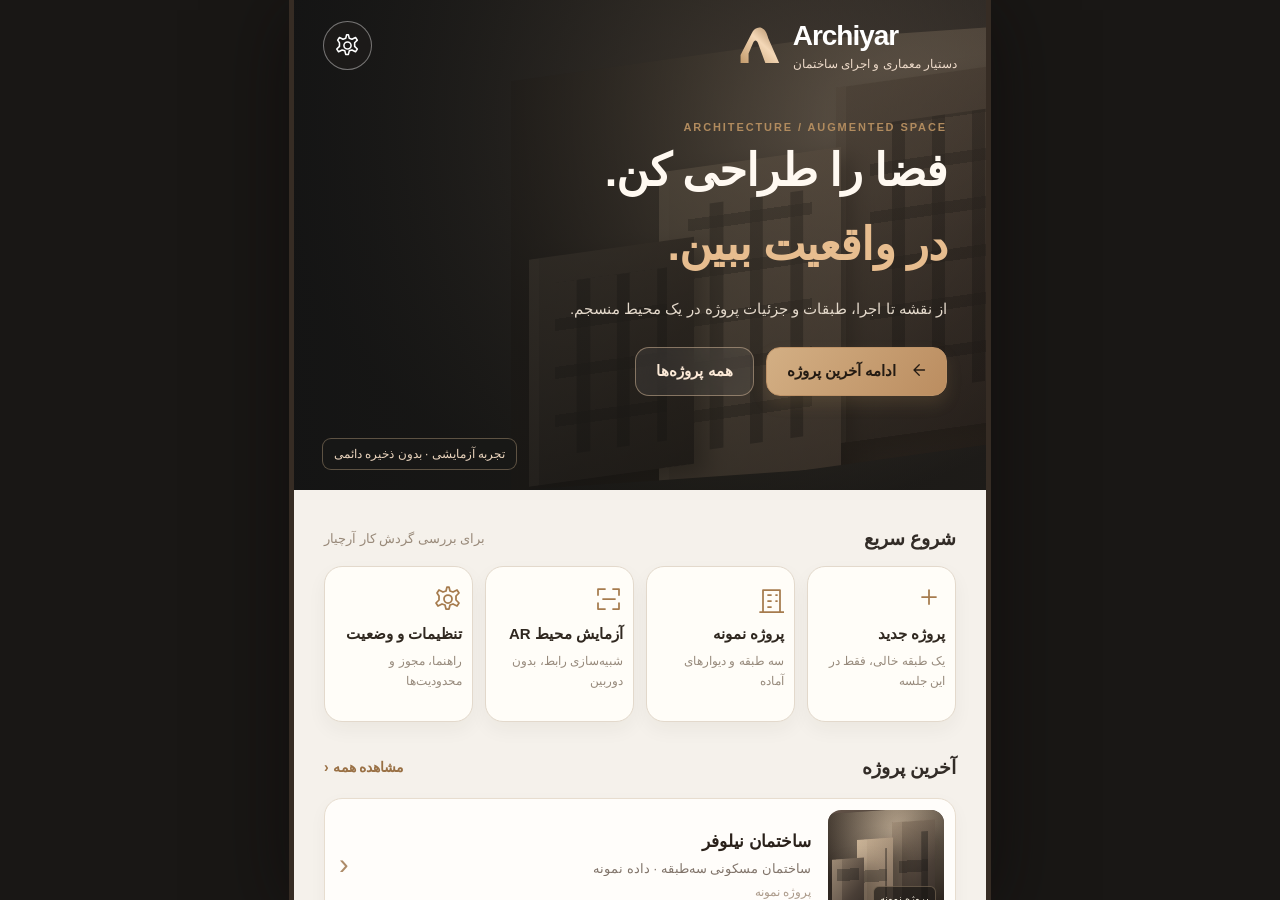
==== commit 81842bd4: "preview(archyar): deploy home, project dashboard and floor experience" ====
--- a/archyar-preview/index.html
+++ b/archyar-preview/index.html
@@ -5,9 +5,10 @@
 <meta name="viewport" content="width=device-width, initial-scale=1, viewport-fit=cover">
 <meta name="theme-color" content="#1a1a1a">
 <meta name="description" content="پیش‌نمایش تعاملی آرچیار؛ ابزار معماری کارگاهی. این نسخه شبیه‌سازی مرورگری است و قابلیت AR واقعی ندارد.">
-<title>Archiyar | پیش‌نمایش تبلت</title>
+<title>Archiyar | پروژه‌ها و محیط کار</title>
 <link rel="stylesheet" href="./styles.css">
 <link rel="stylesheet" href="./tablet.css">
+<link rel="stylesheet" href="./flow.css">
 </head>
 <body>
 <div class="app">
@@ -103,5 +104,6 @@
 <div class="modal-backdrop" id="modalBackdrop" role="dialog" aria-modal="true" aria-labelledby="modalTitle"><div class="modal"><h2 id="modalTitle"></h2><div id="modalBody"></div><div class="modal-foot"><button class="cta ghost" id="modalClose">بستن</button><button class="cta" id="modalPrimary">تأیید</button></div></div></div>
 <script src="./app.js" defer></script>
 <script src="./tablet.js" defer></script>
+<script src="./flow.js" defer></script>
 </body>
 </html>
--- a/archyar-preview/flow.css
+++ b/archyar-preview/flow.css
@@ -0,0 +1,284 @@
+/* Archiyar stage 2 – tablet app screen hierarchy + compact editor */
+:root{--fl-bg:#f5f2ec;--fl-paper:#fffdfa;--fl-text:#262320;--fl-muted:#8d8379;--fl-gold:#c49a6e;--fl-border:#e9dfd4;--fl-charcoal:#1a1918;--fl-radius:19px}
+.app{font-family:Tahoma,"Segoe UI",Arial,sans-serif}
+.flow-root{position:absolute;inset:0;z-index:40;overflow-y:auto;overscroll-behavior:contain;scrollbar-width:thin;background:var(--fl-bg);color:var(--fl-text);font-family:Tahoma,"Segoe UI",Arial,sans-serif;direction:rtl}
+.flow-root.flow-hidden{display:none}
+.flow-root button,.flow-sheet-backdrop button{font-family:inherit;transition:filter .17s,transform .17s}
+.flow-root button:active,.flow-sheet-backdrop button:active{transform:scale(.985)}
+.flow-root button:focus-visible,.flow-sheet-backdrop button:focus-visible{outline:3px solid #be935d;outline-offset:2px}
+.flow-root h1,.flow-root h2,.flow-root p,.flow-root h3{margin:0}
+.flow-root button{cursor:pointer}
+.flow-pagehead{position:sticky;top:0;z-index:7;min-height:93px;display:flex;align-items:center;gap:17px;padding:18px 32px;background:#fcfaf7ef;border-bottom:1px solid #e9e2d9;backdrop-filter:blur(18px);box-shadow:0 4px 15px #30282009}
+.flow-back{display:grid;place-items:center;width:48px;height:48px;border:1px solid #e2d8cc;border-radius:16px;background:#fff;color:#3c332b;flex-shrink:0}
+.flow-back svg{width:23px;height:23px;transform:rotate(180deg)}
+.flow-page-title{min-width:0;flex:1}
+.flow-page-title h1{font-size:23px;font-weight:800;letter-spacing:-.5px;line-height:1.35}
+.flow-brow,.flow-kicker{font:700 11px Arial,sans-serif;letter-spacing:1.9px;color:#b18b5e;direction:ltr;text-align:right;margin-bottom:5px}
+.flow-head-extra{display:flex;gap:9px;align-items:center}
+.flow-pagebody{padding:25px 30px 62px;max-width:940px;margin:0 auto}
+.flow-button{min-height:49px;display:inline-flex;align-items:center;justify-content:center;gap:9px;border-radius:14px;border:1px solid transparent;padding:11px 20px;font-size:15px;font-weight:750;line-height:1.3;white-space:nowrap}
+.flow-button svg{width:21px;height:21px}
+.flow-button.primary{background:linear-gradient(125deg,#d3af84,#bb8d60);color:#241b13;border-color:#be9368;box-shadow:0 8px 15px #aa87572d}
+.flow-button.outlined{background:#ffffffd6;color:#3e3025;border-color:#bda68e}
+.flow-button.soft{background:#eee5da;color:#564637;border-color:#e6d8c8}
+.flow-button.compact{min-height:42px;font-size:13px;padding:8px 13px;border-radius:12px}
+.flow-textlink{border:0;background:transparent;color:#997044;font-size:14px;font-weight:800;padding:7px 0}
+.flow-muted{color:#9d9082;font-size:13px}
+.flow-session-pill{display:inline-flex;padding:9px 12px;background:#ebe2d5;color:#775d40;border-radius:20px;border:1px solid #dcccba;font-size:12px;font-weight:750}
+.flow-panel{background:#fffdfa;border:1px solid #e6ddd2;border-radius:19px;padding:18px;box-shadow:0 10px 24px #332a1810;margin-bottom:15px;min-width:0}
+.flow-panelhead{display:flex;align-items:center;justify-content:space-between;gap:13px;margin-bottom:14px}
+.flow-panelhead h2{font-size:17px;font-weight:800}
+.flow-panelhead .flow-muted{font-size:12px}
+.flow-icon-btn{width:49px;height:49px;border-radius:50%;display:grid;place-items:center;border:1px solid #fff6;background:#1f1d1bad;color:#fff}
+.flow-icon-btn svg{height:25px;width:25px}
+.flow-lockup{display:flex;align-items:center;gap:8px;direction:ltr}
+.flow-logo-svg{width:51px;height:51px}
+.flow-lockup strong{display:block;font:600 28px Arial,sans-serif;letter-spacing:-1px;color:#fff}
+.flow-lockup small{display:block;font-size:12px;color:#eedbca;direction:rtl;margin-top:5px}
+.flow-home{min-height:100%;background:#f5f1eb}
+.flow-home-hero{min-height:490px;background:radial-gradient(ellipse at 63% 24%,#736559,#1d1d1b 76%);position:relative;overflow:hidden;color:#fff;isolation:isolate}
+.flow-home-hero:before{content:"";position:absolute;inset:0;background:linear-gradient(90deg,#141414ef 0%,#191713a3 57%,#1e181462 100%);z-index:-1}
+.flow-home-art{position:absolute;top:40px;right:-115px;width:590px;height:430px;overflow:hidden;opacity:.62;filter:contrast(1.12);transform:skewY(-4deg);z-index:-2}
+.flow-home-top{height:91px;padding:20px 29px;display:flex;align-items:center;justify-content:space-between;position:relative;z-index:2}
+.flow-home-content{position:relative;z-index:1;padding:26px 39px 45px;max-width:750px}
+.flow-home-content h1{font-size:clamp(29px,5vw,45px);font-weight:850;line-height:1.64;letter-spacing:-.8px;color:#fff9f1}
+.flow-home-content h1 em{font-style:normal;color:#e7bd8f}
+.flow-home-content p{color:#e4d9cb;font-size:15px;line-height:2;margin-top:12px;max-width:460px}
+.flow-home-cta{display:flex;gap:12px;margin-top:23px;flex-wrap:wrap}
+.flow-home-cta .outlined{color:#fbe9d7;background:#ffffff12;border-color:#cab0928c;backdrop-filter:blur(15px)}
+.flow-home-sidenote{position:absolute;bottom:20px;left:28px;font-size:12px;color:#ead4bd;background:#1a1917a6;border:1px solid #c6aa8866;border-radius:9px;padding:8px 11px}
+.flow-home-body{max-width:940px;margin:auto;padding:29px 30px 58px}
+.flow-section-line{display:flex;align-items:center;justify-content:space-between;gap:10px;margin:8px 0 16px}
+.flow-section-line h2{font-size:19px;font-weight:800;color:#322c27}
+.flow-section-line span{color:#998a7a;font-size:13px}
+.flow-quick-grid{display:grid;grid-template-columns:repeat(4,minmax(0,1fr));gap:12px;margin-bottom:30px}
+.flow-quick-tile{min-height:156px;border:1px solid #e3d9cc;border-radius:18px;padding:18px 10px;display:flex;flex-direction:column;align-items:flex-start;gap:8px;background:#fffdf8;text-align:right;box-shadow:0 8px 19px #3528180c}
+.flow-quick-tile svg{width:28px;height:28px;color:#a67b4d;margin-bottom:4px}
+.flow-quick-tile b{font-size:15px;color:#302820}
+.flow-quick-tile span{font-size:12px;color:#978a7c;line-height:1.7}
+.flow-project-list{display:grid;grid-template-columns:repeat(auto-fit,minmax(300px,1fr));gap:13px}
+.flow-project-card{display:flex;align-items:center;gap:17px;background:#fffdfa;border:1px solid #e7ddcf;border-radius:18px;padding:11px;cursor:pointer;box-shadow:0 6px 18px #4b36200a;min-width:0;text-align:right}
+.flow-project-cover{width:116px;height:109px;flex-shrink:0;position:relative;overflow:hidden;border-radius:13px;background:linear-gradient(145deg,#625247,#302b27);isolation:isolate}
+.flow-project-desc{display:flex;flex-direction:column;gap:9px;min-width:0;flex:1}
+.flow-project-desc strong{font-size:17px;color:#2a211a}
+.flow-project-desc span{font-size:13px;color:#81746a;overflow:hidden;text-overflow:ellipsis;white-space:nowrap}
+.flow-project-desc small{font-size:12px;color:#ac9b8b}
+.flow-card-chevron{color:#ad8b68;font-size:29px;margin:0 3px}
+.flow-overlay-tag{position:absolute;z-index:2;right:8px;bottom:8px;color:#fff8e9;background:#1b1714a6;border:1px solid #e1c49d4f;font-size:10px;border-radius:6px;padding:6px}
+.flow-building{position:absolute;inset:0;overflow:hidden;transform:skewY(-4deg);background:radial-gradient(ellipse at 60% 20%,#b3a18b,#302822 78%)}
+.flow-building .tower{position:absolute;background:linear-gradient(130deg,#8c7a67,#493e36 65%,#342c27);box-shadow:inset 10px 0 #d9c2a72f,12px 10px 20px #16110d66}
+.flow-building .tower:after{content:"";position:absolute;inset:12% 16%;background:repeating-linear-gradient(90deg,transparent 0 22px,#0c0d0da4 22px 35px,transparent 35px 40px),repeating-linear-gradient(0deg,transparent 0 29px,#0c0d0d81 29px 41px,transparent 41px 48px);opacity:.58}
+.flow-building .t1{top:12%;right:8%;width:37%;height:83%}
+.flow-building .t2{top:26%;right:44%;width:31%;height:75%;background:linear-gradient(130deg,#c4ad91,#726052)}
+.flow-building .t3{top:42%;right:69%;width:28%;height:53%}
+.flow-building .tower-shine{position:absolute;top:0;left:0;right:0;height:50%;background:linear-gradient(#f2d6ab14,transparent)}
+.flow-footnote,.flow-note{display:flex;align-items:flex-start;gap:11px;border:1px solid #e8d9c5;background:#efe8dd;color:#736352;border-radius:14px;padding:14px;margin-top:18px;font-size:13px;line-height:1.9}
+.flow-footnote svg,.flow-note svg{width:21px;height:21px;color:#a27d53;flex-shrink:0;margin-top:2px}
+.flow-project-hero{height:220px;border-radius:22px;background:linear-gradient(120deg,#312b28,#746353);overflow:hidden;display:flex;position:relative;box-shadow:0 16px 26px #2619102a;margin-bottom:18px;color:#fff;isolation:isolate}
+.flow-project-hero-art{position:absolute;left:0;right:42%;top:0;bottom:0;opacity:.82;z-index:-1}
+.flow-project-hero-copy{margin:auto 32px auto auto;max-width:58%;text-shadow:0 2px 8px #111a}
+.flow-project-hero h2{font-size:26px;margin-bottom:13px}
+.flow-project-hero p{font-size:14px;color:#e9dbc9}
+.flow-hero-meta{display:flex;align-items:center;gap:8px;color:#e3c4a3;margin-top:22px;font-size:12px}
+.flow-hero-meta svg{width:18px;height:18px}
+.flow-metrics{display:grid;grid-template-columns:repeat(4,minmax(0,1fr));gap:10px;margin-bottom:17px}
+.flow-metrics div{display:flex;flex-direction:column;gap:7px;min-width:0;border:1px solid #e8ded2;border-radius:16px;background:#fffdf9;padding:15px 17px}
+.flow-metrics span{font-size:13px;color:#837464}
+.flow-metrics b{font:bold 25px Arial,Tahoma,sans-serif;direction:ltr;text-align:right;color:#3e3328}
+.flow-metrics small{font-size:12px;color:#ab9b8a}
+.flow-primary-row{display:flex;align-items:center;gap:12px;margin-bottom:20px}
+.flow-primary-row .flow-button{flex:1}
+.flow-dashboard-grid{display:grid;grid-template-columns:1fr 1fr;gap:14px;align-items:start}
+.flow-floor-item{display:flex;gap:11px;align-items:center;width:100%;padding:13px 3px;border:0;border-bottom:1px solid #efe8df;background:transparent;color:#362d26;text-align:right}
+.flow-floor-item:last-child{border-bottom:0}
+.flow-floor-number{width:42px;height:42px;border-radius:13px;border:1px solid #e2cba7;background:#f3e7d5;display:grid;place-items:center;font-size:16px;font-weight:bold;color:#9d744b;flex-shrink:0}
+.flow-floor-text{flex:1;display:flex;flex-direction:column;gap:5px;min-width:0}
+.flow-floor-text strong{font-size:15px}
+.flow-floor-text small,.flow-floor-area{font-size:12px;color:#9d8b7a;white-space:nowrap}
+.flow-action-line{display:flex;align-items:center;gap:13px;width:100%;text-align:right;border:0;border-bottom:1px solid #eee5dc;background:none;color:#44382c;min-height:64px;padding:11px 4px}
+.flow-action-line:last-child{border:0}
+.flow-action-line>svg{width:25px;height:25px;color:#b28a59;flex-shrink:0}
+.flow-action-line span:not(.flow-card-chevron){display:flex;flex-direction:column;flex:1;gap:6px}
+.flow-action-line b{font-size:14px}
+.flow-action-line small{font-size:12px;color:#968778}
+.flow-action-line.large{background:#fffdfa;border:1px solid #e6dace;padding:18px;border-radius:17px;margin-bottom:11px}
+.flow-floor-hero{background:#272421;color:#fbf0e1;display:flex;align-items:center;gap:24px;border-radius:21px;padding:20px 24px;margin-bottom:20px}
+.flow-floor-hero h2{font-size:21px;margin:8px 0}
+.flow-floor-hero p{font-size:15px;margin-bottom:10px;color:#e8d2b8}
+.flow-floor-map{width:180px;height:136px;background:linear-gradient(110deg,#3b3834,#242322);border:1px solid #806d56;border-radius:14px;display:grid;place-items:center;flex-shrink:0}
+.flow-floor-map svg{width:90%;height:90%}
+.flow-file-status{display:flex;gap:13px;align-items:center;background:#f6f2ed;border-radius:14px;padding:14px}
+.flow-file-status svg{width:31px;height:31px;color:#ad865a}
+.flow-file-status b,.flow-file-status small{display:block}
+.flow-file-status b{font-size:14px;color:#453a30}
+.flow-file-status small{font-size:12px;color:#9b8b7b;margin-top:6px}
+.flow-panel-buttons{display:flex;gap:9px;margin-top:12px;flex-wrap:wrap}
+.flow-inline-note{font-size:12px;color:#a09283;line-height:1.9;margin-top:11px}
+.flow-layer-row{display:flex;align-items:center;justify-content:space-between;padding:12px 2px;border-bottom:1px solid #eee5db;font-size:14px}
+.flow-layer-row:last-of-type{border-bottom:0}
+.flow-layer-row span{display:flex;gap:9px;align-items:center}
+.flow-layer-row small{font-size:11px;color:#aa9a89}
+.flow-layer-row input{width:20px;height:20px;accent-color:#b69166;cursor:pointer}
+.flow-reference-head{background:linear-gradient(130deg,#3d352d,#211f1c);color:#f7e9d6;text-align:center;padding:28px 24px;border-radius:24px}
+.flow-reference-head>svg{width:50px;height:50px;color:#e8bb81;margin-bottom:11px}
+.flow-reference-head h2{font-size:23px;margin-bottom:10px}
+.flow-reference-head p{font-size:14px;line-height:2;color:#d9c8b5;max-width:575px;margin:auto}
+.flow-ref-grid{display:grid;grid-template-columns:1fr 1fr;gap:14px;margin-top:17px}
+.flow-ref-choice{min-height:215px;display:flex;flex-direction:column;align-items:flex-start;gap:13px;background:#fffdf8;color:#322a22;border:1px solid #e3d6c4;border-radius:21px;padding:22px;text-align:right}
+.flow-ref-choice svg{width:36px;height:36px;color:#b48a57}
+.flow-ref-choice b{font-size:19px}
+.flow-ref-choice span{font-size:14px;color:#74695e;line-height:1.9}
+.flow-ref-choice small{font-size:12px;color:#a38665;margin-top:auto}
+.flow-empty{min-height:320px;display:flex;align-items:center;justify-content:center;flex-direction:column;gap:15px;text-align:center;background:#fffdfa;border:1px dashed #d6c2aa;border-radius:23px;padding:30px}
+.flow-empty svg{height:48px;width:48px;color:#b5946f}
+.flow-empty h2{font-size:19px}
+.flow-empty p{font-size:14px;color:#968577;line-height:2}
+.flow-photo-grid{display:grid;grid-template-columns:repeat(3,minmax(0,1fr));gap:13px}
+.flow-photo{border:1px solid #ded1c1;background:#fff;border-radius:16px;overflow:hidden;padding:0;color:#3e3326;text-align:right;font-size:13px}
+.flow-photo img{width:100%;aspect-ratio:1.15;object-fit:cover;display:block}
+.flow-photo span{display:block;padding:10px;overflow:hidden;white-space:nowrap;text-overflow:ellipsis}
+.flow-addline{display:flex;align-items:center;justify-content:center;gap:9px;min-height:75px;width:100%;border:1px dashed #d3b692;border-radius:16px;background:#f7f0e7;color:#926e46;font-size:16px;font-weight:bold;margin-top:16px}
+.flow-addline svg{height:25px;width:25px}
+.flow-sheet-backdrop{position:absolute;inset:0;z-index:80;background:#171310ba;backdrop-filter:blur(8px);display:none;align-items:center;justify-content:center;padding:22px;direction:rtl}
+.flow-sheet-backdrop.open{display:flex}
+.flow-sheet{width:min(570px,100%);max-height:88dvh;display:flex;flex-direction:column;background:#fdfbf7;color:#342b23;border:1px solid #e1c6a3;border-radius:23px;overflow:hidden;box-shadow:0 25px 100px #08060488}
+.flow-sheet>header{display:flex;align-items:center;gap:16px;justify-content:space-between;padding:21px 23px 16px;border-bottom:1px solid #eee5dc}
+.flow-sheet>header h3{font-size:21px;font-weight:850}
+.flow-sheet>header button{width:39px;height:39px;border-radius:12px;background:#f0e9e1;border:0;color:#7d6a56;font-size:24px}
+#flowSheetBody{padding:20px 23px;overflow-y:auto;scrollbar-width:thin;font-size:14px;line-height:2;color:#594b3d}
+#flowSheetBody p{margin:0 0 16px}
+.flow-sheet>footer{display:flex;gap:9px;padding:14px 23px 22px;justify-content:flex-end;flex-wrap:wrap}
+.flow-sheet>footer:empty{display:none}
+.flow-input-label{display:flex;flex-direction:column;gap:9px;color:#68513e;font-size:14px;font-weight:bold;margin-bottom:16px}
+.flow-input-label input{width:100%;min-height:48px;border:1px solid #d9c9b7;border-radius:12px;color:#302921;background:#fff;padding:10px 13px;font:15px Tahoma,Arial,sans-serif;outline:none}
+.flow-input-label input:focus{border-color:#b58b61;box-shadow:0 0 0 3px #b58b6120}
+.flow-fields-two{display:grid;grid-template-columns:1fr 1fr;gap:13px}
+.flow-field-hint{color:#9b7d5c;font-size:12px}
+.flow-settings-list>div{display:flex;align-items:center;gap:13px;padding:13px 0;border-bottom:1px solid #eaded2}
+.flow-settings-list svg{width:29px;height:29px;flex-shrink:0;color:#b58a60}
+.flow-settings-list span{display:flex;flex-direction:column;gap:5px}
+.flow-settings-list b{font-size:15px}
+.flow-settings-list small{font-size:12px;line-height:1.9;color:#93806d}
+.flow-steps>div{display:flex;align-items:center;gap:12px;border-bottom:1px solid #eadfd3;padding:11px 0;font-size:14px}
+.flow-steps span{display:grid;place-items:center;width:32px;height:32px;background:#ead7be;border:1px solid #d4b894;color:#6b4d2d;border-radius:50%;font-weight:bold}
+.flow-total-grid{display:grid;grid-template-columns:1fr 1fr;gap:10px;margin-bottom:18px}
+.flow-total-grid div{background:#f4e8d7;border:1px solid #e2cbab;border-radius:13px;padding:14px}
+.flow-total-grid small{display:block;color:#84705a;font-size:12px}
+.flow-total-grid b{display:block;font-size:24px;margin-top:5px;color:#33271a;direction:ltr;text-align:right}
+.flow-quantity-row{display:flex;gap:15px;align-items:center;justify-content:space-between;border-bottom:1px solid #e9ded0;padding:12px 0;font-size:14px}
+.flow-quantity-row span{flex:1}
+.flow-quantity-row b{font-size:13px;color:#6d4e2d;white-space:nowrap}
+.flow-marker-preview{max-width:310px;margin:12px auto;border:1px solid #ded2c4;box-shadow:0 5px 15px #0001;overflow:hidden}
+.flow-marker-preview svg{width:100%;height:auto;display:block}
+.flow-dialog-image{width:100%;max-height:50vh;object-fit:contain;border-radius:12px}
+.flow-editor-back{display:none;width:48px;min-width:48px;height:48px;place-items:center;background:#302821d9;border:1px solid #e2c09b;border-radius:50%;color:#fff}
+.flow-editor-back svg{width:23px;height:23px;transform:rotate(180deg)}
+.flow-editor .topbar{padding-left:18px;gap:8px}
+.flow-editor .topbar .brand{font-size:25px;cursor:pointer}
+.flow-editor .topbar .brand-icon{width:41px}
+.flow-editor .topbar .brand-icon svg{width:43px}
+.flow-editor .left-rail{width:74px;padding:5px 4px;top:122px;left:14px;border-radius:20px}
+.flow-editor .rail-item{height:70px;font-size:13px;gap:5px;border-radius:14px}
+.flow-editor .rail-item svg{width:25px;height:25px}
+.flow-editor .mini-map{width:190px;right:15px;top:101px;padding:10px 11px;border-radius:18px}
+.flow-editor .mini-map strong{font-size:15px}
+.flow-editor .mini-map-body{height:122px}
+.flow-editor .tool-dock{left:124px;right:15px;bottom:95px;height:222px;padding:10px 12px;border-radius:22px}
+.flow-editor .dock-grip{margin-bottom:9px}
+.flow-editor .dock-tabs{height:41px;margin-bottom:10px}
+.flow-editor .dock-tab{font-size:13px}
+.flow-editor .asset-scroll{height:125px}
+.flow-editor .asset-card{height:120px;min-width:102px;flex-basis:102px;font-size:13px;padding:9px 5px}
+.flow-editor .asset-shape{height:69px}
+.flow-editor .asset-shape svg{height:68px}
+.flow-editor .mode-switch{bottom:112px;left:15px;padding:5px;border-radius:18px}
+.flow-editor .mode-switch button{width:62px;height:53px;font-size:16px}
+.flow-editor .workspace-actions.right-tablet{bottom:340px;right:16px}
+.flow-editor .action-round{width:47px;height:47px;min-width:47px;font-size:22px}
+.flow-editor .scale-tag{bottom:328px;left:15px;font-size:11px}
+.flow-editor .quick-actions{bottom:8px;height:73px}
+.flow-editor .quick-actions .touch-circle{width:52px;height:52px;min-width:52px;font-size:25px}
+.flow-editor .quick-actions .add-main{width:69px;height:69px}
+.flow-editor .quick-actions .finish{height:54px;min-width:120px;font-size:16px;right:16px}
+.flow-editor .properties{right:15px;top:310px;bottom:326px;width:270px}
+.flow-editor .floating-tag{top:95px}
+.flow-editor .sidebar{top:95px}
+.flow-root::-webkit-scrollbar{width:6px}
+.flow-root::-webkit-scrollbar-thumb{background:#d0bdab;border-radius:6px}
+@media(max-width:760px){
+ .flow-pagehead{padding:15px 20px;min-height:81px}.flow-page-title h1{font-size:21px}
+ .flow-pagebody{padding:20px 18px 46px}
+ .flow-home-top{padding:16px 21px}.flow-home-content{padding:18px 24px 40px}
+ .flow-home-body{padding:22px 19px 46px}
+ .flow-home-hero{min-height:455px}.flow-home-art{right:-200px}
+ .flow-quick-grid{gap:9px}
+ .flow-quick-tile{min-height:155px;padding:14px 9px}
+ .flow-quick-tile b{font-size:13px}
+ .flow-quick-tile span{font-size:11px}
+ .flow-metrics div{padding:12px}.flow-metrics b{font-size:22px}
+ .flow-dashboard-grid{gap:11px}
+ .flow-floor-hero{gap:15px}
+ .flow-floor-map{width:145px;height:118px}
+ .flow-editor .left-rail{top:109px;left:8px;width:65px}
+ .flow-editor .rail-item{height:63px;font-size:12px}
+ .flow-editor .mini-map{top:91px;right:9px;width:160px}
+ .flow-editor .mini-map-body{height:103px}
+ .flow-editor .tool-dock{left:97px;right:9px;bottom:88px;height:209px;padding:8px}
+ .flow-editor .dock-tabs{height:40px;margin-bottom:7px}.flow-editor .dock-tab{font-size:12px}
+ .flow-editor .asset-scroll{height:121px}.flow-editor .asset-card{height:116px;min-width:94px;flex-basis:94px}
+ .flow-editor .mode-switch{left:8px;bottom:108px}.flow-editor .mode-switch button{height:50px;width:57px}
+ .flow-editor .workspace-actions.right-tablet{bottom:313px;right:9px}
+ .flow-editor .scale-tag{bottom:308px;left:8px}
+ .flow-editor .properties{right:9px;bottom:305px;top:268px}
+ .flow-editor .quick-actions .finish{right:8px;min-width:103px}
+ .flow-editor .floating-tag{top:86px}
+}
+@media(max-width:560px){
+ .flow-quick-grid{grid-template-columns:repeat(2,minmax(0,1fr))}
+ .flow-quick-tile{min-height:127px}
+ .flow-home-content h1{font-size:29px}
+ .flow-home-content p{font-size:14px}
+ .flow-home-hero{min-height:420px}
+ .flow-project-list{grid-template-columns:1fr}
+ .flow-project-cover{width:95px;height:92px}
+ .flow-pagehead{padding:12px;gap:10px}
+ .flow-page-title h1{font-size:19px}
+ .flow-pagehead .flow-button.compact{font-size:12px;padding:9px}
+ .flow-project-hero{height:190px}
+ .flow-project-hero-copy{margin-right:20px;max-width:68%}
+ .flow-project-hero h2{font-size:21px}
+ .flow-metrics{grid-template-columns:repeat(2,1fr)}
+ .flow-dashboard-grid{grid-template-columns:1fr}
+ .flow-floor-hero{padding:13px;gap:10px}
+ .flow-floor-map{width:105px;height:112px}
+ .flow-floor-hero h2{font-size:17px}
+ .flow-floor-hero p{font-size:12px}
+ .flow-primary-row .flow-button{font-size:12px;padding:9px}
+ .flow-ref-grid{grid-template-columns:1fr}
+ .flow-ref-choice{min-height:165px}
+ .flow-photo-grid{grid-template-columns:repeat(2,1fr)}
+ .flow-fields-two{grid-template-columns:1fr}
+ .flow-sheet-backdrop{padding:12px}
+ .flow-sheet>header{padding:16px}
+ #flowSheetBody{padding:16px}
+ .flow-sheet>footer{padding:12px}
+ .flow-editor .topbar .brand{font-size:18px}
+ .flow-editor .topbar .brand-icon{width:30px}
+ .flow-editor .topbar .brand-icon svg{width:32px}
+ .flow-editor-back{height:38px;width:38px;min-width:38px}
+ .flow-editor .left-rail{width:55px;top:99px;left:5px}
+ .flow-editor .rail-item{height:55px;font-size:11px}
+ .flow-editor .rail-item svg{width:23px;height:23px}
+ .flow-editor .mini-map{top:82px;width:137px}
+ .flow-editor .mini-map-body{height:84px}
+ .flow-editor .tool-dock{left:72px;right:6px;bottom:79px;height:190px}
+ .flow-editor .asset-scroll{height:105px}.flow-editor .asset-card{height:101px}
+ .flow-editor .asset-shape{height:59px}.flow-editor .asset-shape svg{height:58px}
+ .flow-editor .dock-tabs{height:35px;margin-bottom:7px}.flow-editor .dock-tab{font-size:11px}
+ .flow-editor .mode-switch{left:5px;bottom:95px}.flow-editor .mode-switch button{height:43px;width:48px}
+ .flow-editor .workspace-actions.right-tablet{bottom:288px}
+ .flow-editor .scale-tag{bottom:284px}
+ .flow-editor .properties{top:235px;bottom:283px}
+ .flow-editor .quick-actions .finish{font-size:13px;min-width:86px}
+}
+@media(prefers-reduced-motion:reduce){.flow-root button,.flow-sheet-backdrop button{transition:none}}
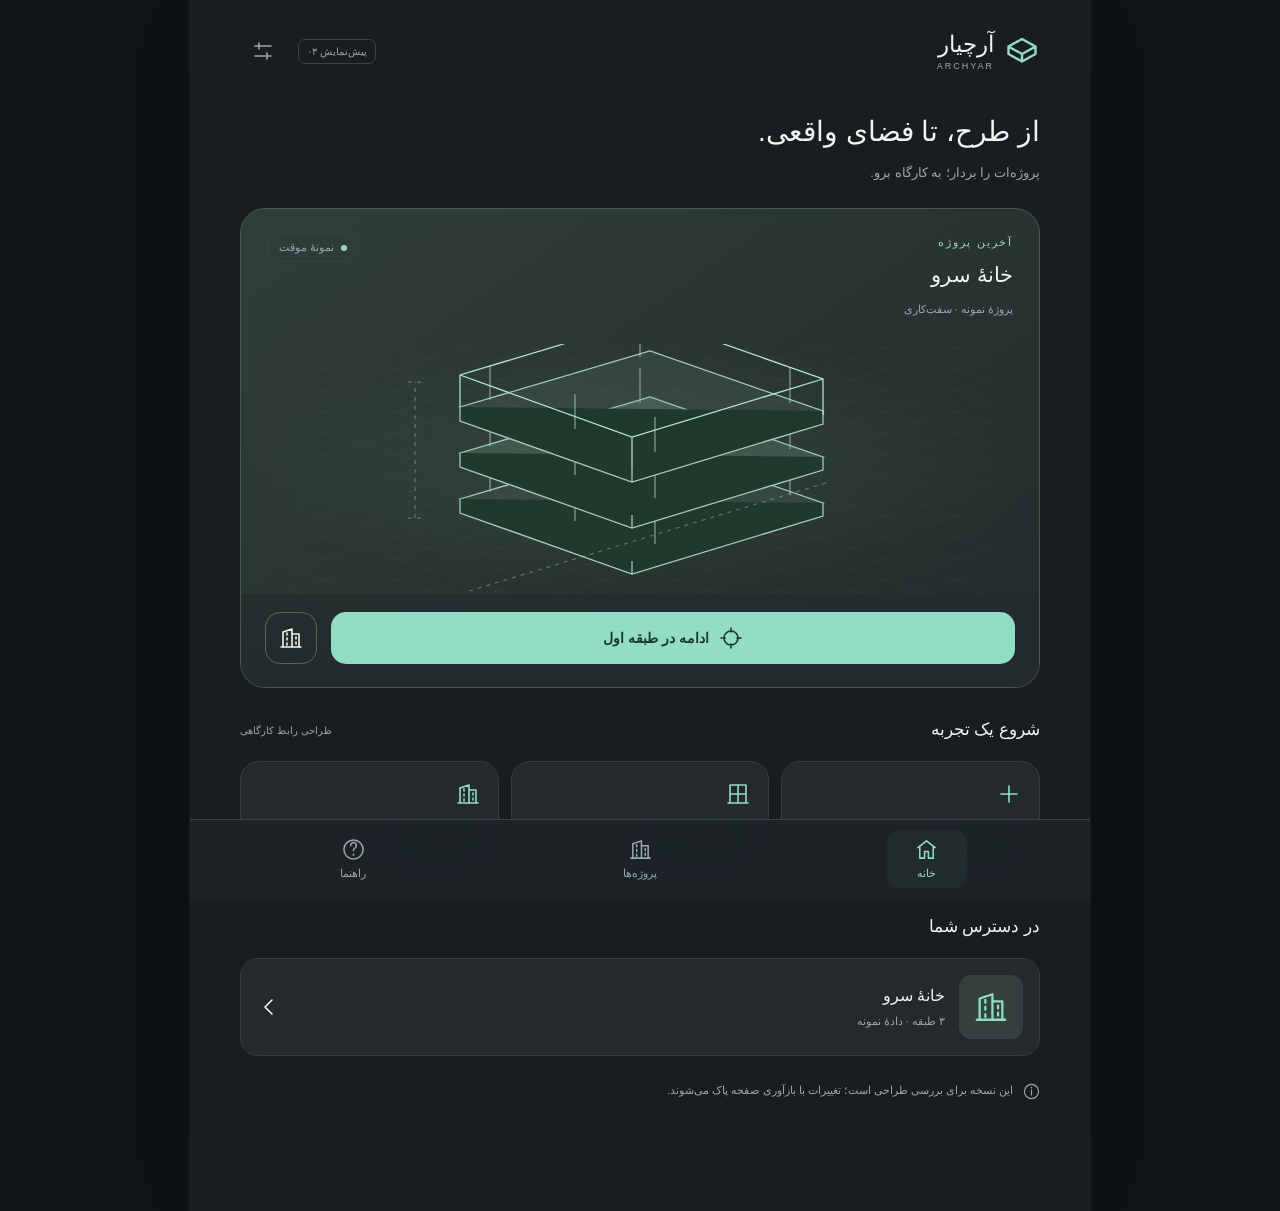
==== commit 5c1f3717: "preview(archyar): publish stage 3 graphite reticle studio Mirror preview assets from archyar commit " ====
--- a/archyar-preview/index.html
+++ b/archyar-preview/index.html
@@ -1,109 +1,2 @@
-<!DOCTYPE html>
-<html lang="fa" dir="rtl">
-<head>
-<meta charset="utf-8">
-<meta name="viewport" content="width=device-width, initial-scale=1, viewport-fit=cover">
-<meta name="theme-color" content="#1a1a1a">
-<meta name="description" content="پیش‌نمایش تعاملی آرچیار؛ ابزار معماری کارگاهی. این نسخه شبیه‌سازی مرورگری است و قابلیت AR واقعی ندارد.">
-<title>Archiyar | پروژه‌ها و محیط کار</title>
-<link rel="stylesheet" href="./styles.css">
-<link rel="stylesheet" href="./tablet.css">
-<link rel="stylesheet" href="./flow.css">
-</head>
-<body>
-<div class="app">
-  <header class="topbar">
-    <button class="icon-button mobile-project" id="mobileNav" aria-label="منوی پروژه">☰</button>
-    <div class="brand"><span class="brand-icon"><svg fill="none" viewBox="0 0 32 32" stroke="currentColor" stroke-width="2.2"><path d="m4 25 12-19 12 19H4Z"/><path d="M12 25v-9h8v9"/><path d="m16 6 5 8"/></svg></span><div>آرچیار<div class="brand-sub">دستیار طراحی و اجرای ساختمان</div></div></div>
-    <span class="top-separator"></span>
-    <div class="breadcrumb"><span>پروژه‌های من</span><span>‹</span><strong>ساختمان نمونه نیلوفر</strong><span>‹</span><strong id="crumbFloor">طبقه همکف</strong></div>
-    <div class="grow"></div>
-    <span class="demo-pill">● پیش‌نمایش آزمایشی · بدون ذخیره دائمی</span>
-    <div class="top-actions">
-      <button class="icon-button shortcut" id="openRevisions" title="Snapshot و Revision">◷ <span style="font-size:11px">نسخه‌ها</span></button>
-      <button class="icon-button" id="undoBtn" title="برگشت (Ctrl+Z)" aria-label="برگشت">↶</button>
-      <button class="icon-button" id="redoBtn" title="بازانجام (Ctrl+Y)" aria-label="بازانجام">↷</button>
-      <button class="icon-button shortcut" id="helpBtn" title="راهنما">؟</button>
-    </div>
-  </header>
-  <div class="main">
-    <aside class="sidebar" id="sidebar">
-      <div class="section-head"><span class="section-title">پروژه فعال</span><span class="tiny-label">DEMO 01</span></div>
-      <div class="project-preview"><div class="overlay"><h3>ساختمان نیلوفر</h3><p>پروژه آزمایشی · اطلاعات نمایشی</p></div></div>
-      <div class="stats">
-        <div class="small-card stat"><span>مساحت فضاهای بسته</span><strong id="statsArea" dir="ltr">—</strong><span>متر مربع</span></div>
-        <div class="small-card stat"><span>طول دیوار</span><strong id="statsWall" dir="ltr">—</strong><span>متر طول</span></div>
-      </div>
-      <div class="side-block"><div class="section-head"><span class="section-title">طبقات پروژه</span><span class="tiny-label">۳ طبقه · نمونه</span></div><div id="floorList"></div></div>
-      <div class="side-block"><div class="section-head"><span class="section-title">لایه‌های نمایشی</span><span class="tiny-label">نمای همین طبقه</span></div>
-        <label class="layer-item"><span class="layer-ico">▤</span><span>دیوارها</span><span class="count" id="wallCount">۰</span><input id="layerWalls" type="checkbox" checked></label>
-        <label class="layer-item"><span class="layer-ico">▱</span><span>سطح فضاها</span><span class="count" id="roomCount">۰</span><input id="layerRooms" type="checkbox" checked></label>
-        <label class="layer-item"><span class="layer-ico">⌁</span><span>مسیر تأسیسات نمونه</span><input id="layerMep" type="checkbox" checked></label>
-      </div>
-      <div class="side-block"><div class="section-head"><span class="section-title">مدارک و اطلاعات</span></div>
-        <button class="small-card" style="display:block;width:100%;text-align:right;color:#567085;margin-bottom:8px" id="pdfBtn">▧　نقشه PDF مرجع <small style="display:block;color:#a0aebb;margin-top:5px">اتصال به نقشه در مراحل بعد</small></button>
-        <button class="small-card" style="display:block;width:100%;text-align:right;color:#567085" id="galleryBtn">▧　گالری و سوابق <small style="display:block;color:#a0aebb;margin-top:5px">نمای آزمایشی</small></button>
-      </div>
-      <div class="sidebar-foot">این پیش‌نمایش فقط جریان کار و هندسه نمونه را نشان می‌دهد. هیچ پروژه‌ای در سرور یا حافظه دائمی مرورگر ذخیره نمی‌شود.</div>
-    </aside>
-    <section class="workspace">
-      <div class="workspace-head">
-        <h2 id="workspaceTitle">محیط طراحی</h2>
-        <div class="tab-list" role="tablist" aria-label="حالت نمایش">
-          <button class="tab active" data-view="plan">▤ نقشه ۲بعدی</button>
-          <button class="tab" data-view="iso">◇ نمای حجمی</button>
-          <button class="tab" data-view="ar">◎ پوسته AR</button>
-        </div>
-        <div class="extra-head"><span class="tiny-label" id="headMetrics">واحد: متر</span></div>
-      </div>
-      <div class="viewport" id="viewport">
-        <div class="grid-background" id="gridBackground"></div>
-        <svg class="canvas selecting" id="scene" viewBox="0 0 1200 760" preserveAspectRatio="xMidYMid meet" aria-label="بوم طراحی"></svg>
-        <div class="ar-panel" id="arPanel">
-          <div class="ar-card">
-            <div style="font-size:40px">◎</div>
-            <span class="ar-badge">شبیه‌سازی رابط · بدون دوربین یا اندازه‌گیری واقعی</span>
-            <h3>محیط واقعیت افزوده آرچیار</h3>
-            <p>در نسخه نیتیو، پروژه روی محل واقعی با مارکر یا بدون مارکر هم‌راستا می‌شود. ابزارهای گونیا، زاویه‌سنج و شاقول در حالت اجرا بدون نمایش دیوارهای مدل استفاده خواهند شد.</p>
-            <div class="two-col"><button class="cta secondary" id="markerDemo">◫ نمایش جریان مارکر</button><button class="cta ghost" id="executionDemo">⌖ ابزارهای اجرا</button></div>
-          </div>
-        </div>
-        <div class="floating-tag"><span class="floor-indicator" id="floorTag">همکف +۰٫۰۰</span><span id="viewDescription">ترسیم پلان در مقیاس نمونه</span></div>
-        <div class="workspace-actions">
-          <button class="action-round" id="fitBtn" title="بازنشانی نما" aria-label="بازنشانی نما">⌖</button>
-          <button class="action-round" id="snapBtn" title="روشن / خاموش کردن اسنپ" aria-label="اسنپ">⊙</button>
-          <button class="action-round" id="roomsBtn" title="مشاهده متره" aria-label="متره">▦</button>
-        </div>
-        <div class="context-tools" id="contextTools" aria-label="ابزارهای دیوار منتخب">
-          <button title="ویرایش ویژگی‌ها" data-context="properties">⚙</button>
-          <button title="قفل / بازکردن قفل" data-context="lock">♙</button>
-          <button title="ایجاد آفست" data-context="offset">⇆</button>
-          <button title="حذف دیوار" class="danger" data-context="delete">⌫</button>
-        </div>
-        <div class="scale-tag" id="scaleTag">شبکه ۰٫۵ متر · ابعاد نمونه</div>
-        <div class="preview-info">برای ترسیم دیوار، ابتدا یک نقطه و سپس نقطه پایان را انتخاب کنید.</div>
-        <div class="bottom-tools" id="tools">
-          <button class="tool active" data-tool="select" title="انتخاب تکی"><span class="symbol">↖</span><span>انتخاب</span></button>
-          <button class="tool" data-tool="wall" title="ترسیم دیوار از دو نقطه"><span class="symbol">▥</span><span>دیوار</span></button>
-          <button class="tool" data-tool="offset" title="آفست دیوار انتخاب‌شده"><span class="symbol">⇆</span><span>آفست</span></button>
-          <button class="tool" data-tool="measure" title="اندازه‌گیری نمونه"><span class="symbol">⌁</span><span>اندازه</span></button>
-          <span class="tool-divider"></span>
-          <button class="tool" data-tool="quantities" title="متره"><span class="symbol">▦</span><span>متره</span></button>
-          <button class="tool" data-tool="snapshot" title="ثبت نقطه بازگشت موقت"><span class="symbol">◷</span><span>Snapshot</span></button>
-        </div>
-        <div class="toast" id="toast" role="status" aria-live="polite"></div>
-      </div>
-      <div class="statusbar"><span><strong id="statusText">آماده</strong></span><span id="statusTool">ابزار: انتخاب</span><span id="statusSnap">اسنپ: فعال</span><span class="end">آرچیار | پیش‌نمایش مرورگری v0.1</span></div>
-    </section>
-    <aside class="properties" id="properties">
-      <div class="section-head"><span class="section-title">مشخصات و ابزارها</span><button class="link-button" id="closeProps" title="بستن">×</button></div>
-      <div id="propertiesContent" style="display:flex;flex-direction:column;flex:1;gap:16px"></div>
-    </aside>
-  </div>
-</div>
-<div class="modal-backdrop" id="modalBackdrop" role="dialog" aria-modal="true" aria-labelledby="modalTitle"><div class="modal"><h2 id="modalTitle"></h2><div id="modalBody"></div><div class="modal-foot"><button class="cta ghost" id="modalClose">بستن</button><button class="cta" id="modalPrimary">تأیید</button></div></div></div>
-<script src="./app.js" defer></script>
-<script src="./tablet.js" defer></script>
-<script src="./flow.js" defer></script>
-</body>
-</html>+<!doctype html>
+<html lang="fa" dir="rtl"><head><meta charset="utf-8"><meta name="viewport" content="width=device-width, initial-scale=1, viewport-fit=cover"><meta name="theme-color" content="#191d20"><meta name="description" content="پیش‌نمایش تعاملی طراحی آرچیار؛ خانه، پروژه و محیط کار"><title>آرچیار — پیش‌نمایش طراحی ۳</title><link rel="stylesheet" href="studio.css?v=3.1"></head><body><div id="app"></div><div id="overlay"></div><div id="toast" role="status" aria-live="polite"></div><script src="studio.js?v=3.1" defer></script></body></html>
--- a/archyar-preview/studio.css
+++ b/archyar-preview/studio.css
@@ -0,0 +1,8 @@
+:root{color-scheme:dark;--bg:#191d20;--panel:#23292d;--panel2:#2c3338;--line:#394247;--muted:#9ba8ae;--text:#f1f4f3;--accent:#93ddc6;--ink:#18392f;--danger:#ffaaaa;font-family:Tahoma,"Segoe UI",sans-serif;font-size:14px}
+*{box-sizing:border-box}body{margin:0;background:#101416;color:var(--text)}button,input,select{font:inherit}button{border:0;color:inherit;cursor:pointer;touch-action:manipulation}button:disabled{opacity:.35;cursor:default}button:focus-visible,input:focus-visible,select:focus-visible,[tabindex]:focus-visible{outline:3px solid var(--accent);outline-offset:4px}button{transition:background .16s,transform .16s}button:active:not(:disabled){transform:scale(.97)}svg{display:block}button svg{width:24px;height:24px;flex-shrink:0}h1,h2,h3,p{margin:0}h1{font-size:28px;font-weight:500;line-height:1.7}h2{font-size:21px;font-weight:500;line-height:1.7}h3{font-size:16px;font-weight:500;line-height:1.8}p{line-height:1.9}small{font-size:11px}.muted{color:var(--muted)}.eyebrow{font-size:11px;letter-spacing:1.8px;color:var(--accent)}.mono{font-family:Consolas,monospace;direction:ltr}.row{display:flex;align-items:center;gap:12px}.spread{justify-content:space-between}.grow{flex:1}.stack{display:grid;gap:16px}.icon{width:24px;height:24px;display:block}.icon-btn{width:46px;height:46px;border-radius:15px;display:grid;place-items:center;background:var(--panel2)}.subtle{background:transparent;color:var(--muted)}.chip{display:inline-flex;align-items:center;gap:7px;border:1px solid var(--line);border-radius:99px;padding:7px 11px;font-size:11px;color:var(--muted)}.dot{width:6px;height:6px;border-radius:50%;background:var(--accent);display:inline-block}.primary{background:var(--accent);color:var(--ink);min-height:52px;border-radius:15px;padding:13px 20px;display:flex;align-items:center;justify-content:center;gap:10px;font-weight:600}.secondary{background:var(--panel2);min-height:50px;border-radius:15px;padding:13px 18px;display:flex;align-items:center;justify-content:center;gap:10px}.text-btn{color:var(--accent);background:transparent;min-height:44px;padding:10px}.wide{width:100%}.danger{color:var(--danger)}.divider{border-top:1px solid var(--line);margin:8px 0}.section-title{display:flex;justify-content:space-between;align-items:center;margin:28px 0 16px}.section-title h2{font-size:17px}.tag{font-size:10px;border-radius:7px;padding:5px 8px;background:#33453f;color:var(--accent)}
+#app{max-width:900px;margin:auto;min-height:100dvh;background:var(--bg);position:relative}.screen{padding:28px 34px 110px;min-height:100dvh;animation:enter .25s ease}.topbar{display:flex;justify-content:space-between;align-items:center;gap:12px;margin-bottom:34px}.brand{display:flex;gap:10px;align-items:center;font-size:23px}.brand-symbol{width:36px;height:36px;color:var(--accent)}.brand small{font-size:9px;letter-spacing:2px;display:block;color:var(--muted);margin-top:3px}.version{font-size:10px;color:var(--muted);border:1px solid var(--line);padding:6px 8px;border-radius:7px}.greeting{margin-bottom:23px}.greeting p{color:var(--muted);font-size:13px;margin-top:5px}.project-hero{overflow:hidden;border-radius:25px;border:1px solid #485852;background:linear-gradient(145deg,#303e3a,#222b2b);position:relative}.hero-head{padding:24px 26px;display:flex;justify-content:space-between;position:relative;z-index:1}.hero-head h2{margin-top:8px}.building-art{height:230px;position:relative;overflow:hidden;background:radial-gradient(ellipse at center,#608a7428,transparent 70%)}.building-art svg{width:100%;height:100%}.hero-footer{padding:18px 24px 23px;background:linear-gradient(0deg,#222b2b,#222b2baa);display:flex;align-items:center;gap:14px}.hero-footer .primary{flex:1}.hero-footer .icon-btn{border:1px solid #56675f;background:transparent;width:52px;height:52px}.quick-grid{display:grid;grid-template-columns:repeat(3,1fr);gap:12px}.quick-card{text-align:right;background:var(--panel);border:1px solid #343c41;border-radius:19px;padding:20px 18px;min-height:119px}.quick-card svg{color:var(--accent);margin-bottom:17px}.quick-card small{display:block;color:var(--muted);margin-top:7px;line-height:1.7}.project-row{background:var(--panel);padding:16px;border-radius:18px;display:flex;gap:14px;align-items:center;width:100%;text-align:right;border:1px solid #343c41}.project-thumb{width:64px;height:64px;border-radius:12px;display:grid;place-items:center;background:#34403e;color:var(--accent)}.project-thumb svg{width:34px;height:34px}.project-row p{color:var(--muted);font-size:11px}.session-note{display:flex;gap:10px;align-items:center;color:var(--muted);font-size:11px;margin-top:25px;line-height:1.8}.session-note svg{width:17px;height:17px;flex-shrink:0}.bottom-nav{position:fixed;bottom:0;left:50%;transform:translateX(-50%);max-width:900px;width:100%;background:#1d2327f5;backdrop-filter:blur(18px);border-top:1px solid var(--line);display:flex;justify-content:space-around;padding:10px 20px max(12px,env(safe-area-inset-bottom));z-index:20}.bottom-nav button{display:grid;justify-items:center;gap:6px;background:transparent;color:var(--muted);min-width:80px;padding:8px;font-size:11px;border-radius:12px}.bottom-nav button.active{color:var(--accent);background:#93ddc60b}.bottom-nav button svg{width:23px;height:23px}
+.project-header{margin:4px 0 25px}.project-header .row{margin-bottom:14px}.project-header h1{font-size:25px}.project-header p{font-size:12px;color:var(--muted)}.metrics{display:grid;grid-template-columns:repeat(3,1fr);border-block:1px solid var(--line);padding:20px 0;margin:22px 0}.metrics div{text-align:center;border-left:1px solid var(--line)}.metrics div:last-child{border:0}.metrics b{font-size:24px;font-weight:400;display:block;margin-bottom:9px}.metrics span{font-size:11px;color:var(--muted)}.floor-area{display:grid;grid-template-columns:155px 1fr;gap:26px;margin:10px 0 24px}.floor-stack{display:flex;flex-direction:column;justify-content:center;gap:7px;position:relative;padding:20px 0;background:radial-gradient(ellipse,#56776922,transparent 65%)}.floor-slab{height:58px;width:125px;background:#2d3839;border:1px solid #52605f;transform:skewY(-16deg);color:var(--muted);border-radius:4px;display:grid;place-items:center;box-shadow:6px 9px 0 #151b1f;align-self:center}.floor-slab.selected{color:var(--accent);border-color:var(--accent);background:#3d5b50;box-shadow:6px 9px 0 #1e302b}.floor-slab span{transform:skewY(16deg);font-size:12px}.floor-list{display:grid;gap:10px}.floor-row{text-align:right;border:1px solid var(--line);background:var(--panel);padding:15px 17px;border-radius:15px;display:flex;align-items:center;gap:13px;min-height:76px}.floor-row.selected{border-color:#92ddc6;background:#93ddc60c}.floor-row .floor-number{font-size:17px;color:var(--muted)}.floor-row.selected .floor-number{color:var(--accent)}.floor-row small{display:block;margin-top:6px;color:var(--muted);font-size:10px}.floor-row svg{width:17px;height:17px;color:var(--muted)}.floor-detail{border-radius:20px;border:1px solid var(--line);padding:20px;background:var(--panel);margin-bottom:18px}.floor-detail .row{flex-wrap:wrap}.floor-detail .primary{margin-top:19px}.mini-metrics{display:flex;gap:20px;margin-top:14px;color:var(--muted);font-size:11px}.resource-grid{display:grid;grid-template-columns:repeat(4,1fr);gap:10px}.resource{background:var(--panel);border:1px solid var(--line);border-radius:16px;padding:17px 5px;display:grid;place-items:center;gap:12px;font-size:11px}.resource svg{color:#b3c6be}.settings-row{width:100%;display:flex;align-items:center;justify-content:space-between;gap:12px;background:transparent;border-bottom:1px solid var(--line);min-height:64px;text-align:right;padding:12px 2px}.switch{width:42px;height:24px;border-radius:20px;background:#4b5559;padding:3px;display:flex;justify-content:flex-end;flex-shrink:0}.switch:after{content:"";width:18px;height:18px;background:#c7d2d0;border-radius:50%}.switch.on{background:var(--accent);justify-content:flex-start}.switch.on:after{background:#244a3e}.file-preview{height:210px;border-radius:16px;background:#1a2225;display:grid;place-items:center;border:1px dashed #54645f;margin:15px 0;color:var(--accent)}.file-preview svg{width:150px;height:150px}.empty{padding:35px 15px;text-align:center;background:var(--panel);border-radius:20px;line-height:2}.empty svg{margin:0 auto 18px;color:var(--accent)}
+.workspace{height:100dvh;min-height:560px;overflow:hidden;position:relative;background:#444a48;isolation:isolate}.scene-bg{position:absolute;inset:0;background:#555d59 url('assets/site-raw.jpg') center center/cover;filter:brightness(.72) saturate(.6);z-index:-3}.workspace:after{content:"";position:absolute;inset:0;pointer-events:none;background:linear-gradient(0deg,#12191bd9,transparent 40%,transparent 70%,#12191bb3);z-index:-1}.scene{position:absolute;inset:0;touch-action:none;overflow:hidden;outline-offset:-4px!important}.scene svg{width:100%;height:100%;overflow:visible}.scene.plan{background-color:#20282b;background-image:linear-gradient(#ffffff08 1px,transparent 1px),linear-gradient(90deg,#ffffff08 1px,transparent 1px);background-size:32px 32px}.work-top{position:absolute;top:max(18px,env(safe-area-inset-top));inset-inline:20px;display:flex;gap:10px;align-items:center;z-index:2;pointer-events:none}.work-top>*{pointer-events:auto}.glass{background:#20272ce8;backdrop-filter:blur(15px);border:1px solid #5a686266;box-shadow:0 6px 30px #0002}.project-pill{border-radius:16px;padding:10px 16px;line-height:1.5;min-height:48px;text-align:right;display:flex;align-items:center;gap:18px}.project-pill small{display:block;font-size:10px;color:#a7b7b3;margin-top:3px}.project-pill svg{width:16px;height:16px}.view-switch{display:flex;border-radius:12px;padding:4px;margin-inline-start:auto;direction:ltr}.view-switch button{background:transparent;color:#b5bfba;padding:9px 12px;font-size:11px;border-radius:8px;min-height:38px}.view-switch button.active{background:#d1e6da;color:#18392f}.simulation-badge{position:absolute;top:94px;inset-inline-end:23px;font-size:10px;color:#dce4df;display:flex;gap:7px;align-items:center;background:#20272cc9;padding:8px 11px;border-radius:20px;z-index:2}.work-side{position:absolute;top:145px;inset-inline-end:20px;display:grid;gap:9px;z-index:2}.work-side .icon-btn{width:45px;height:45px;border-radius:13px}.work-side .on{color:var(--accent);border:1px solid var(--accent)}.work-status{position:absolute;top:100px;inset-inline-start:24px;color:#d1e1da;font-size:10px;z-index:2;display:flex;gap:6px;align-items:center}.work-bottom{position:absolute;bottom:max(18px,env(safe-area-inset-bottom));inset-inline:20px;display:grid;gap:13px;z-index:3}.work-caption{display:flex;justify-content:center;gap:9px;align-items:center;color:#e4efea;font-size:10px;text-shadow:0 1px 3px #000}.tool-dock{display:grid;grid-template-columns:repeat(6,1fr);padding:9px 6px;border-radius:22px;gap:4px}.tool-dock button{background:transparent;border-radius:15px;display:grid;justify-items:center;align-content:center;gap:9px;padding:11px 3px;font-size:11px;color:#becbc5;min-height:73px}.tool-dock button.active{background:#93ddc624;color:var(--accent)}.tool-dock button svg{width:26px;height:26px}.placement{padding:18px 20px;border-radius:21px}.placement .step-head{display:flex;justify-content:space-between;gap:12px;align-items:center;margin-bottom:13px}.step-count{font-size:10px;color:var(--accent)}.step-progress{display:flex;gap:5px}.step-progress i{width:22px;height:3px;border-radius:3px;background:#53615c}.step-progress i.done{background:var(--accent)}.placement h3{font-size:16px}.placement p{color:#bccbc4;font-size:11px;margin-top:4px;line-height:1.9}.placement-actions{display:flex;gap:10px;margin-top:15px}.placement-actions .primary{flex:1;min-height:48px}.placement-actions .secondary{min-height:48px}.nudge{display:flex;justify-content:center;gap:7px;direction:ltr;margin:10px 0}.nudge button{background:#36463eaa;border:1px solid #788c7e66;min-width:44px;min-height:42px;border-radius:11px;font-size:18px}.reticle{position:absolute;left:50%;top:46%;transform:translate(-50%,-50%);width:56px;height:56px;border-radius:50%;border:1px solid #e3ffeeaa;pointer-events:none;box-shadow:0 0 0 12px #a4e3c91a;display:grid;place-items:center;z-index:1}.reticle:before,.reticle:after{content:"";position:absolute;background:#daffea}.reticle:before{width:22px;height:1px}.reticle:after{height:22px;width:1px}.reticle span{position:absolute;top:68px;white-space:nowrap;background:#163d31e6;border:1px solid #7dc9aa;padding:7px 13px;border-radius:10px;font-size:10px}.reticle.idle{width:22px;height:22px;opacity:.55;box-shadow:none}.selected-card{padding:15px 18px;border-radius:18px;display:flex;align-items:center;gap:14px}.selected-card p{font-size:10px;color:var(--muted);margin-top:5px}.selected-card>svg{color:var(--accent);width:26px}.selected-card .icon-btn{width:42px;height:42px}.work-tip{position:absolute;left:50%;top:44%;transform:translate(-50%,-50%);background:#202b2bd9;border:1px solid #718779;border-radius:16px;text-align:center;padding:17px 21px;font-size:12px;line-height:2;pointer-events:none}.work-tip svg{margin:0 auto 7px;color:var(--accent)}
+.backdrop{position:fixed;inset:0;background:#080e13a8;backdrop-filter:blur(6px);z-index:50;display:flex;align-items:flex-end;justify-content:center;padding:30px 22px}.sheet{background:#242c30;border:1px solid #4c575b;border-radius:28px;width:100%;max-width:700px;max-height:86dvh;overflow:auto;box-shadow:0 24px 100px #0008;animation:sheet-in .22s ease;padding:12px 27px 27px}.sheet-handle{height:4px;width:38px;background:#546065;border-radius:5px;margin:0 auto 20px}.sheet-header{display:flex;justify-content:space-between;align-items:center;margin-bottom:22px;gap:12px}.sheet-header p{font-size:11px;color:var(--muted);margin-top:5px}.sheet-header .icon-btn{width:40px;height:40px}.catalog-tabs{display:flex;gap:7px;margin-bottom:20px;overflow:auto;padding:3px}.catalog-tabs button{white-space:nowrap;min-height:42px;padding:10px 15px;border-radius:11px;background:transparent;color:var(--muted);font-size:12px}.catalog-tabs button.active{color:var(--accent);background:#93ddc61a}.item-grid{display:grid;grid-template-columns:repeat(3,1fr);gap:12px}.item-card{border:1px solid #445056;background:#2c353a;padding:20px 10px 16px;border-radius:17px;text-align:center;min-height:143px}.item-card:hover{border-color:var(--accent);background:#93ddc60c}.item-card>svg{width:52px;height:52px;color:#c3d9d0;margin:0 auto 17px;stroke-width:1.25}.item-card small{display:block;color:var(--muted);font-size:10px;margin-top:9px;line-height:1.8}.sheet-note{font-size:11px;color:var(--muted);display:flex;gap:9px;align-items:center;margin-top:22px;line-height:1.8}.sheet-note svg{width:16px;height:16px;flex-shrink:0}.form-grid{display:grid;grid-template-columns:1fr 1fr;gap:16px}.field{display:grid;gap:9px;margin-bottom:16px;font-size:12px;color:#bfcdc8}.field input,.field select{min-height:50px;background:#182125;color:var(--text);border:1px solid #4b5b5f;border-radius:12px;padding:10px 14px;min-width:0;width:100%;outline-offset:2px}.field input[type=number]{direction:ltr;text-align:center}.form-error{color:var(--danger);font-size:12px;min-height:20px;margin-bottom:8px;line-height:1.8}.info-block{padding:16px;border-radius:15px;background:#93ddc60c;border:1px solid #93ddc62b;font-size:12px;color:#c5d6cd;line-height:2;margin:16px 0}.object-list{display:grid;gap:8px}.object-list button{display:flex;align-items:center;justify-content:space-between;background:#303c40;border:1px solid #4b6158;padding:16px;border-radius:13px;text-align:right;min-height:55px}.object-list small{color:var(--accent)}.list-heading{margin:16px 0 5px;font-size:11px;color:var(--muted)}#toast{position:fixed;bottom:110px;left:50%;transform:translateX(-50%) translateY(12px);background:#dbf3e6;color:#1a362b;padding:13px 22px;border-radius:14px;font-size:12px;max-width:calc(100% - 40px);width:max-content;z-index:100;opacity:0;pointer-events:none;transition:.2s;box-shadow:0 5px 25px #0004;line-height:1.8}#toast.show{opacity:1;transform:translateX(-50%) translateY(0)}.help-steps{display:grid;gap:17px;margin:20px 0}.help-steps div{display:flex;gap:12px;line-height:1.9;font-size:12px;color:var(--muted)}.help-steps b{display:grid;place-items:center;min-width:29px;height:29px;background:#3c5b4e;color:var(--accent);border-radius:10px}.help-steps strong{color:var(--text);display:block;font-size:13px;font-weight:400}
+@keyframes enter{from{opacity:.5;transform:translateY(8px)}to{opacity:1;transform:none}}@keyframes sheet-in{from{opacity:.5;transform:translateY(25px)}to{opacity:1;transform:none}}@media(min-width:1000px){#app{box-shadow:0 0 0 1px #ffffff0b,0 0 100px #0005}.screen{padding-inline:50px}.backdrop{align-items:center}.sheet{max-width:680px}.building-art{height:250px}}@media(max-width:560px){:root{font-size:13px}.screen{padding:22px 20px 105px}.topbar{margin-bottom:26px}h1{font-size:24px}.hero-head{padding:20px}.hero-footer{padding:16px}.building-art{height:190px}.quick-card{padding:17px 12px;min-height:112px;font-size:12px}.quick-card small{font-size:9px}.floor-area{grid-template-columns:98px 1fr;gap:14px}.floor-slab{width:86px;height:58px}.floor-row{padding:13px 12px;gap:9px}.floor-row h3{font-size:14px}.resource{font-size:10px}.mini-metrics{gap:12px;font-size:10px}.work-top{inset-inline:12px;gap:7px}.project-pill{padding:10px 12px;font-size:12px;gap:10px}.work-top>.icon-btn{width:42px;height:46px}.view-switch button{padding:9px 10px}.simulation-badge{inset-inline-end:15px;font-size:9px}.work-bottom{inset-inline:12px;gap:10px;bottom:max(12px,env(safe-area-inset-bottom))}.work-side{inset-inline-end:12px}.tool-dock{padding:6px 3px;border-radius:18px;gap:0}.tool-dock button{font-size:9px;min-height:67px;padding:9px 2px;gap:8px}.tool-dock button svg{width:24px;height:24px}.placement{padding:15px}.placement h3{font-size:14px}.backdrop{padding:12px;align-items:flex-end}.sheet{padding:10px 18px 22px;border-radius:25px}.item-grid{gap:9px}.item-card{padding:18px 5px 12px;font-size:12px;min-height:133px}.item-card>svg{width:43px;height:43px}.item-card small{font-size:9px}.sheet-header{margin-bottom:16px}.catalog-tabs button{font-size:11px;padding:8px 11px}.selected-card{padding:12px;font-size:11px}.form-grid{gap:12px}.work-status{inset-inline-start:16px;font-size:9px}.metrics b{font-size:21px}}
+@media(max-height:740px){.work-side{top:126px;gap:5px}.work-side .icon-btn{height:38px;width:40px}.work-bottom{gap:7px}.placement{padding:12px 15px}.placement .step-head{margin-bottom:7px}.placement p{font-size:10px}.placement-actions{margin-top:9px}.nudge{margin:7px 0}.nudge button{min-height:34px;min-width:40px}.tool-dock button{min-height:58px;font-size:9px;padding:6px 3px}.work-caption{display:none}.simulation-badge{top:84px}.work-status{top:88px}}@media(prefers-reduced-motion:reduce){*{animation:none!important;transition:none!important}}
